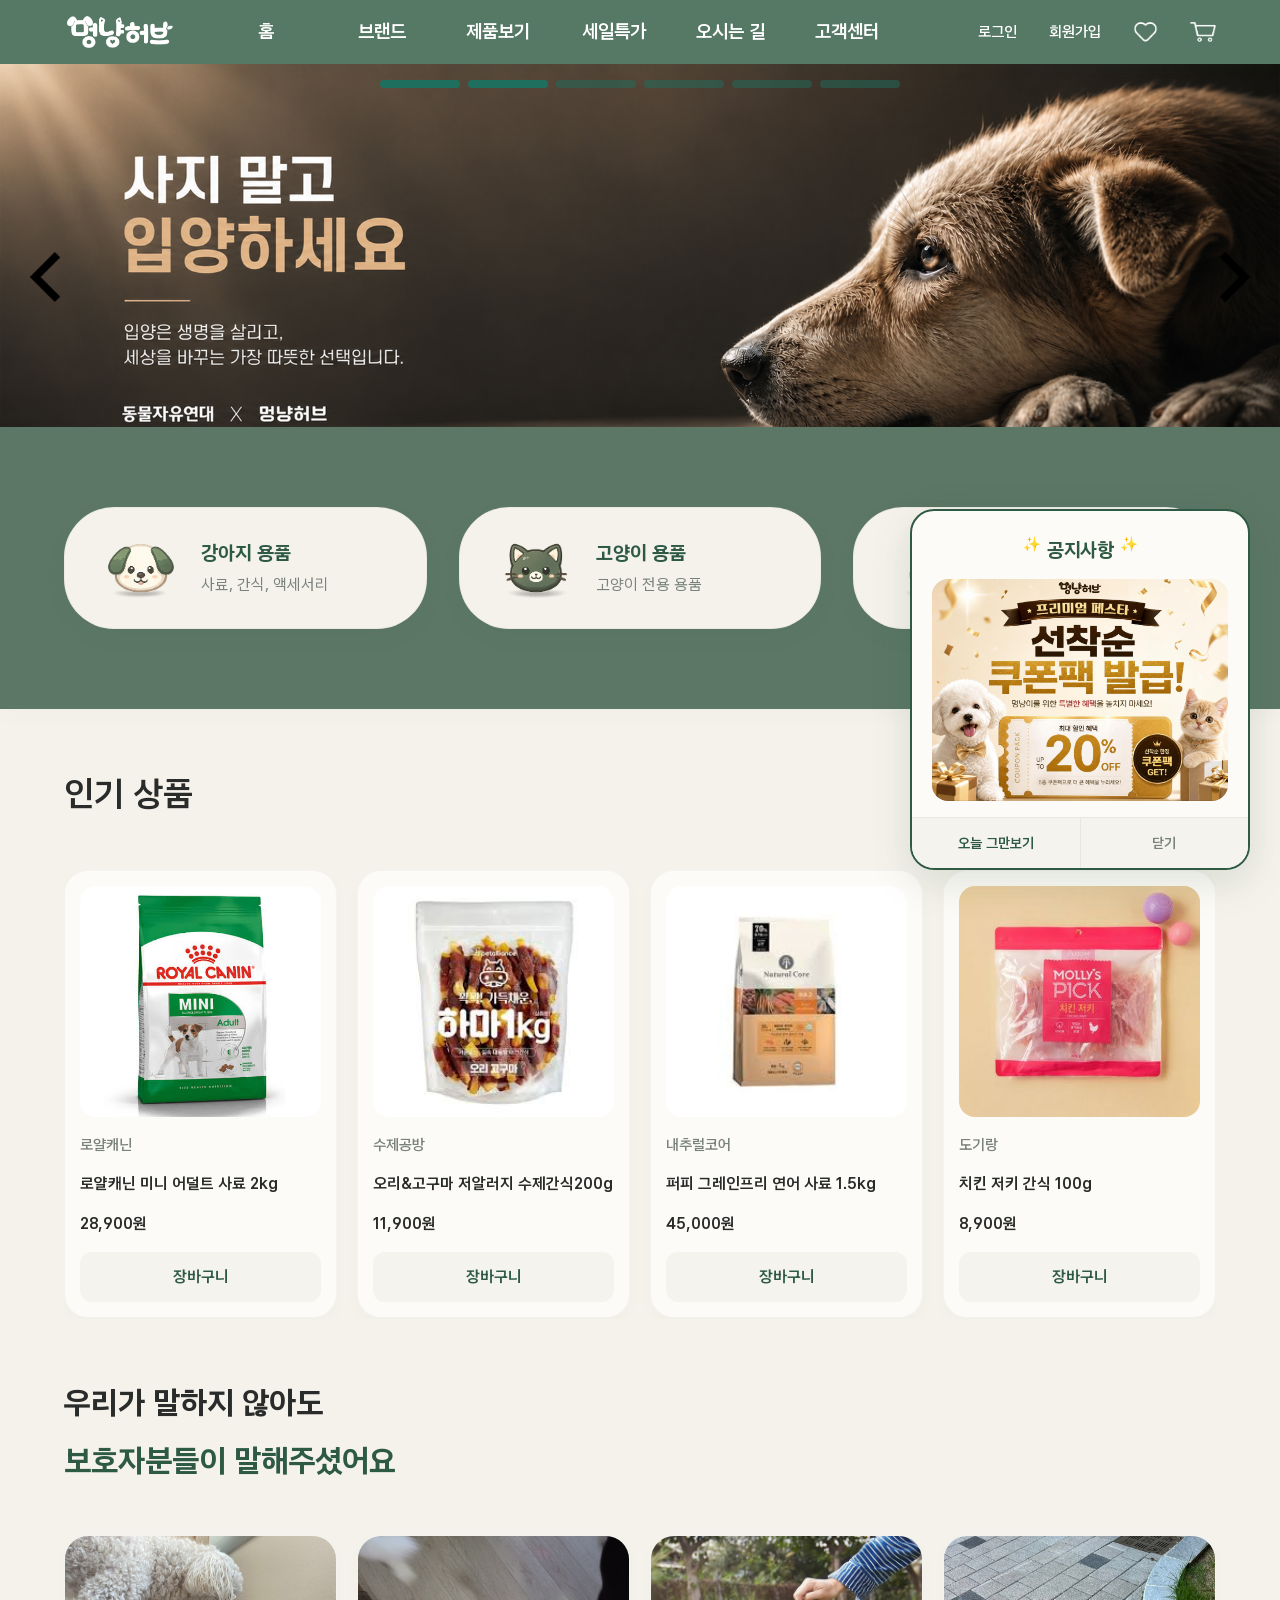
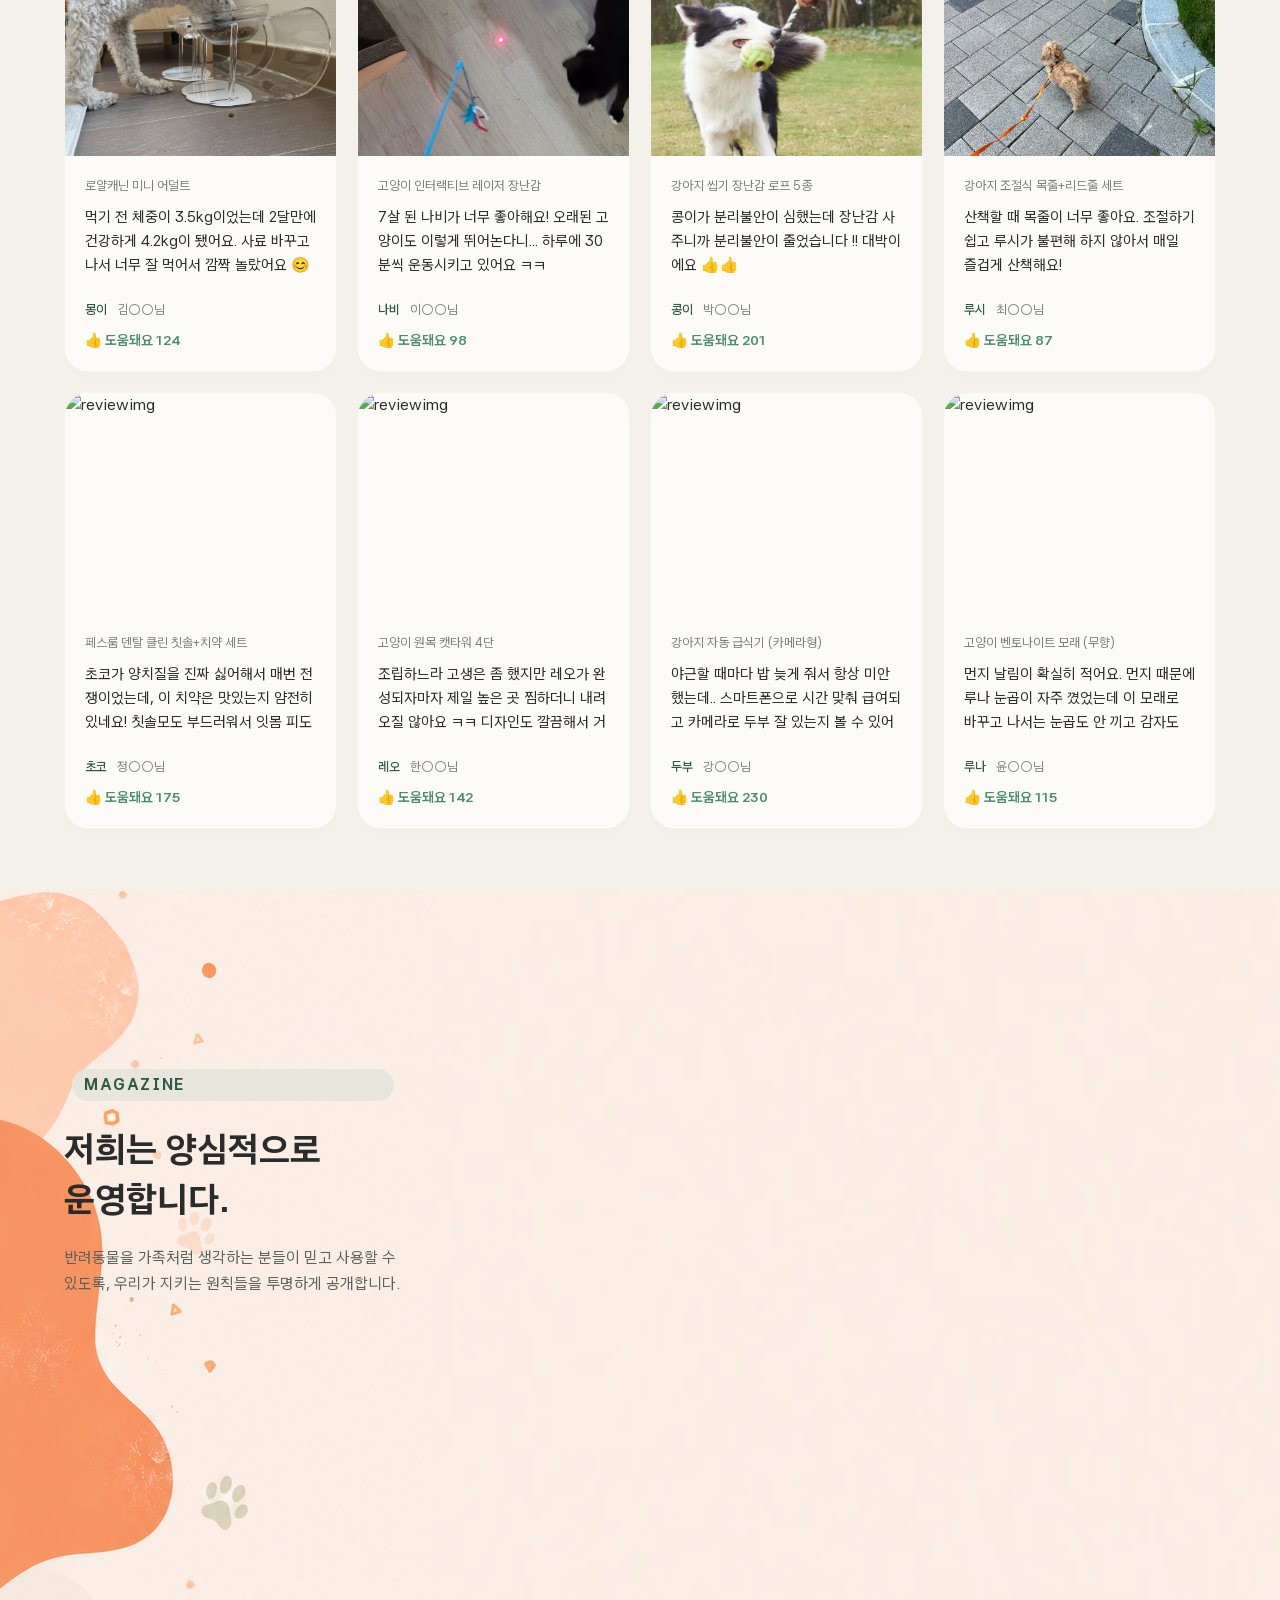
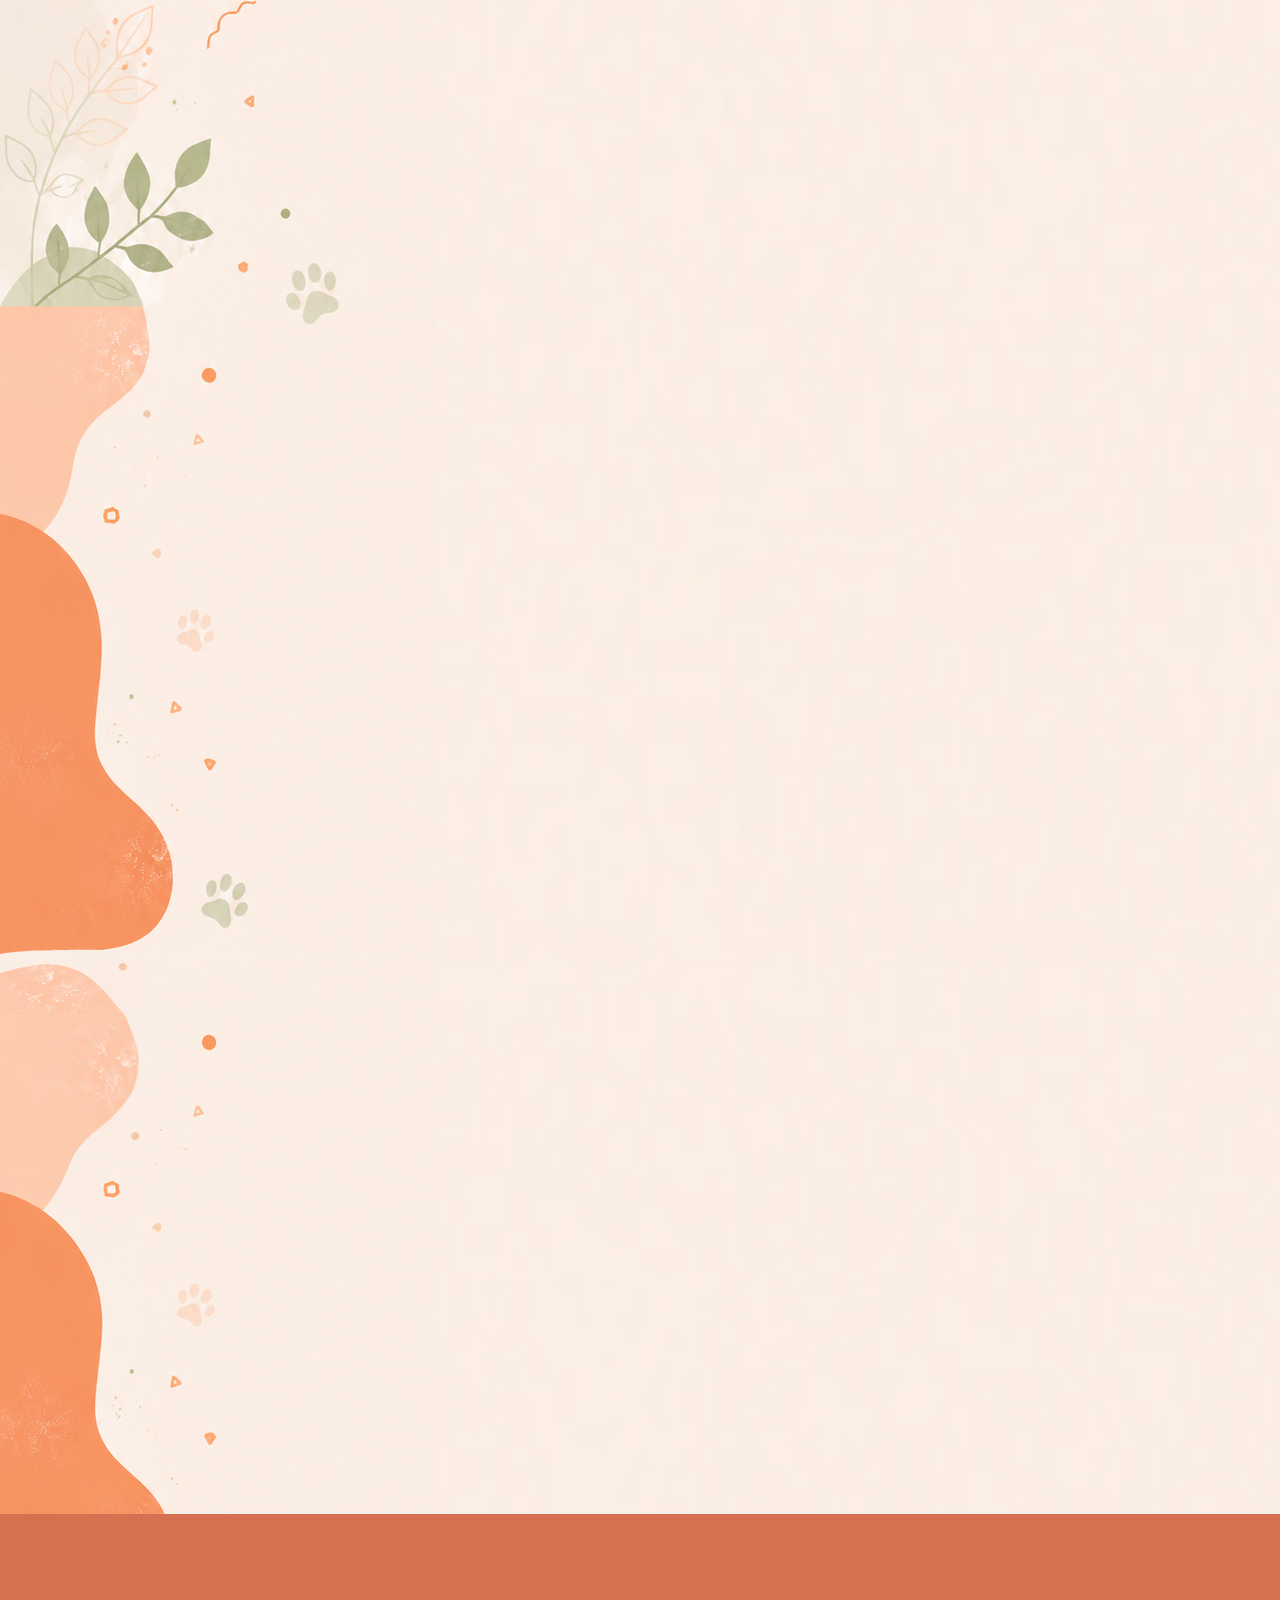
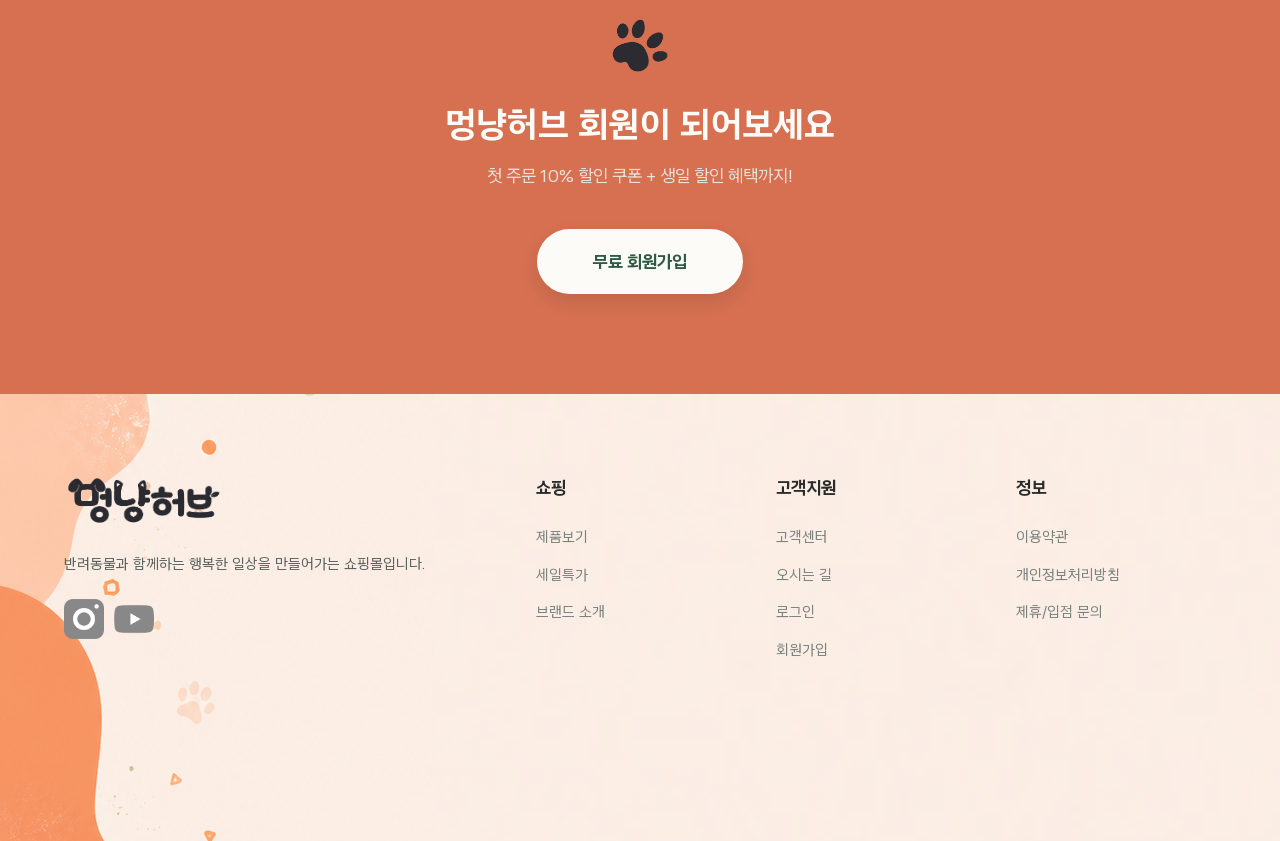
==== index.html @ f36aff06 "merge origin/main" ====
<!DOCTYPE html>
<html lang="en">
<head>
    <meta charset="UTF-8">
    <meta name="viewport" content="width=device-width, initial-scale=1.0">
    <title>Team project</title>
    <link rel="stylesheet" href="./reset.css"/>
    <link rel="stylesheet" href="./css/common.css"/>
    <link rel="stylesheet" href="./css/style.css"/>
    <link rel="stylesheet" href="./css/index.css"/>
    <link rel="preconnect" href="https://fonts.googleapis.com">
    <link rel="preconnect" href="https://fonts.gstatic.com" crossorigin>
    <link href="https://fonts.googleapis.com/css2?family=Asta+Sans:wght@300..800&family=Black+Han+Sans&family=Do+Hyeon&family=DotGothic16&family=Gaegu&family=Gamja+Flower&family=Grandiflora+One&family=Gugi&family=Jua&family=Noto+Sans+KR:wght@100&family=Single+Day&display=swap" rel="stylesheet"> 
</head>
<body>
    <header>
        <div class="headerInner move">
            <div class="logo">
                <a href="./index.html"><img src="./img/logo_white.png" alt="logo"/></a>
            </div>

            <!-- 메인 메뉴 -->
            <ul class="gnb">
                <li><a href="./index.html">홈</a></li>
                <li><a href="./brand.html">브랜드</a></li>
                <li class="gnb_products">
                    <a href="./product.html">제품보기</a>
                    <!-- 서브 메뉴 -->
                    <ul class="snb">
                        <li><a href="./product.html">전체 상품</a></li>
                        <li><a href="./dogproduct.html">강아지 용품</a></li>
                        <li><a href="./catproduct.html">고양이 용품</a></li>
                        <li><a href="food.html">사료/간식</a></li>
                        <li><a href="toy.html">장난감</a></li>
                        <li><a href="accessory.html">액세서리</a></li>
                        <li><a href="healthproduct.html">건강/미용</a></li>
                    </ul>
                </li>
                <li><a href="sale.html">세일특가</a></li>
                <li><a href="map.html">오시는 길</a></li>
                <li><a href="contact.html">고객센터</a></li>
            </ul>
            <ul class="login">
                <li><a href="./login.html">로그인</a></li>
                <li><a href="./join.html">회원가입</a></li>
                <li><a><img src="./img/like.png" alt="like"/></a></li>
                <li><a href="./cart.html"><img src="./img/cart.png" alt="cart"/></a></li>
            </ul>

            <button class="hamburger" id="hamburgerBtn">
                <span></span><span></span><span></span>
            </button>
            
        </div>
    </header>

    <!-- 팝업 배너 창 -->
    <div class="modalBg">
        <div class="modal">
            <div class="wrap">
                <h2>공지사항</h2>
                <a href="sale.html#event-target">
                <img src="./img/popup.png" class="default-img" alt="팝업">
                </a>
            </div>
            <div class="closebtn">
                <button class="todayClose">오늘 그만보기</button>
                <button class="close">닫기</button>
            </div>
        </div>
    </div>
    <!-- 배너 화면 -->
    <div class="banner move">
        <div class="slidewrap">
            <div class="slides">
                <div class="section1 slide"><img src="./img/new1.jpg" alt="banner_test"/></div>
                <div class="section2 slide"><img src="./img/new2.jpg" alt="banner_1"/></div>
                <div class="section3 slide"><img src="./img/new3.jpg" alt="banner_2"/></div>
                <div class="section4 slide"><img src="./img/new4.jpg" alt="banner_3"/></div>
                <div class="section5 slide"><img src="./img/new5.jpg" alt="banner_4"/></div>
                <div class="section5 slide"><img src="./img/new6.jpg" alt="banner_5"/></div>       
            </div>
        </div>
    </div>


    <div class="service">
    <div class="category">
        <a href="./dogproduct.html">
            <div class="item-box">
                <div class="img-wrap">
                    <!-- 호버 시 표정이 바뀌도록 이미지 2장 배치 -->
                    <img src="./img/dog.png" class="default-img" alt="강아지 기본">
                    <img src="./img/dog_2.png" class="hover-img" alt="강아지 호버">
                </div>
                <div class="text-wrap">
                    <h4>강아지 용품</h4>
                    <p>사료, 간식, 액세서리</p>
                </div>
            </div>
        </a>
        <a href="./catproduct.html">
            <div class="item-box">
                <div class="img-wrap">
                    <img src="./img/cat.png" class="default-img" alt="고양이 기본">
                    <img src="./img/cat_2.png" class="hover-img" alt="고양이 호버">
                </div>
                <div class="text-wrap">
                    <h4>고양이 용품</h4>
                    <p>고양이 전용 용품</p>
                </div>
            </div>
        </a>
        <a href="./healthproduct.html">
            <div class="item-box">
                <div class="img-wrap">
                    <img src="./img/health.png" class="default-img" alt="건강식품 기본">
                    <img src="./img/health_2.png" class="hover-img" alt="건강식품 호버">
                </div>
                <div class="text-wrap">
                    <h4>건강식품</h4>
                    <p>영양제 건강식품</p>
                </div>
            </div>
        </a>       
    </div>
</div>

    <div class="products">

        
        <div class="products_best">
            <div class="best_title">
                <h3>인기 상품</h3>
                <!-- 전체 보기 버튼 클릭 시 모든 상품 표시(2026.06.25 최정은) -->
                <button id="show_all">전체 보기</button>
            </div>
            <div class="best_box">
            </div>
        </div>
    </div>
    <div class="review">
        <h1>우리가 말하지 않아도</h1>
        <h1>보호자분들이 말해주셨어요</h1>
        <div class="review_box">
        </div>
    </div>
    <div class="brandBox">
        <div class="brand-container">
            <div class="brand-sidebar">
                <span class="category">MAGAZINE</span>
                <h3 class="brand-title move">저희는 양심적으로<br>운영합니다.</h3>
                <p class="brand-text move">반려동물을 가족처럼 생각하는 분들이 믿고 사용할 수 있도록, 우리가 지키는 원칙들을 투명하게 공개합니다.</p>
            </div>

            <div class="brand-content">
                <div class="brand-item move">
                <img src="./img/content1.jpg" alt="1c" />
                <h4>100% 정품만 판매합니다</h4>
                <p>모든 입점 상품은 브랜드 공식 계약 후 유통됩니다. 가품 적발 시 구매가의 200% 보상을 약속합니다.</p>
            </div>
            
            <div class="brand-item move">
                <img src="./img/content2.jpg" alt="2c" />
                <h4>수의사가 직접 검수합니다</h4>
                <p>사료·영양제·건강용품은 제휴 수의사 3인이 성분과 안전성을 검토한 뒤 등록됩니다.</p>
            </div>
            
            <div class="brand-item move">
                <img src="./img/content3.jpg" alt="3c" />
                <h4>수익의 5%를 유기동물 보호소에</h4>
                <p>매달 전체 매출의 5%가 전국 보호소에 사료 및 의료비로 기부됩니다. 구매가 곧 나눔입니다.</p>
            </div>
        </div>
    </div>

    <div class="join">
        <img src="./img/join_logo_dark.png" alt="icon"/>
        <h3>멍냥허브 회원이 되어보세요</h3>
        <p>첫 주문 10% 할인 쿠폰 + 생일 할인 혜택까지!</p>
        <a href="join.html" style="text-decoration: none;">
        <button type="button">무료 회원가입</button>
    </a>
    </div>
    <footer>
        <ul>
            <li><img src="./img/logo_dark.png" alt="logo_dark"/></li>
            <li>반려동물과 함께하는 행복한 일상을 만들어가는 쇼핑몰입니다.</li>
            <li>
                <img src="./img/footer_icon_1.png" alt="footer_icon1"/>
                <img src="./img/footer_icon_2.png" alt="footer_icon2"/>
            </li>
        </ul>
        <ul>
            <li>쇼핑</li>
            <li>제품보기</li>
            <li>세일특가</li>
            <li>브랜드 소개</li>
        </ul>
        <ul>
            <li>고객지원</li>
            <li>고객센터</li>
            <li>오시는 길</li>
            <li>로그인</li>
            <li>회원가입</li>
        </ul>
        <ul>
            <li>정보</li>
            <li>이용약관</li>
            <li>개인정보처리방침</li>
            <li>제휴/입점 문의</li>
        </ul>
    </footer>
    <script src="https://code.jquery.com/jquery-3.7.1.min.js" integrity="sha256-/JqT3SQfawRcv/BIHPThkBvs0OEvtFFmqPF/lYI/Cxo=" crossorigin="anonymous"></script>
    <script src="./javascript/index.js"></script>
    <script src="./javascript/common.js"></script>
</body>
</html>
---- css/common.css ----
* {
    margin: 0;
    padding: 0;
    box-sizing: border-box;
    list-style: none;
    text-decoration: none;
}

body {
    font-family: 'Asta Sans', sans-serif;
    color: #222222;
    background-color: #EEEEEE;
}


/* ========== header ========== */
header {
    width: 100%;
    height: 4rem;
    background-color: rgba(46, 90, 68, 0.8);
    position: fixed;
    z-index: 100;
    border-bottom: none; 
    box-shadow: 0 4px 15px rgba(46, 90, 68, 0.05); 
}

.headerInner {
    width: 90%;
    max-width: 90rem;
    height: 100%;
    margin: 0 auto;
    display: flex;
    justify-content: space-between;
    align-items: center;
    gap: 2rem;
}

.logo {
    width: clamp(8rem, 1.2vw, 9rem);
}

.logo > a {
    cursor: pointer;
}

.gnb {
    width: clamp(50rem, 1.3vw, 75rem);
    height: 4rem;
    display: grid;
    grid-template-columns: repeat(6, 1fr);
    align-items: center;
}

.gnb > li {
    width: 100%;
    height: 4rem;
    transition: all 0.3s;
}
/* 호버 시 효과 수정(2026.06.29 최정은) */
.gnb > li > a {
    height: 100%;
    display: flex;
    justify-content: center;
    align-items: center;
    font-size: clamp(0.9rem, 1.5vw, 1.2rem);
    transition: all 0.4s;
    font-weight: bold;
    cursor: pointer;
    color: #ffffff;
}

.gnb > li:hover > a {
    color: #ddd;
}

.login {
    width: 20rem;
    height: 100%;
    display: flex;
    align-items: center;
    justify-content: flex-end;
    font-weight: 600;
    gap: 2rem;
}

.login > li > a {
    font-size: clamp(0.7rem, 1.2vw, 1rem);
    transition: all 0.3s;
    display: flex;
    color: white;
}

.login > li > a > img {
    width: 1.6rem;
    cursor: pointer;
    transition: transform 0.3s cubic-bezier(0.34, 1.56, 0.64, 1);
}
.login > li > a:hover{
    color: #ddd;
    transform: translateY(-2px);
}
.login > li > a:hover > img {
    transform: scale(1.15) rotate(5deg); 
}

.snb {
    position: relative;
    width: 100%;
    background-color: #FDFBF7;
    display: none;
    flex-direction: column;
    transition: all 0.3s;
    gap: 1.25rem;
    padding: 0.625rem;
    border-radius: 0 0 16px 16px; 
    box-shadow: 0 10px 20px rgba(46, 90, 68, 0.08);
}

.snb > li > a {
    cursor: pointer;
    transition: all 0.3s;
    font-weight: 600;
    color: #5A625E;
}

.snb > li > a:hover {
    color: #2E5A44;
    padding-left: 5px; 
}

.snb.on {
    display: flex;
}

footer {
    width: 90%;
    max-width: 90rem;
    margin: 0 auto;
    padding: 5rem 0;
    display: flex;
    justify-content: space-between;
    gap: 2.5rem;
    flex-wrap: wrap;
}

footer ul {
    display: flex;
    flex-direction: column;
    gap: 0.9375rem;
}

footer ul:first-child {
    flex: 2;
    padding-right: 2rem;
}

footer ul:not(:first-child) {
    flex: 1;
}

footer ul:first-child li:nth-child(1) img {
    width: 10rem;
    margin-bottom: 0.625rem;
}

footer ul:first-child li:nth-child(2) {
    color: #5A625E;
    font-size: 0.9375rem;
    line-height: 1.6;
}

footer ul:first-child li:nth-child(3) {
    display: flex;
    gap: 0.625rem;
    margin-top: 0.5rem;
}

footer ul:first-child li:nth-child(3) img {
    width: 2.5rem;
    height: 2.5rem;
    cursor: pointer;
    transition: all 0.3s cubic-bezier(0.34, 1.56, 0.64, 1);
}
footer ul:first-child li:nth-child(3) img:hover {
    transform: scale(1.15) translateY(-3px);
}

footer ul:not(:first-child) li:first-child {
    font-size: 1.125rem;
    font-weight: 800;
    color: #2A2C2B;
    margin-bottom: 0.625rem;
}

footer ul:not(:first-child) li:not(:first-child) {
    font-size: 0.9375rem;
    color: #7A827E;
    cursor: pointer;
    transition: all 0.3s ease;
}

footer ul:not(:first-child) li:not(:first-child):hover {
    color: #2E5A44;
    font-weight: 700;
    transform: translateX(5px); 
}

/* ==================== 모바일 반응형 (2026.07.01) ==================== */

.no-scroll {
    overflow: hidden;
}

/* 햄버거 버튼 */
.hamburger {
    display: none;
    flex-direction: column;
    justify-content: space-between;
    width: 1.75rem;
    height: 1.15rem;
    background: none;
    border: none;
    cursor: pointer;
    z-index: 200;
}

.hamburger span {
    display: block;
    width: 100%;
    height: 2px;
    background-color: #fff;
    border-radius: 2px;
    transition: all 0.3s ease;
}

.hamburger.active span:nth-child(1) {
    transform: translateY(0.55rem) rotate(45deg);
}
.hamburger.active span:nth-child(2) {
    opacity: 0;
}
.hamburger.active span:nth-child(3) {
    transform: translateY(-0.55rem) rotate(-45deg);
}

@media (max-width: 1024px) {
    .headerInner {
        width: 94%;
    }

    .hamburger {
        display: flex;
    }

    .gnb,
    .login {
        position: fixed;
        top: 4rem;
        right: -100%;
        width: 75%;
        max-width: 20rem;
        height: calc(100vh - 4rem);
        background-color: #2E5A44;
        display: flex;
        flex-direction: column;
        align-items: flex-start;
        padding: 2rem 1.75rem;
        gap: 0.5rem;
        transition: right 0.35s ease;
        overflow-y: auto;
        z-index: 150;
    }

    .login {
        top: auto;
        bottom: 0;
        height: auto;
        padding-top: 1.5rem;
        padding-bottom: 2.5rem;
        border-top: 1px solid rgba(255,255,255,0.15);
    }

    .gnb.active,
    .login.active {
        right: 0;
    }

    .gnb > li,
    .login > li {
        width: 100%;
        height: auto;
    }

    .gnb > li > a {
        justify-content: flex-start;
        height: auto;
        padding: 0.9rem 0;
        font-size: 1.05rem;
    }

    .login > li > a {
        padding: 0.5rem 0;
    }

    .snb {
        position: static;
        background-color: transparent;
        box-shadow: none;
        padding: 0 0 0 0.75rem;
    }

    .snb > li > a {
        color: rgba(255,255,255,0.75);
        padding: 0.5rem 0;
    }

    .snb > li > a:hover {
        color: #fff;
    }

    footer {
        flex-direction: column;
        padding: 3.5rem 1.5rem;
        gap: 2.5rem;
    }

    footer ul:first-child {
        padding-right: 0;
    }
}

@media (max-width: 480px) {
    .headerInner {
        width: 92%;
    }
    .logo {
        width: 7rem;
    }
}
---- css/style.css ----
* {
    margin: 0;
    padding: 0;
    box-sizing: border-box;
    list-style: none;
    text-decoration: none;
}

body {
    font-family: 'Asta Sans', 'Noto Sans KR', sans-serif;
    color: #2A2C2B;
    background-color: #F5F2EB;
    /* 내가 만든 커스텀 커서 적용 (경로와 파일명을 맞춰주세요) */
    /* cursor: url('../img/cursor.png'), auto; */
}
/* 팝업 창 (2026.06.30최정은) */
/* ==================== 멍냥허브 프리미엄 사이드 공지 팝업 ==================== */
.modalBg {
    position: fixed;
    right: 30px;
    bottom: -500px; /* 초기 위치를 화면 아래로 숨김 */
    left: auto;
    top: auto;
    width: 340px;
    height: auto;
    display: block; /* 스크립트 결합을 위해 블록 유지 */
    z-index: 10000;
    opacity: 0;
    pointer-events: none;
    /* 젤리처럼 튕기며 올라오는 부드러운 패스 트랙 */
    transition: bottom 0.6s cubic-bezier(0.34, 1.56, 0.64, 1), 
                opacity 0.4s ease;
}

/* 활성화되었을 때 우측 하단에 안착 */
.modalBg.show {
    bottom: 30px;
    opacity: 1;
    pointer-events: auto;
}

.modal {
    width: 100%;
    background-color: #FDFBF7; /* 쇼핑몰 시그니처 크림톤 브랜딩 */
    border: 2px solid #2E5A44; /* 고급스러운 딥그린 테두리 */
    border-radius: 24px;       /* 통통 튀는 라운드 값 */
    box-shadow: 0 12px 40px rgba(46, 90, 68, 0.15);
    overflow: hidden;
    display: flex;
    flex-direction: column;
    transform: scale(0.9);
    transition: transform 0.5s cubic-bezier(0.34, 1.56, 0.64, 1);
}

.modalBg.show .modal {
    transform: scale(1);
}

.modal .wrap {
    padding: 24px 20px 16px;
    text-align: center;
}

.wrap h2 {
    font-size: 1.25rem;
    font-weight: 800;
    color: #2E5A44;
    margin-bottom: 14px;
    letter-spacing: -0.5px;
    display: inline-block;
    position: relative;
}

/* 공지사항 타이틀 양옆 귀여운 스파클 포인트 */
.wrap h2::before { content: '✨'; position: absolute; left: -24px; top: -2px; font-size: 0.9rem; }
.wrap h2::after { content: '✨'; position: absolute; right: -24px; top: -2px; font-size: 0.9rem; }

.wrap .default-img {
    width: 100%;
    border-radius: 16px;
    object-fit: cover;
    transition: transform 0.3s ease;
}

/* 이미지 마우스 호버 시 미세하게 반응하는 인터랙션 */
.wrap .default-img:hover {
    transform: scale(1.05);
    cursor: pointer;
}

.closebtn {
    display: flex;
    border-top: 1px solid rgba(46, 90, 68, 0.08);
    background: #F5F3EE;
}

.closebtn > button {
    flex: 1;
    padding: 14px 0;
    border: none;
    background: transparent;
    cursor: pointer;
    font-size: 0.9rem;
    font-weight: 700;
    color: #7A827E;
    transition: all 0.2s ease;
}

.closebtn > button.todayClose {
    border-right: 1px solid rgba(46, 90, 68, 0.08);
    color: #2E5A44; /* 오늘 그만보기 강조 */
}

.closebtn > button:hover {
    background-color: #2E5A44;
    color: #FDFBF7;
}
/* ========== slide ========== (2025/06/19 최정은) */
.banner {
    height: auto;
    position: relative;
}

.slidewrap{
    width: 100%;
    height: auto;
    position: relative;
    overflow: hidden;
    top: 4rem;
}
.slides{
    display: flex;
}
.slide{
    flex: 0 0 100%;
    display: flex;
    align-items: center;
    justify-content: center;
    width: 100%;
    height: auto;
    overflow: hidden;
    color: white;
    font-size: 40px;
}
.slide > img{
    width: 100%;
    height: 100%;
    object-fit: contain;
}
/* ========== service  gap 추가(2026.06.22 최정은) ========== */
.service {
    width: 100%;
    display: flex;
    justify-content: center;
    align-items: center;
    background-color: #5C7765;
    position: relative;
    border-bottom: none;
    box-shadow: 0 4px 20px rgba(46, 90, 68, 0.03);
}

.serviceBox{
    width: 90%;
    max-width: 90rem;
    margin: 0 auto;
    display: flex;
    justify-content: space-between;
    align-items: center;
}
.serviceCard{
    width: calc(100/4%);
    display: flex;
    justify-content: center;
    align-items: center;
    flex-direction: column;
    padding: 2rem 0;
    gap: 1rem;
    transition: all 0.4s;
}
.serviceCard.move{
    opacity: 0;
    transform: translateY(0.8rem);
    transition: all 2s;
    transition-delay: 1s;
}
.serviceCard.move.on{
    opacity: 1;
    transform: translateY(0);
}
.serviceCard:hover {
    transform: translateY(-5px);
}
.serviceCard img{
    width: clamp(4rem, 1.2vw, 5rem);
    object-fit: cover;
    transition: transform 0.4s cubic-bezier(0.34, 1.56, 0.64, 1);
}
.serviceCard:hover img {
    transform: scale(1.1);
}
.service .serviceBar {
    display: flex;
    flex-direction: column;
    text-align: center;
    gap: 0.2rem;
}

.service .serviceBar p {
    color: #7A827E;
    font-size: 0.9375rem;
}

.product {
    display: flex;
    justify-content: space-between;
    text-align: center;
    margin-top: 1.875rem;
}

.product div {
    flex: 1;
    background-color: #E6E2D8;
    padding: 2.5rem;
}

/* 카테고리 수정(2026.06.22 최정은) */
/* ==================== 카테고리 알약(Pill) 디자인 ==================== */
.category {
    width: 90%;
    max-width: 90rem;
    margin: 5rem auto;
    display: flex;
    justify-content: space-between;
    gap: 2rem; /* 각 카드 사이의 여백 */
}

.category a {
    background-color: #F5F2EB;
    flex: 1;
    padding: 1.5rem 2.5rem; /* 상하좌우 넉넉한 여백 확보 */
    border: 1px solid rgba(46, 90, 68, 0.05);
    border-radius: 50px; /* 둥근 알약 형태 */
    box-shadow: 0 8px 24px rgba(46, 90, 68, 0.04);
    cursor: pointer;
    transition: transform 0.3s ease, box-shadow 0.3s ease;
    text-decoration: none;
}

.category a:hover {
    background-color: #ffedc3;
    box-shadow: 0 12px 30px rgba(46, 90, 68, 0.08);
    transition: opacity 0.1s ease, transform 0.4s cubic-bezier(0.34, 1.56, 0.64, 1);
}

/* ==================== 내부 Flex 정렬 (이미지 좌 - 글자 우) ==================== */
.item-box {
    display: flex;
    align-items: center;
    gap: 1.5rem; /* 이미지와 텍스트가 너무 붙지 않도록 간격 설정 */
}

.text-wrap {
    display: flex;
    flex-direction: column;
    gap: 0.3rem; /* 제목과 설명 사이 간격 */
}

.text-wrap h4 {
    margin: 0;
    font-size: 1.25rem;
    color: #2E5A44; /* 텍스트 색상 포인트 */
    font-weight: 800;
}

.text-wrap p {
    margin: 0;
    font-size: 1rem;
    color: #7A827E;
}

/* ==================== 표정 변화(Hover Image Swap) 애니메이션 ==================== */
.img-wrap {
    position: relative;
    width: 4.5rem; 
    height: 4.5rem;
    flex-shrink: 0; 
}

.img-wrap img {
    position: absolute;
    top: 0;
    left: 0;
    width: 100%;
    height: 100%;
    object-fit: contain;
    /* 💡 핵심 변경 포인트: 투명도는 0.1초 만에 즉각 교체, 크기는 0.4초 동안 통통 튀며 확대 */
    transition: opacity 0.1s ease, transform 0.4s cubic-bezier(0.34, 1.56, 0.64, 1);
}

/* 기본 상태 */
.img-wrap .hover-img {
    opacity: 0;
    transform: scale(0.8); /* 기본 상태에서 약간 작게 둬서 커지는 극적인 효과를 줌 */
}

/* 호버 상태: 기본 이미지는 숨기고 호버 이미지를 띄움 */
.category a:hover .default-img {
    opacity: 0;
}

.category a:hover .hover-img {
    opacity: 1;
    transform: scale(1.15); /* 1.05 -> 1.15로 키워서 쑤욱 커지는 느낌 강조 */
}

/* 전체보기 버튼 클릭 시 높이 자동으로 변경(2026.06.25 최정은) */
.products_best {
    width: 90%;
    max-width: 90rem;
    margin: 3.125rem auto;
    display: flex;
    flex-direction: column;
    height: 35rem;
    overflow: hidden;
    transition: all 2s;
}
.products_best.on{
    height: auto;
}
.best_title {
    display: flex;
    justify-content: space-between;
    align-items: center;
    margin-bottom: 2.5rem;
    font-size: 1.875rem;
    font-weight: 800;
    color: #2A2C2B;
}

.best_box {
    display: grid;
    grid-template-columns: repeat(4, 1fr);
    gap: 1.25rem;
}

/* 베스트 상품 카드 수정(2026.06.22 최정은) */
.best_card {
    height: 28rem;
    padding: 0.9375rem;
    transition: all 0.4s cubic-bezier(0.34, 1.56, 0.64, 1);
    cursor: pointer;
    background-color: #FDFBF7;
    border: 1px solid rgba(46, 90, 68, 0.04);
    border-radius: 24px;
    box-shadow: 0 6px 18px rgba(0,0,0,0.02);
    display: flex;
    flex-direction: column;
    gap: 1rem;
}

.best_card > h4 {
    font-size: clamp(1rem, 1.2vw, 1.2rem);
    color: #2A2C2B;
}
.best_card > p{
    font-size: clamp(0.8rem, 1.2vw, 1rem);
    color: #7A827E;
    font-weight: 600;
}
.bestImg{
    width: 100%;
    height: 16rem;
    overflow: hidden;
    border-radius: 16px; 
    border: none;
}
.best_card img {
    width: 100%;
    height: 100%;
    object-fit: cover;
    transition: transform 0.5s ease;
}
.best_card:hover img {
    transform: scale(1.05); 
}

.best_card > button{
    border: none;
    background-color: #F5F3EE; 
    color: #2E5A44;
    padding: 0.8rem;
    transition: all 0.3s cubic-bezier(0.34, 1.56, 0.64, 1);
    font-weight: 700;
    border-radius: 12px;
}
.best_card > button:hover{
    background-color: #2E5A44;
    color: #FDFBF7;
    transform: scale(1.02);
}

.products_best .best_title button {
    background-color: #FDFBF7;
    color: #2E5A44;
    border: 2px solid #2E5A44; 
    padding: 0.625rem 1.25rem;
    font-size: 1.125rem;
    cursor: pointer;
    margin-top: 1.25rem;
    border-radius: 20rem;
    font-weight: 700;
    transition: all 0.4s cubic-bezier(0.34, 1.56, 0.64, 1);
}
.best_title button:hover{
    background-color: #2E5A44;
    color: #FDFBF7;
    transform: scale(1.05);
}

.review {
    width: 90%;
    max-width: 90rem;
    margin: 3.75rem auto;
    background-color: transparent;
    text-align: left;
    display: flex;
    flex-direction: column;
}

.review_title {
    display: flex;
    justify-content: space-between;
    align-items: center;
    margin-bottom: 2.5rem;
}

.review h1 {
    font-size: 2rem;
    color: #2A2C2B;
    margin-bottom: 0.625rem;
    font-weight: 800;
}

.review h1:nth-child(2) {
    margin-bottom: 3.125rem;
    color: #2E5A44;
}

.review_box {
    width: 100%;
    margin: 0 auto;
    position: relative;
    display: grid;
    grid-template-columns: repeat(4, 1fr);
    gap: 1.25rem;
}

.review_card {
    background-color: #FDFBF7;
    overflow: hidden;
    text-align: left;
    outline: none;
    transition: all 0.4s cubic-bezier(0.34, 1.56, 0.64, 1);
    border: 1px solid rgba(46, 90, 68, 0.04);
    border-radius: 24px;
    box-shadow: 0 6px 18px rgba(0,0,0,0.02);
}

.review_card:hover {
    transform: translateY(-8px);
    box-shadow: 0 16px 32px rgba(46, 90, 68, 0.08);
}

.review_card img {
    width: 100%;
    height: 13.75rem;
    object-fit: cover;
}

.review_card ul {
    list-style: none;
    padding: 0;
    margin: 0;
}

.review_card ul:nth-of-type(1) {
    padding: 1.25rem 1.25rem 0.625rem;
    font-size: 0.8125rem;
    color: #7A827E;
}

.review_card ul:nth-of-type(2) {
    padding: 0 1.25rem;
    font-size: 0.9375rem;
    color: #2A2C2B;
    line-height: 1.6;
    height: 4.6875rem;
    overflow: hidden;
}

.review_card ul:nth-of-type(3) {
    display: flex;
    gap: 0.625rem;
    padding: 1.25rem 1.25rem 0.625rem;
    font-size: 0.8125rem;
    color: #7A827E;
}

.review_card ul:nth-of-type(3) li:first-child {
    color: #2E5A44;
    font-weight: 600;
}

.review_card ul:nth-of-type(4) {
    padding: 0 1.25rem 1.25rem;
    font-size: 0.875rem;
    color: #4A8C6E;
    font-weight: 700;
}

.review_card ul:nth-of-type(4) li::before {
    content: '👍 ';
}

.review_box .slick-prev,
.review_box .slick-next {
    position: absolute;
    top: 40%;
    transform: translateY(-50%);
    z-index: 10;
    width: 3rem;
    height: 3rem;
    background-color: #FDFBF7;
    border-radius: 50%;
    cursor: pointer;
    font-size: 0;
    box-shadow: 0 4px 15px rgba(0,0,0,0.06);
    display: flex;
    justify-content: center;
    align-items: center;
    border: none;
    transition: all 0.3s cubic-bezier(0.34, 1.56, 0.64, 1);
}

.review_box .slick-prev:hover,
.review_box .slick-next:hover {
    transform: translateY(-50%) scale(1.1);
}

.review_box .slick-prev::before,
.review_box .slick-next::before {
    content: '';
    display: block;
    width: 0.625rem;
    height: 0.625rem;
    border-top: 0.15rem solid #2E5A44;
    border-right: 0.15rem solid #2E5A44;
}

.review_box .slick-prev { left: -1.5rem; }
.review_box .slick-prev::before { transform: rotate(-135deg); margin-left: 0.25rem; }

.review_box .slick-next { right: -1.5rem; }
.review_box .slick-next::before { transform: rotate(45deg); margin-right: 0.25rem; }

.review_box .slick-dots {
    display: flex;
    justify-content: center;
    list-style: none;
    padding: 0;
    margin-top: 1.875rem;
    gap: 0.5rem;
}

.review_box .slick-dots li button {
    font-size: 0;
    width: 0.625rem;
    height: 0.625rem;
    border-radius: 50%;
    background-color: #D8D2C4;
    border: none;
    cursor: pointer;
    transition: all 0.4s cubic-bezier(0.34, 1.56, 0.64, 1);
}

.review_box .slick-dots li.slick-active button {
    background-color: #4A8C6E;
    width: 1.8rem;
    border-radius: 0.3125rem;
}

/* === 저희는 양심적으로 ~~~ (26/06/22 전승근) === */

.brandBox {
    width: 100%;
    background-color: #FDFBF7; 
    padding: 6.25rem 0;
    background-image: url(../img/background_magazine.png);
}

.brand-container {
    width: 90%;
    max-width: 90rem;
    margin: 0 auto;
    display: flex;
    align-items: flex-start; 
    gap: 5rem;
    margin-bottom: 5rem;
}

.brand-sidebar {
    flex: 1; 
    position: sticky;
    top: 6rem;
}

.brand-sidebar .category {
    color: #2E5A44;
    font-size: 1rem;
    font-weight: 800;
    letter-spacing: 0.1em;
    display: block;
    margin-bottom: 1.5rem;
    margin-left: 0.5rem;
    background: #E8E5DC; 
    display: inline-block;
    padding: 4px 12px;
    border-radius: 20px;
}

.brand-sidebar h3 {
    font-size: 2.25rem;
    color: #2A2C2B;
    margin-bottom: 1.25rem;
    line-height: 1.4;
    font-weight: 800;
}

.brand-sidebar p {
    font-size: 1rem;
    color: #5A625E;
    line-height: 1.6;
    word-break: keep-all;
}

.brand-content {
    flex: 2;
    display: flex;
    flex-direction: column;
    gap: 10rem;
}

.brand-item img {
    width: 100%;
    object-fit: cover;
    margin-bottom: 1.5rem;
    border-radius: 32px; 
    box-shadow: 0 10px 30px rgba(46, 90, 68, 0.05);
}

.brand-item h4 {
    font-size: 1.375rem;
    color: #2A2C2B;
    margin-bottom: 1rem;
    font-weight: 800;
}

.brand-item p {
    font-size: 1rem;
    color: #5A625E;
    line-height: 1.6;
    word-break: keep-all;
}

/* === ~~ 매거진 종료(26/06/22 전승근2) === */

.join {
    width: 100%;
    padding: 6.25rem 2.5rem; 
    text-align: center;
    display: flex;
    flex-direction: column;
    align-items: center;
    background-color: #D67051;
}

.join img {
    width: 4rem;
    height: 4rem;
    margin-bottom: 1.25rem;
}

.join h3 {
    font-size: 2.25rem;
    color: #FDFBF7;
    margin-bottom: 0.625rem;
    font-weight: 800;
}

.join p {
    font-size: 1.125rem;
    color: #E6E2D8;
    margin-bottom: 2.5rem;
}

.join button {
    background-color: #FDFBF7;
    color: #2E5A44;
    border: none;
    padding: 1.2rem 3.5rem; 
    font-size: 1.125rem;
    font-weight: 800;
    border-radius: 50px; 
    cursor: pointer;
    box-shadow: 0 8px 20px rgba(0, 0, 0, 0.1);
    transition: all 0.4s cubic-bezier(0.34, 1.56, 0.64, 1);
}

.join button:hover {
    transform: translateY(-4px) scale(1.05);
    box-shadow: 0 12px 24px rgba(0, 0, 0, 0.15);
    background-color: #F5F3EE;
}
---- css/index.css ----
.headerInner.move{
    opacity: 0;
    transform: translateY(1rem);
    transition: all 2s;
}
.headerInner.move.on {
    opacity: 1;
    transform: translateY(0);
}
.banner.move{
    opacity: 0;
    transition: all 2s;
}
.banner.move.on{
    opacity: 1;
    transition-delay: 0.5s;
}
.review_text.move,
.review_box.move{
    opacity: 0;
    transform: translateY(0.8rem);
    transition: all 2s;
}
.review_text.move.on,
.review_box.move.on{
    opacity: 1;
    transform: translateY(0);
}
.brand-title.move,
.brand-text.move,
.brand-item.move
{
    opacity: 0;
    transform: translateY(1rem);
    transition: all 2s;
}
.brand-title.move.on,
.brand-text.move.on,
.brand-item.move.on{
    opacity: 1;
    transform: translateY(0);
}
.join_text.move,
.join_img.move{
    opacity: 0;
    transform: translateY(1rem);
    transition: all 2s;
}
.join_text.move.on,
.join_img.move.on{
    opacity: 1;
    transform: translateY(0);
}
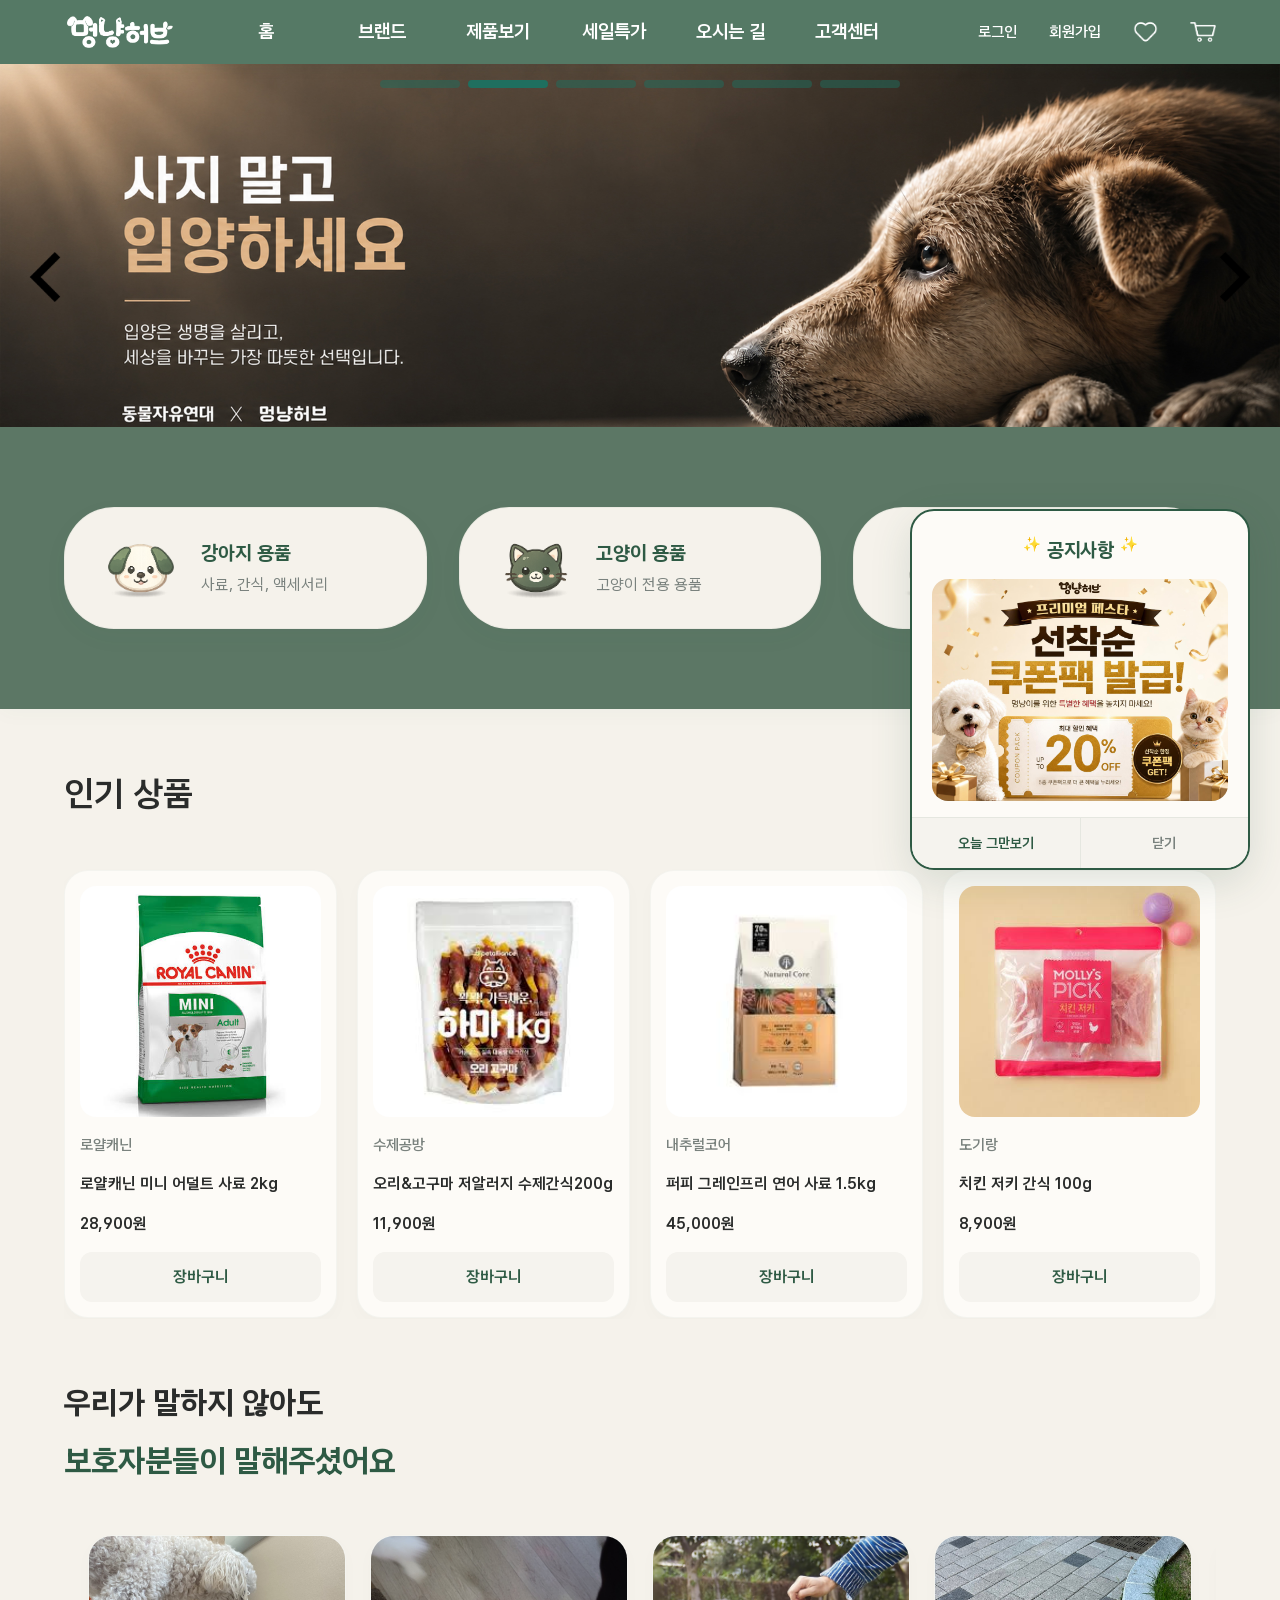
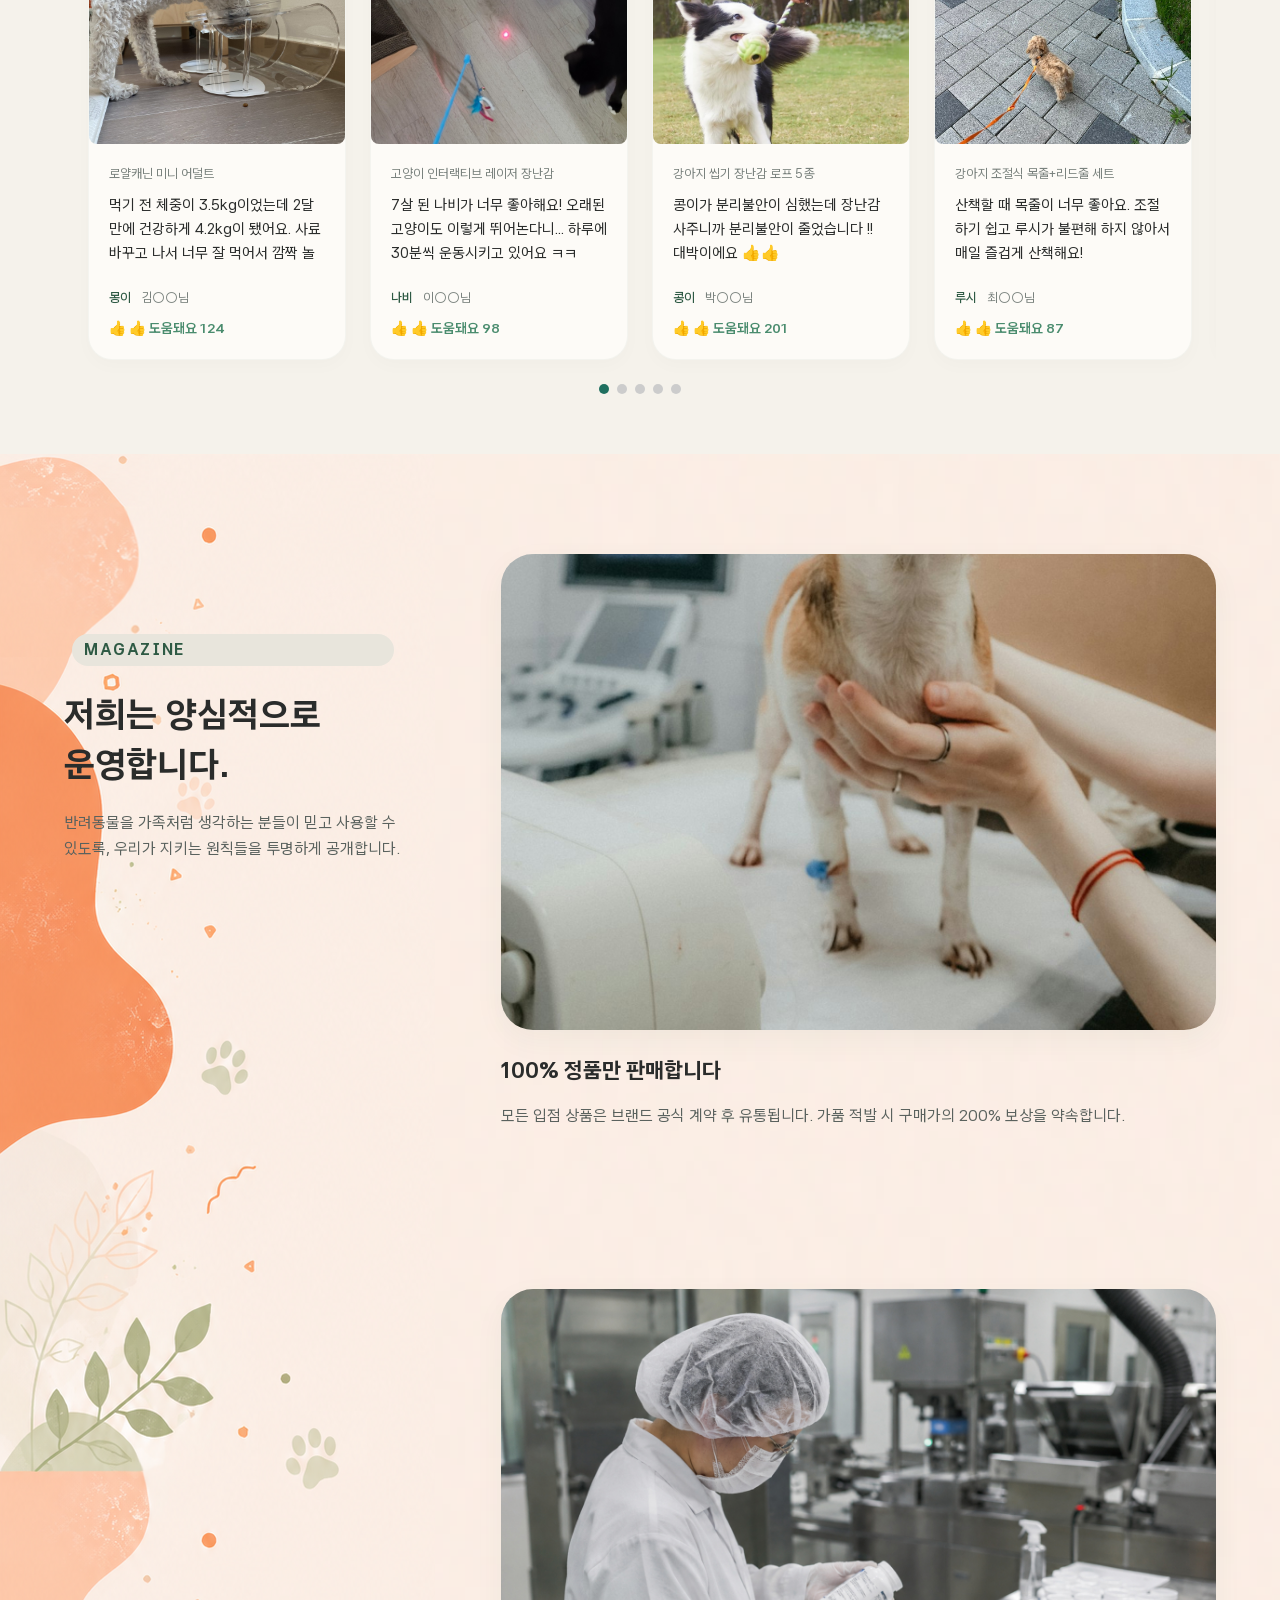
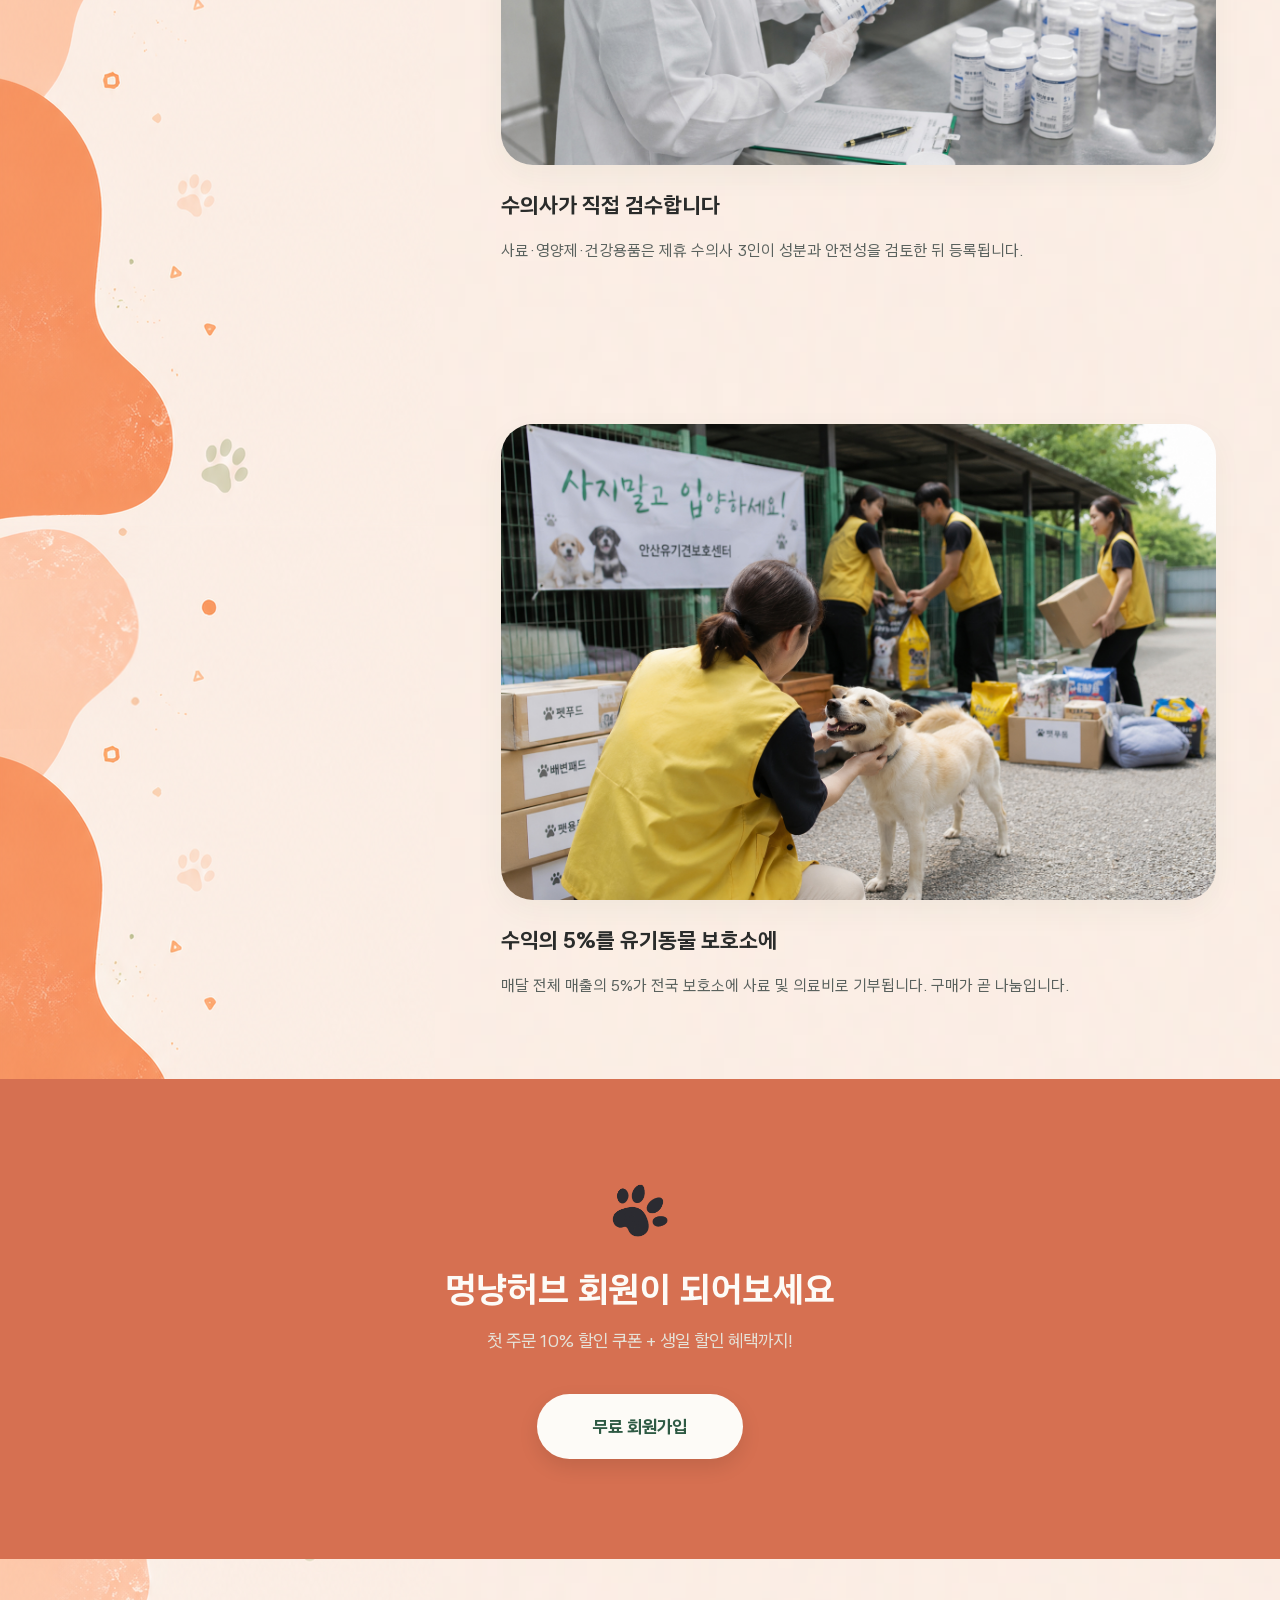
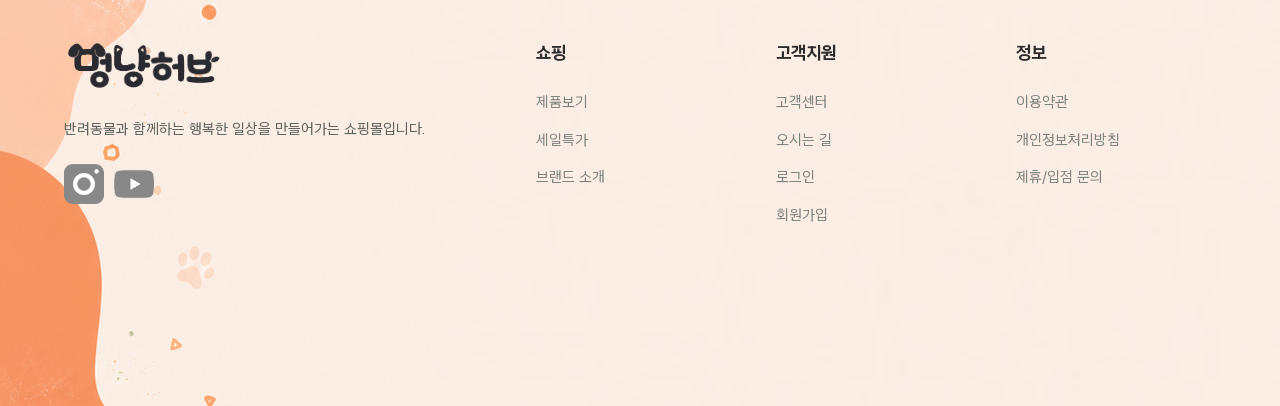
==== commit 00b41d9f: "메인 페이지 슬라이드 추가" ====
--- a/index.html
+++ b/index.html
@@ -139,12 +139,14 @@
             </div>
         </div>
     </div>
+    
     <div class="review">
         <h1>우리가 말하지 않아도</h1>
         <h1>보호자분들이 말해주셨어요</h1>
         <div class="review_box">
         </div>
     </div>
+
     <div class="brandBox">
         <div class="brand-container">
             <div class="brand-sidebar">
--- a/css/index.css
+++ b/css/index.css
@@ -26,6 +26,61 @@
     opacity: 1;
     transform: translateY(0);
 }
+
+.review_card img {
+    width: 100%;
+    height: 13rem;
+    object-fit: cover;
+    object-position: center;
+    background-color: #f5f5f5;
+    border-radius: 0.5rem;
+}
+
+/* 리뷰 슬라이드 */
+.review {
+    overflow: hidden;
+}
+
+.review_slider_wrap {
+    position: relative;
+    display: flex;
+    align-items: center;
+}
+
+.review_box {
+    display: flex;
+    gap: 1.5rem;
+    transition: transform 0.4s ease;
+    cursor: grab;
+    padding: 0 1.5rem;
+}
+.review_box:active {
+    cursor: grabbing;
+}
+.review_card {
+    min-width: calc(25% - 1.125rem);
+    box-sizing: border-box;
+}
+
+/* 점(dot) */
+.review_dots {
+    display: flex;
+    justify-content: center;
+    gap: 0.5rem;
+    margin-top: 1.5rem;
+}
+.review_dot {
+    width: 0.625rem;
+    height: 0.625rem;
+    border-radius: 50%;
+    background-color: #ccc;
+    cursor: pointer;
+    transition: background-color 0.3s;
+}
+.review_dot.active {
+    background-color: #1F6F5F;
+}
+
 .brand-title.move,
 .brand-text.move,
 .brand-item.move
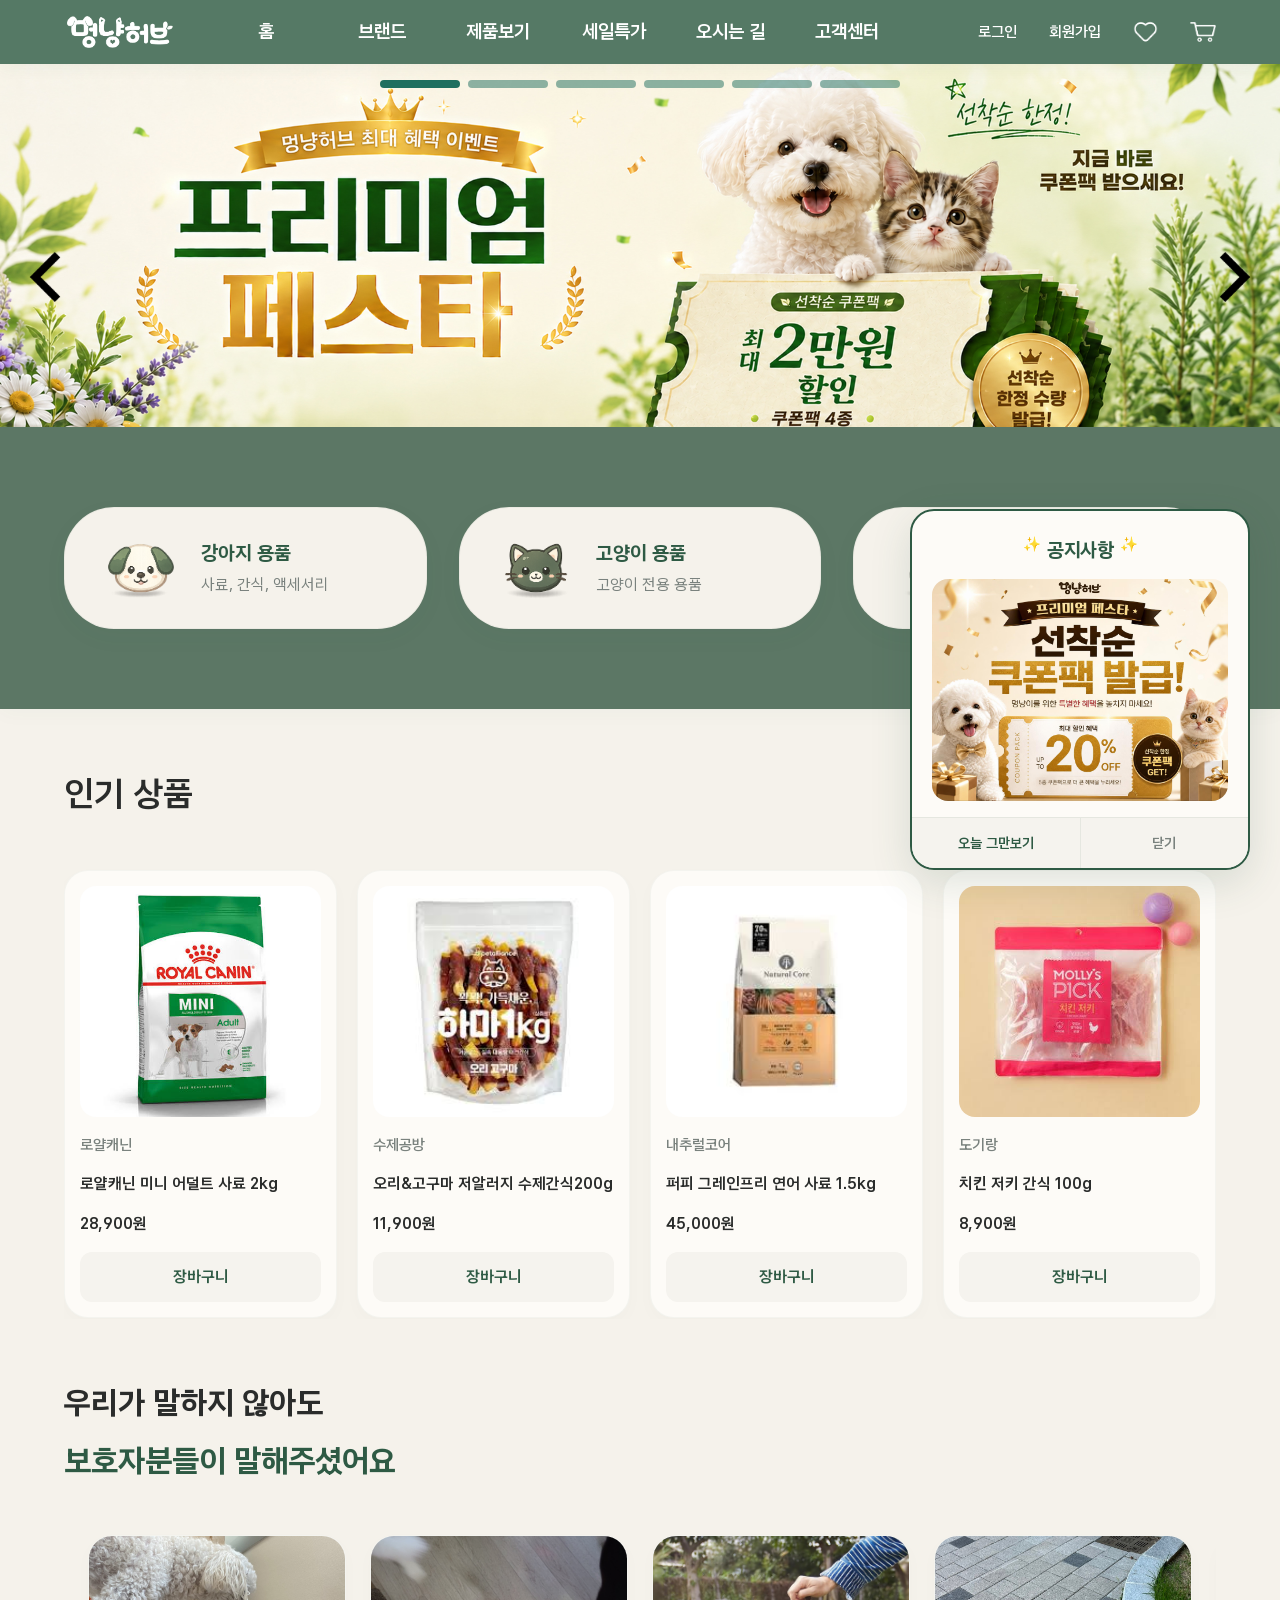
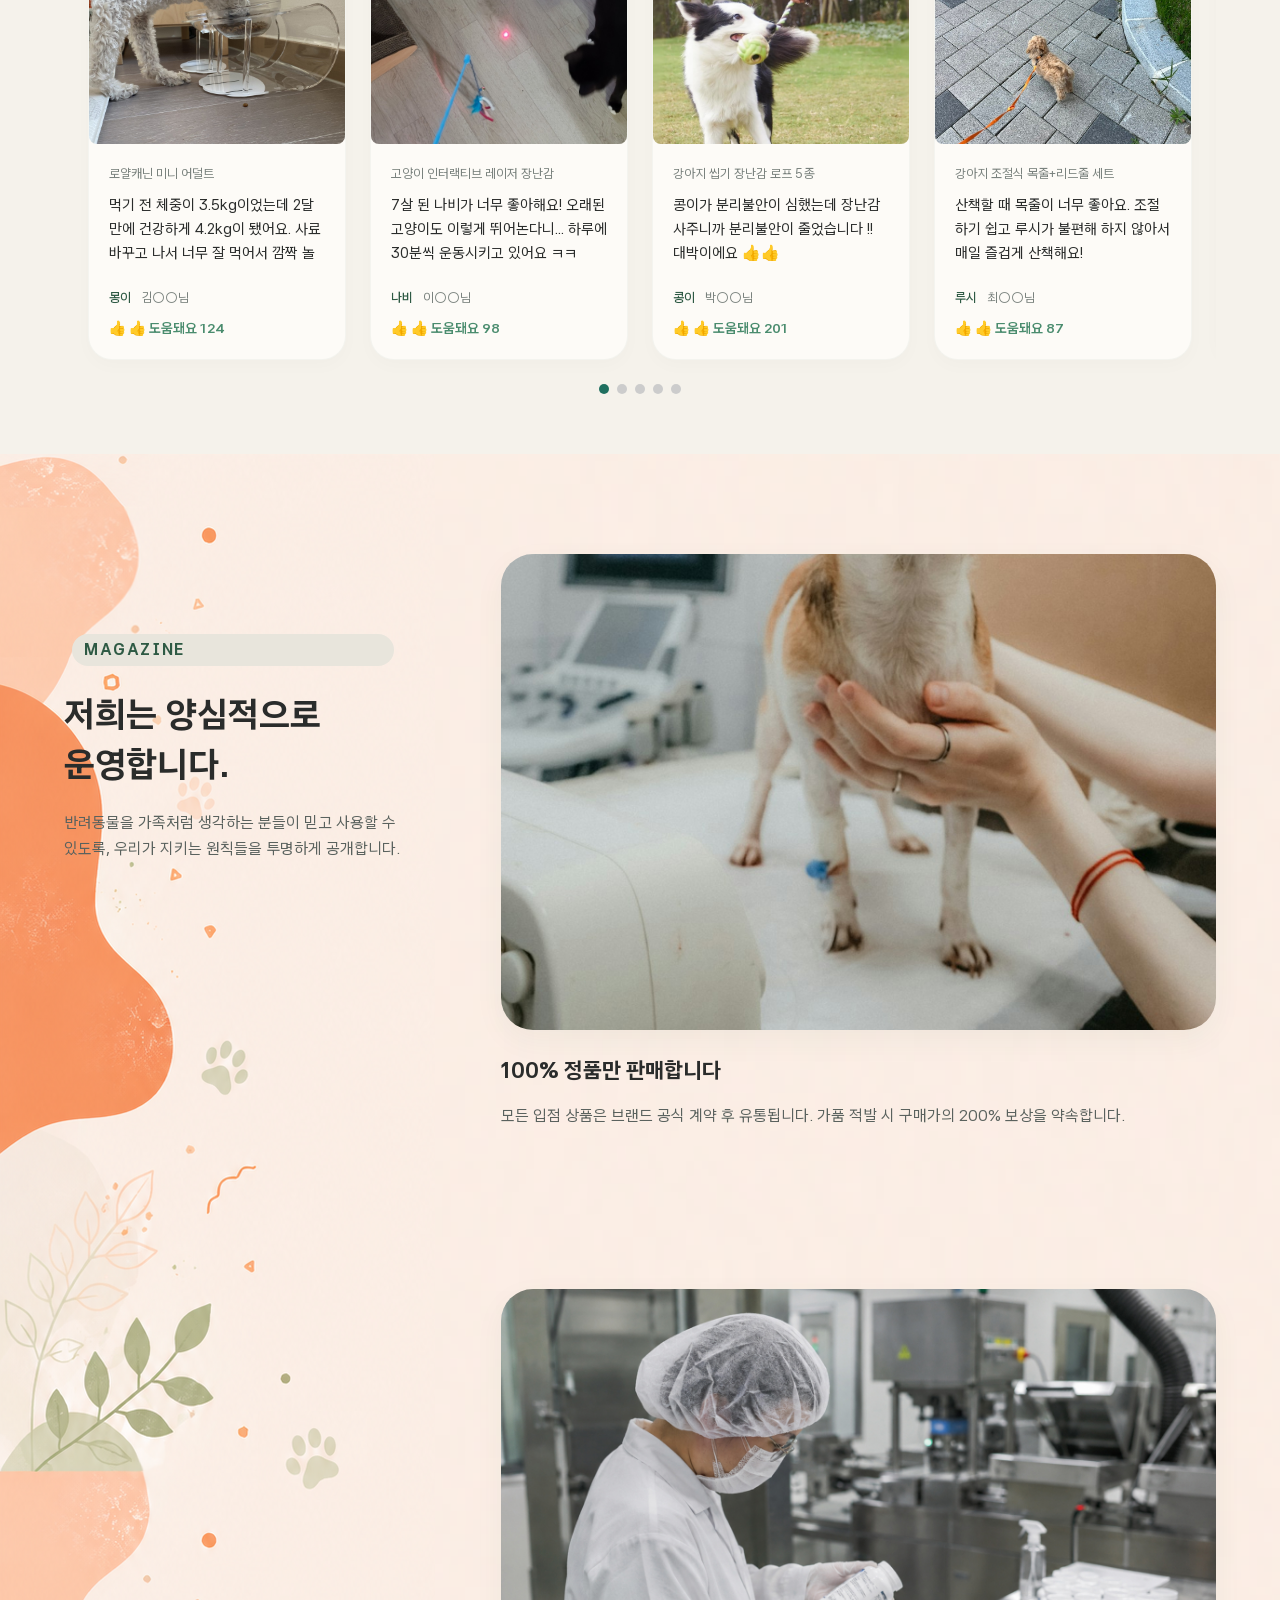
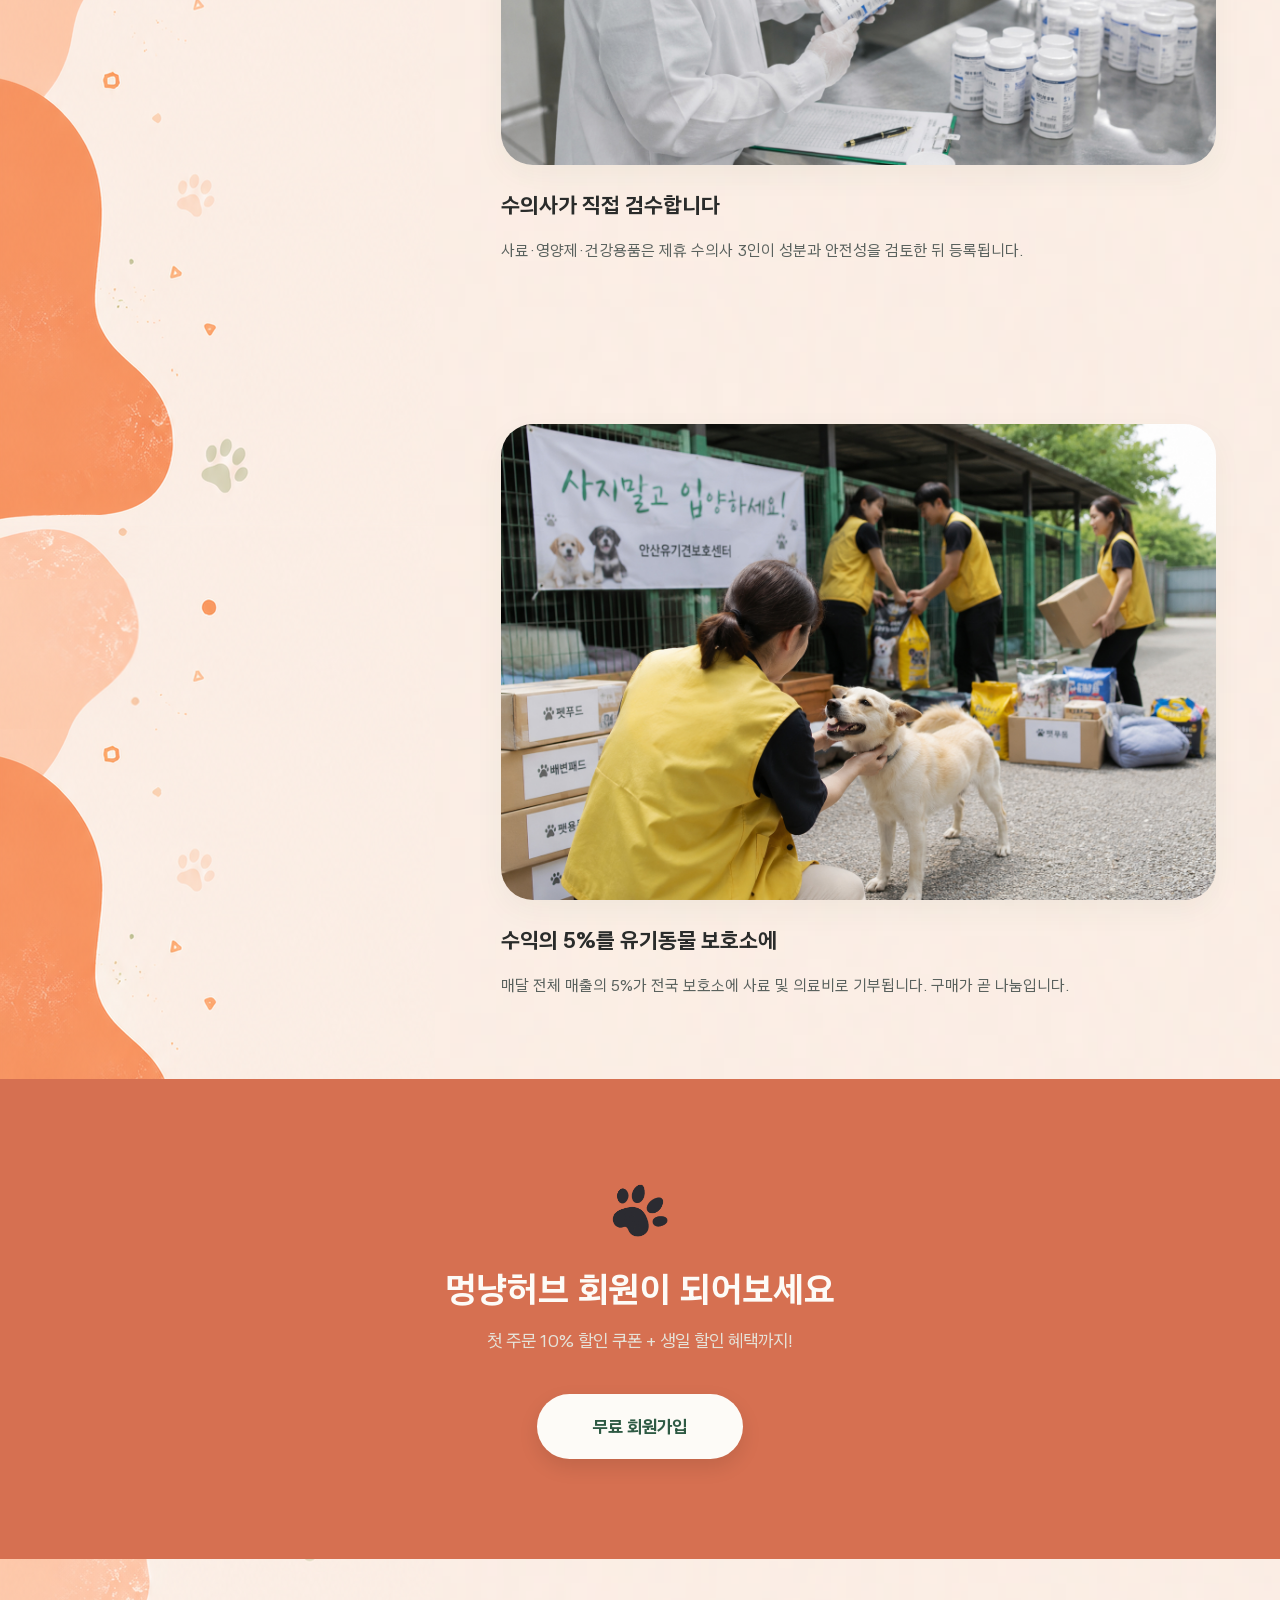
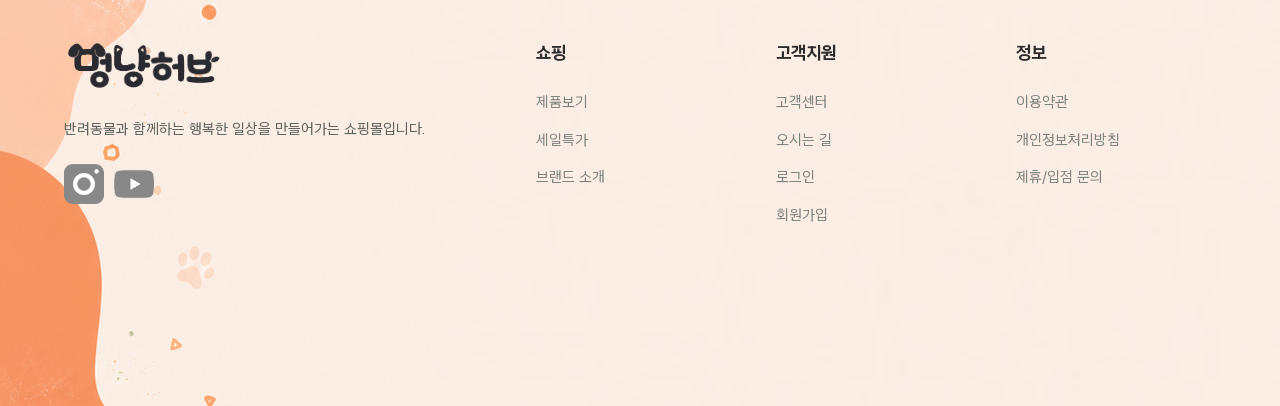
==== commit 4356371a: "Add files via upload" ====
--- a/index.html
+++ b/index.html
@@ -30,15 +30,15 @@
                         <li><a href="./product.html">전체 상품</a></li>
                         <li><a href="./dogproduct.html">강아지 용품</a></li>
                         <li><a href="./catproduct.html">고양이 용품</a></li>
-                        <li><a href="food.html">사료/간식</a></li>
-                        <li><a href="toy.html">장난감</a></li>
-                        <li><a href="accessory.html">액세서리</a></li>
-                        <li><a href="healthproduct.html">건강/미용</a></li>
+                        <li><a href="./food.html">사료/간식</a></li>
+                        <li><a href="./toy.html">장난감</a></li>
+                        <li><a href="./accessory.html">액세서리</a></li>
+                        <li><a href="./healthproduct.html">건강/미용</a></li>
                     </ul>
                 </li>
-                <li><a href="sale.html">세일특가</a></li>
-                <li><a href="map.html">오시는 길</a></li>
-                <li><a href="contact.html">고객센터</a></li>
+                <li><a href="./sale.html">세일특가</a></li>
+                <li><a href="./map.html">오시는 길</a></li>
+                <li><a href="./contact.html">고객센터</a></li>
             </ul>
             <ul class="login">
                 <li><a href="./login.html">로그인</a></li>
@@ -46,11 +46,9 @@
                 <li><a><img src="./img/like.png" alt="like"/></a></li>
                 <li><a href="./cart.html"><img src="./img/cart.png" alt="cart"/></a></li>
             </ul>
-
-            <button class="hamburger" id="hamburgerBtn">
+            <button class="hamburger" id="hamburgerBtn" title="메뉴 열기">
                 <span></span><span></span><span></span>
             </button>
-            
         </div>
     </header>
 
@@ -59,7 +57,7 @@
         <div class="modal">
             <div class="wrap">
                 <h2>공지사항</h2>
-                <a href="sale.html#event-target">
+                <a href="./sale.html#event-target">
                 <img src="./img/popup.png" class="default-img" alt="팝업">
                 </a>
             </div>
@@ -125,10 +123,7 @@
         </a>       
     </div>
 </div>
-
     <div class="products">
-
-        
         <div class="products_best">
             <div class="best_title">
                 <h3>인기 상품</h3>
@@ -139,14 +134,12 @@
             </div>
         </div>
     </div>
-    
     <div class="review">
         <h1>우리가 말하지 않아도</h1>
         <h1>보호자분들이 말해주셨어요</h1>
         <div class="review_box">
         </div>
     </div>
-
     <div class="brandBox">
         <div class="brand-container">
             <div class="brand-sidebar">
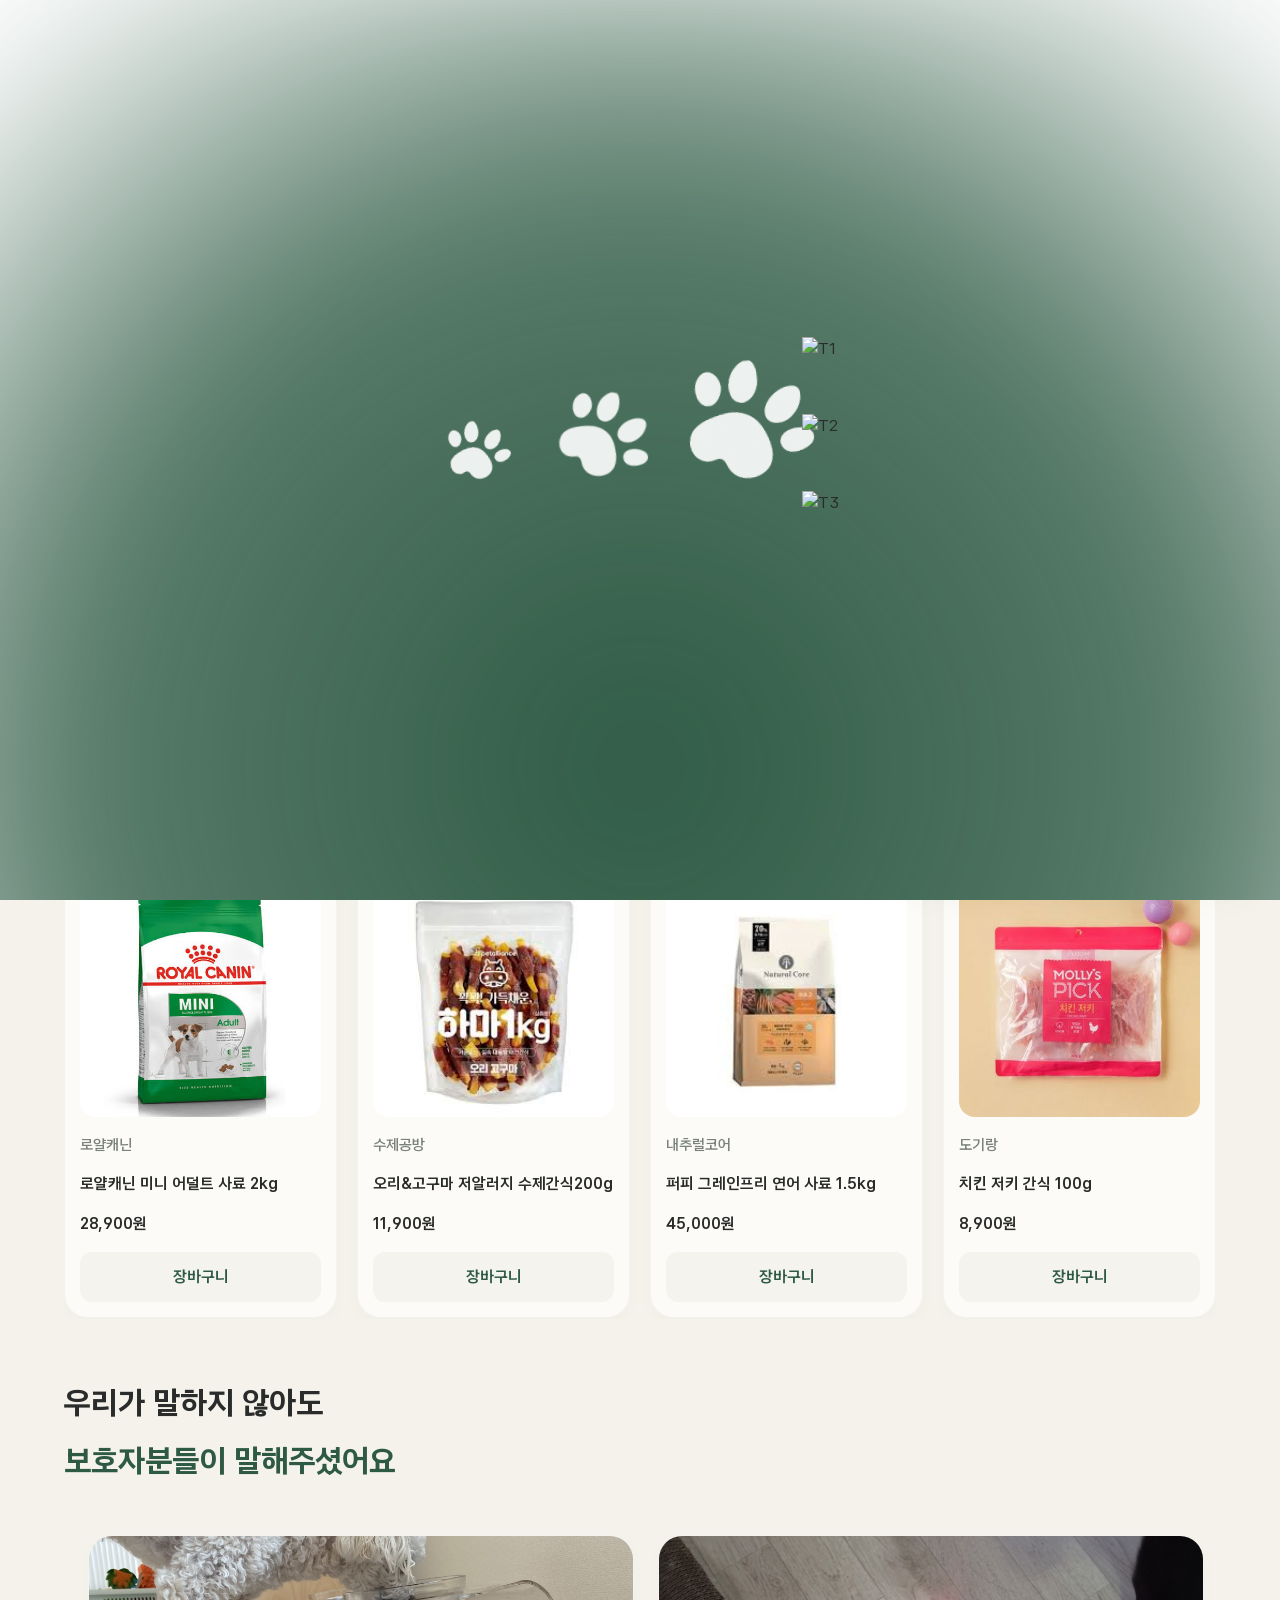
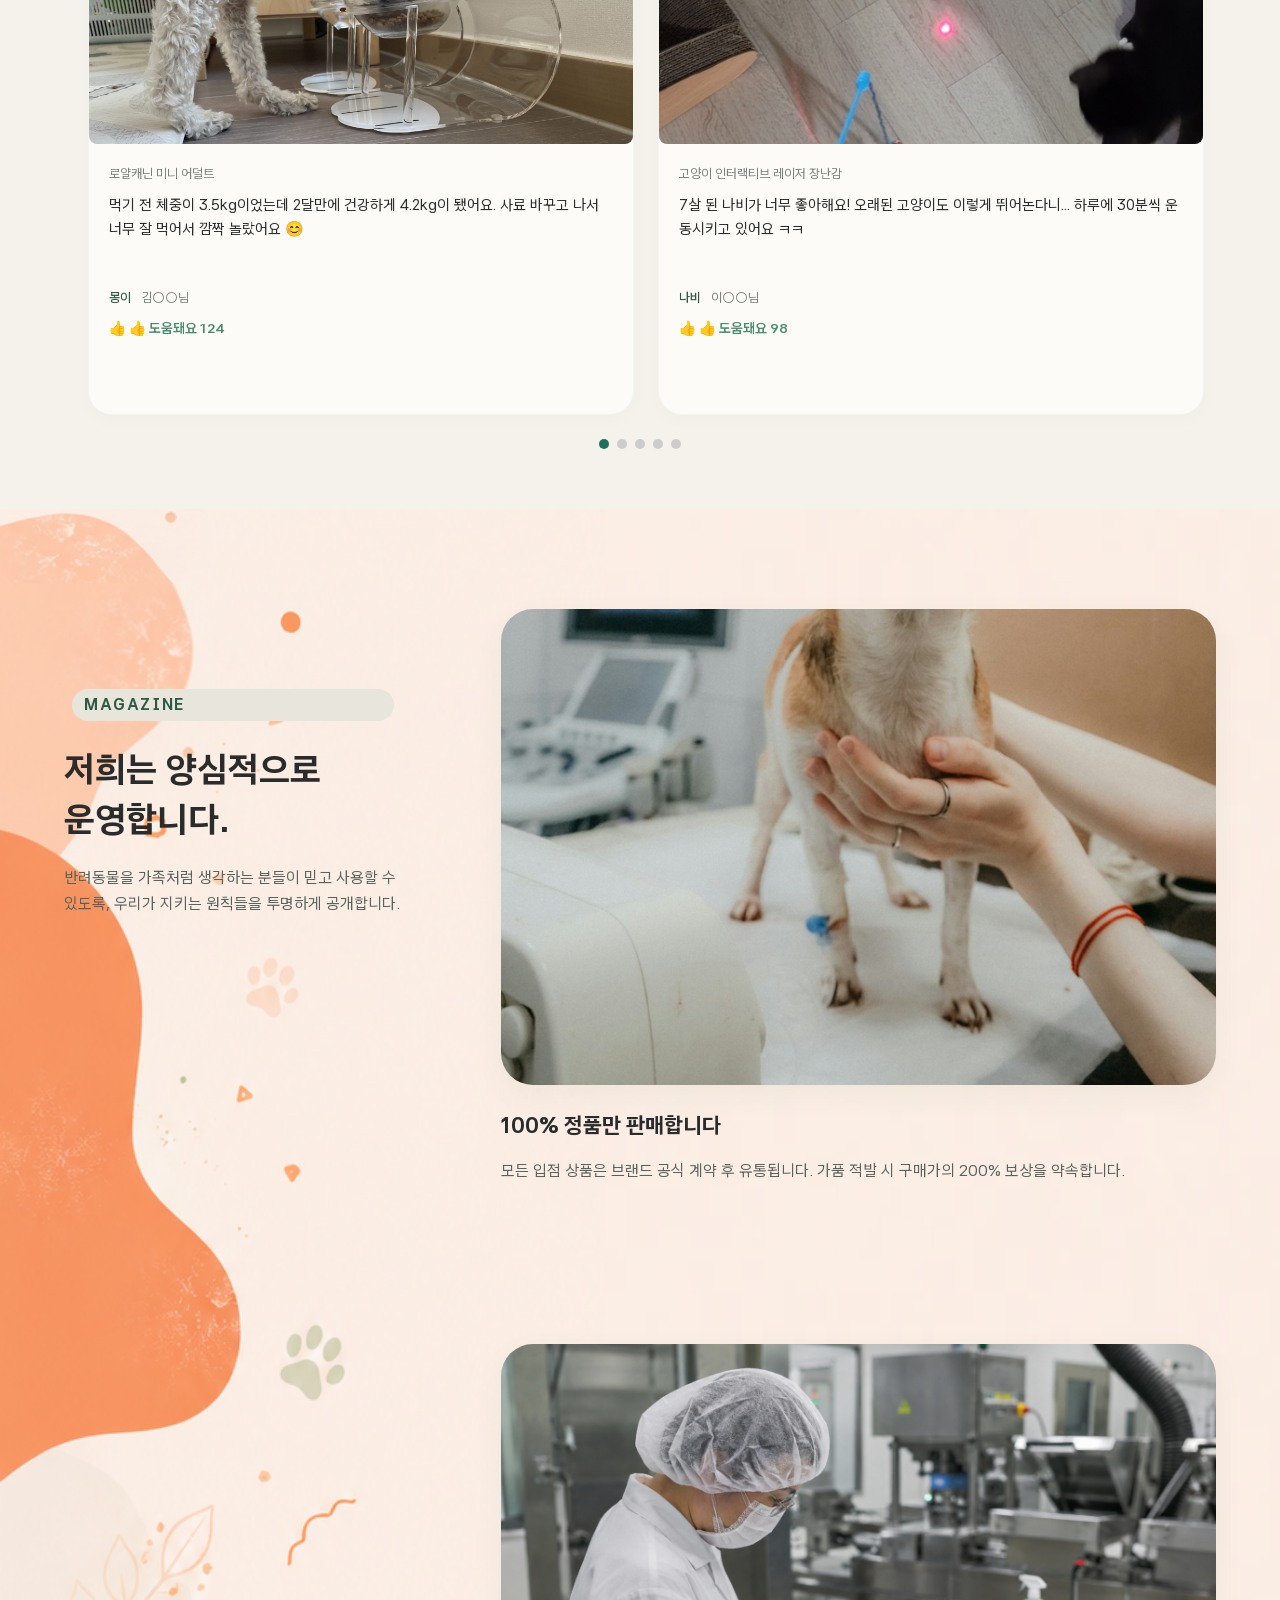
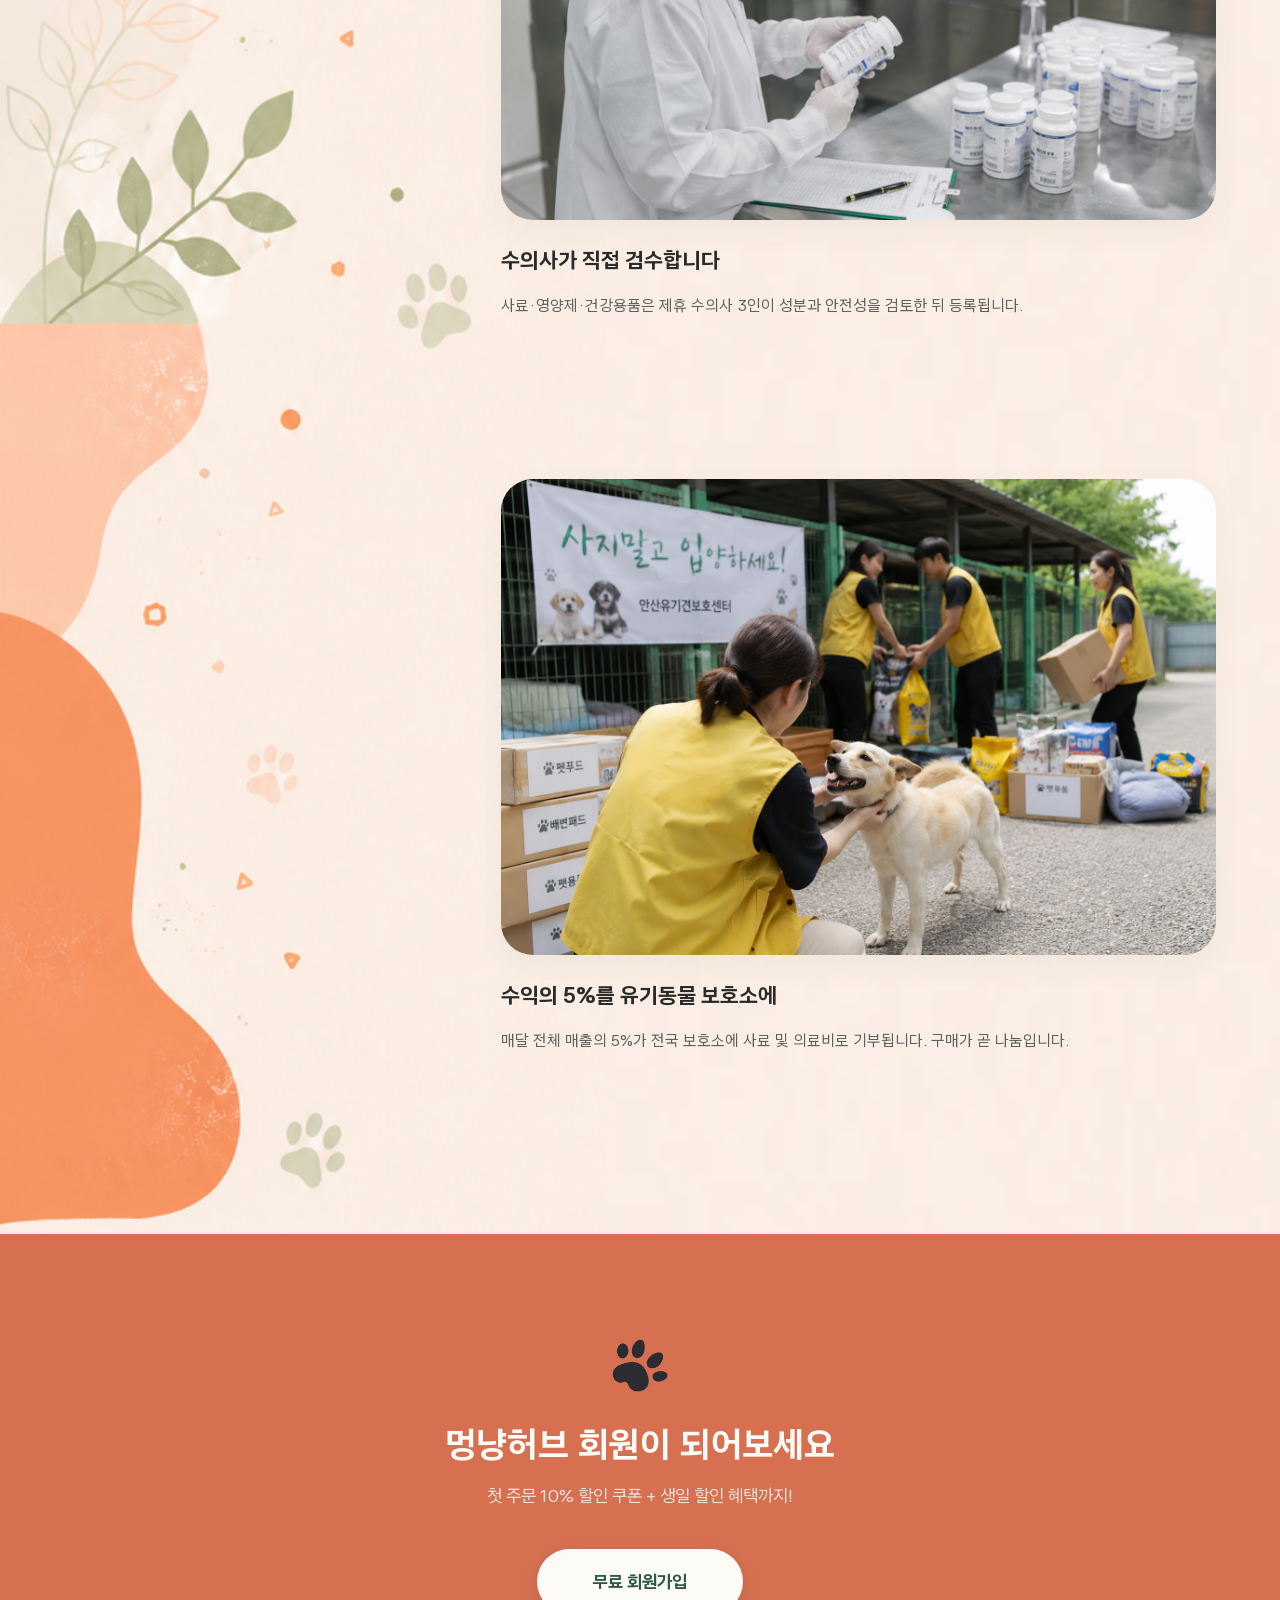
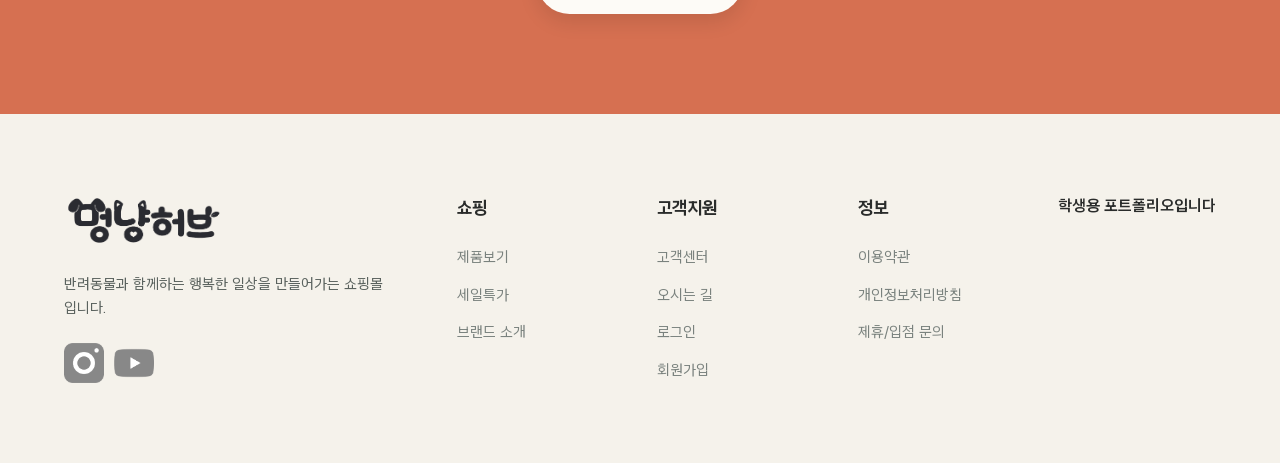
==== commit 39bc7bbb: "Add files via upload" ====
--- a/index.html
+++ b/index.html
@@ -11,8 +11,211 @@
     <link rel="preconnect" href="https://fonts.googleapis.com">
     <link rel="preconnect" href="https://fonts.gstatic.com" crossorigin>
     <link href="https://fonts.googleapis.com/css2?family=Asta+Sans:wght@300..800&family=Black+Han+Sans&family=Do+Hyeon&family=DotGothic16&family=Gaegu&family=Gamja+Flower&family=Grandiflora+One&family=Gugi&family=Jua&family=Noto+Sans+KR:wght@100&family=Single+Day&display=swap" rel="stylesheet"> 
+
+    <!-- ==================== 인트로 전용 스타일 프리셋 ==================== -->
+    <style>
+        /* 초기 로드 시 스크롤 절대 방지 및 커서 숨김 */
+        body.intro-active {
+            overflow: hidden !important;
+            height: 100vh;
+        }
+        
+        /* 인트로 화면 진행 중에만 전체 커서 숨김 처리 */
+        body.intro-active, body.intro-active * {
+            cursor: none !important; 
+        }
+
+        /* 인트로 전체 화면 레이아웃 */
+        #introOverlay {
+            position: fixed;
+            top: 0;
+            left: 0;
+            width: 100vw;
+            height: 100vh;
+            background-color: #ffffff;
+            z-index: 999999;
+            display: flex;
+            justify-content: center;
+            align-items: center;
+            overflow: hidden;
+            transform-origin: center center;
+            transition: transform 1.2s cubic-bezier(0.76, 0, 0.24, 1), 
+                        opacity 1.2s cubic-bezier(0.76, 0, 0.24, 1),
+                        filter 1.2s ease;
+        }
+
+        /* 수채화 그라데이션 */
+        .watercolor-bg {
+            position: absolute;
+            bottom: -50%;
+            left: -25%;
+            width: 150%;
+            height: 150%;
+            background: radial-gradient(circle at center, #2E5A44 0%, rgba(46, 90, 68, 0.8) 40%, rgba(255,255,255,0) 70%);
+            filter: blur(60px); 
+            opacity: 0;
+            transform: translateY(100vh) scale(0.5);
+            animation: watercolorUp 3.5s cubic-bezier(0.25, 1, 0.5, 1) forwards;
+        }
+
+        @keyframes watercolorUp {
+            0% { opacity: 0; transform: translateY(80vh) scale(0.6); }
+            40% { opacity: 0.5; }
+            100% { opacity: 1; transform: translateY(10vh) scale(1.2); }
+        }
+
+        /* 콘텐츠 정렬 박스 */
+        .intro-container {
+            position: relative;
+            z-index: 2;
+            display: flex;
+            flex-direction: column;
+            align-items: center;
+            justify-content: center;
+            width: 100%;
+            max-width: 60rem;
+            padding: 2rem;
+        }
+
+        /* 1. 글자 이미지 애니메이션 영역 (중앙 배치) */
+        .text-wraping {
+            position: absolute;
+            top: 50%;
+            left: 50%;
+            transform: translate(-50%, -50%);
+            display: flex !important;
+            flex-direction: row !important; /* 세로 정렬 절대 방지 */
+            flex-wrap: nowrap !important;   /* 줄바꿈 절대 방지 */
+            justify-content: center;
+            align-items: center;
+            gap: 1.5rem;
+            width: max-content !important;  /* 내용물 크기만큼만 넓이 차지 */
+            z-index: 10;
+        }
+
+        .intro-text-img {
+            height: 4.5rem;
+            object-fit: contain;
+            opacity: 0;
+            animation: boingEffect 0.65s cubic-bezier(0.175, 0.885, 0.32, 1.275) forwards;
+        }
+
+        /* 글자는 발자국 이후에 등장하도록 딜레이 유지 */
+        .intro-text-img:nth-child(1) { animation-delay: 2.2s; }
+        .intro-text-img:nth-child(2) { animation-delay: 2.5s; }
+        .intro-text-img:nth-child(3) { animation-delay: 2.8s; }
+
+        @keyframes boingEffect {
+            0% { opacity: 0; transform: scale(0); }
+            60% { opacity: 1; transform: scale(1.3); }
+            80% { transform: scale(0.9); }
+            100% { opacity: 1; transform: scale(1); }
+        }
+
+        /* 2. 발자국 애니메이션 영역 (글자 아래 배치) */
+        .footprint-wrap {
+            display: flex;
+            justify-content: center;
+            align-items: center;
+            gap: 3rem;
+            height: 8rem;
+        }
+
+        .footprint {
+            width: 4.5rem;
+            height: 4.5rem;
+            object-fit: contain;
+            opacity: 0;
+            transform: translateY(40px) scale(0.2);
+            filter: brightness(0) invert(1);
+            animation: footprintPop 0.7s cubic-bezier(0.34, 1.56, 0.64, 1) forwards;
+        }
+
+        .footprint:nth-child(1) { animation-delay: 0.6s; animation-name: fpPop1; }
+        .footprint:nth-child(2) { animation-delay: 1.1s; animation-name: fpPop2; width: 5.5rem; height: 5.5rem; }
+        .footprint:nth-child(3) { animation-delay: 1.6s; animation-name: fpPop3; width: 6.5rem; height: 6.5rem; }
+
+        @keyframes footprintPop {
+            0% { opacity: 0; transform: translateY(40px) scale(0.2); }
+            100% { opacity: 0.85; }
+        }
+        @keyframes fpPop1 { 100% { opacity:0.9; transform: translateY(0) rotate(-15deg) scale(1); } }
+        @keyframes fpPop2 { 100% { opacity:0.9; transform: translateY(-15px) rotate(10deg) scale(1.2); } }
+        @keyframes fpPop3 { 100% { opacity:0.9; transform: translateY(-30px) rotate(-5deg) scale(1.4); } }
+
+        /* 3. 입장 유도 가이드 글씨 */
+        .entry-guide {
+            position: absolute;
+            bottom: 4rem;
+            color: rgba(255, 255, 255, 0.6);
+            font-size: 1rem;
+            font-weight: 500;
+            letter-spacing: 2px;
+            opacity: 0;
+            transform: translateY(10px);
+            animation: fadeInGuide 1.5s ease 3.4s infinite alternate;
+        }
+
+        @keyframes fadeInGuide {
+            0% { opacity: 0; transform: translateY(10px); }
+            100% { opacity: 0.7; transform: translateY(0); }
+        }
+
+        /* 4. 메인 페이지로 스르륵 빨려 들어가는 연출 트리거 클래스 */
+        #introOverlay.sucked-in {
+            transform: scale(2.8);
+            filter: blur(15px);
+            opacity: 0;
+            pointer-events: none;
+        }
+
+        
+
+        /* ==================== 반응형 레이아웃 ==================== */
+        @media (max-width: 1024px) {
+            .text-wrap { gap: 1rem; margin-bottom: 1.5rem; }
+            .intro-text-img { height: 3.5rem; }
+            .footprint-wrap { gap: 2rem; }
+            .footprint:nth-child(1) { width: 3.5rem; height: 3.5rem; }
+            .footprint:nth-child(2) { width: 4.3rem; height: 4.3rem; }
+            .footprint:nth-child(3) { width: 5.2rem; height: 5.2rem; }
+        }
+
+        @media (max-width: 480px) {
+            .text-wrap { gap: 0.6rem; margin-bottom: 1rem; }
+            .intro-text-img { height: 2.5rem; }
+            .footprint-wrap { gap: 1.2rem; }
+            .footprint:nth-child(1) { width: 2.8rem; height: 2.8rem; }
+            .footprint:nth-child(2) { width: 3.4rem; height: 3.4rem; }
+            .footprint:nth-child(3) { width: 4.2rem; height: 4.2rem; }
+            .entry-guide { font-size: 0.85rem; bottom: 3rem; }
+        }
+    </style>
 </head>
-<body>
+<body class="intro-active">
+
+    <!-- ==================== 트렌디 인트로 인터랙션 레이어 ==================== -->
+    <div id="introOverlay">
+        <div class="watercolor-bg"></div>
+        
+        <!-- 좌측 하단에서 대각선으로 걸어 올라오는 발자국 3개 -->
+        <div class="footprint-wrap">
+            <img src="./img/join_logo_dark.png" alt="발자국1" class="footprint">
+            <img src="./img/join_logo_dark.png" alt="발자국2" class="footprint">
+            <img src="./img/join_logo_dark.png" alt="발자국3" class="footprint">
+        </div>
+
+        <!-- 정중앙에 가로로 나란히 뜨는 글자 이미지 3개 -->
+        <div class="text-wrap">
+            <img src="./img/T1.png" alt="T1" class="intro-text-img">
+            <img src="./img/T2.png" alt="T2" class="intro-text-img">
+            <img src="./img/T3.png" alt="T3" class="intro-text-img">
+        </div>
+        
+        <div class="entry-guide">CLICK TO ENTER</div>
+    </div>
+
+    <!-- 본문 시작 -->
     <header>
         <div class="headerInner move">
             <div class="logo">
@@ -67,20 +270,20 @@
             </div>
         </div>
     </div>
+    
     <!-- 배너 화면 -->
     <div class="banner move">
         <div class="slidewrap">
             <div class="slides">
                 <div class="section1 slide"><img src="./img/new1.jpg" alt="banner_test"/></div>
-                <div class="section2 slide"><img src="./img/new2.jpg" alt="banner_1"/></div>
-                <div class="section3 slide"><img src="./img/new3.jpg" alt="banner_2"/></div>
-                <div class="section4 slide"><img src="./img/new4.jpg" alt="banner_3"/></div>
-                <div class="section5 slide"><img src="./img/new5.jpg" alt="banner_4"/></div>
+                <div class="section2 slide"><img src="./img/new4.jpg" alt="banner_1"/></div>
+                <div class="section3 slide"><img src="./img/new5.jpg" alt="banner_2"/></div>
+                <div class="section4 slide"><img src="./img/new3.jpg" alt="banner_3"/></div>
+                <div class="section5 slide"><img src="./img/new2.jpg" alt="banner_4"/></div>
                 <div class="section5 slide"><img src="./img/new6.jpg" alt="banner_5"/></div>       
             </div>
         </div>
     </div>
-
 
     <div class="service">
     <div class="category">
@@ -127,7 +330,6 @@
         <div class="products_best">
             <div class="best_title">
                 <h3>인기 상품</h3>
-                <!-- 전체 보기 버튼 클릭 시 모든 상품 표시(2026.06.25 최정은) -->
                 <button id="show_all">전체 보기</button>
             </div>
             <div class="best_box">
@@ -150,21 +352,22 @@
 
             <div class="brand-content">
                 <div class="brand-item move">
-                <img src="./img/content1.jpg" alt="1c" />
-                <h4>100% 정품만 판매합니다</h4>
-                <p>모든 입점 상품은 브랜드 공식 계약 후 유통됩니다. 가품 적발 시 구매가의 200% 보상을 약속합니다.</p>
-            </div>
-            
-            <div class="brand-item move">
-                <img src="./img/content2.jpg" alt="2c" />
-                <h4>수의사가 직접 검수합니다</h4>
-                <p>사료·영양제·건강용품은 제휴 수의사 3인이 성분과 안전성을 검토한 뒤 등록됩니다.</p>
-            </div>
-            
-            <div class="brand-item move">
-                <img src="./img/content3.jpg" alt="3c" />
-                <h4>수익의 5%를 유기동물 보호소에</h4>
-                <p>매달 전체 매출의 5%가 전국 보호소에 사료 및 의료비로 기부됩니다. 구매가 곧 나눔입니다.</p>
+                    <img src="./img/content1.jpg" alt="1c" />
+                    <h4>100% 정품만 판매합니다</h4>
+                    <p>모든 입점 상품은 브랜드 공식 계약 후 유통됩니다. 가품 적발 시 구매가의 200% 보상을 약속합니다.</p>
+                </div>
+                
+                <div class="brand-item move">
+                    <img src="./img/content2.jpg" alt="2c" />
+                    <h4>수의사가 직접 검수합니다</h4>
+                    <p>사료·영양제·건강용품은 제휴 수의사 3인이 성분과 안전성을 검토한 뒤 등록됩니다.</p>
+                </div>
+                
+                <div class="brand-item move">
+                    <img src="./img/content3.jpg" alt="3c" />
+                    <h4>수익의 5%를 유기동물 보호소에</h4>
+                    <p>매달 전체 매출의 5%가 전국 보호소에 사료 및 의료비로 기부됩니다. 구매가 곧 나눔입니다.</p>
+                </div>
             </div>
         </div>
     </div>
@@ -174,8 +377,8 @@
         <h3>멍냥허브 회원이 되어보세요</h3>
         <p>첫 주문 10% 할인 쿠폰 + 생일 할인 혜택까지!</p>
         <a href="join.html" style="text-decoration: none;">
-        <button type="button">무료 회원가입</button>
-    </a>
+            <button type="button">무료 회원가입</button>
+        </a>
     </div>
     <footer>
         <ul>
@@ -206,8 +409,34 @@
             <li>제휴/입점 문의</li>
         </ul>
     </footer>
+
     <script src="https://code.jquery.com/jquery-3.7.1.min.js" integrity="sha256-/JqT3SQfawRcv/BIHPThkBvs0OEvtFFmqPF/lYI/Cxo=" crossorigin="anonymous"></script>
     <script src="./javascript/index.js"></script>
     <script src="./javascript/common.js"></script>
+
+    <!-- ==================== 인트로 스크립트 ==================== -->
+    <script>
+        document.addEventListener("DOMContentLoaded", function() {
+            const introOverlay = document.getElementById("introOverlay");
+            let isAnimFinished = false;
+
+            // 애니메이션 종료 후 진입 허용
+            setTimeout(function() {
+                isAnimFinished = true;
+            }, 3400);
+
+            // 화면 클릭 시 메인 사이트 진입
+            introOverlay.addEventListener("click", function() {
+                if (!isAnimFinished) return; 
+
+                introOverlay.classList.add("sucked-in");
+
+                setTimeout(function() {
+                    introOverlay.remove();
+                    document.body.classList.remove("intro-active");
+                }, 1200);
+            });
+        });
+    </script>
 </body>
 </html>
--- a/css/common.css
+++ b/css/common.css
@@ -4,6 +4,9 @@
     box-sizing: border-box;
     list-style: none;
     text-decoration: none;
+}
+html {
+  scroll-behavior: smooth;
 }
 
 body {
@@ -40,7 +43,13 @@
 }
 
 .logo > a {
-    cursor: pointer;
+    cursor: none;
+    transition: transform 0.25s ease, filter 0.25s ease;
+}
+
+.logo > a:hover {
+    transform: scale(1.03);
+    filter: brightness(1.08);
 }
 
 .gnb {
@@ -65,12 +74,14 @@
     font-size: clamp(0.9rem, 1.5vw, 1.2rem);
     transition: all 0.4s;
     font-weight: bold;
-    cursor: pointer;
+    cursor: none;
     color: #ffffff;
 }
 
 .gnb > li:hover > a {
     color: #ddd;
+    transform: translateY(-2px) scale(1.02);
+    filter: brightness(1.06);
 }
 
 .login {
@@ -88,16 +99,17 @@
     transition: all 0.3s;
     display: flex;
     color: white;
+    cursor: none;
 }
 
 .login > li > a > img {
     width: 1.6rem;
-    cursor: pointer;
+    cursor: none;
     transition: transform 0.3s cubic-bezier(0.34, 1.56, 0.64, 1);
 }
 .login > li > a:hover{
     color: #ddd;
-    transform: translateY(-2px);
+    transform: translateY(-2px) scale(1.02);
 }
 .login > li > a:hover > img {
     transform: scale(1.15) rotate(5deg); 
@@ -117,7 +129,7 @@
 }
 
 .snb > li > a {
-    cursor: pointer;
+    cursor: none;
     transition: all 0.3s;
     font-weight: 600;
     color: #5A625E;
@@ -125,7 +137,8 @@
 
 .snb > li > a:hover {
     color: #2E5A44;
-    padding-left: 5px; 
+    padding-left: 5px;
+    transform: translateX(3px);
 }
 
 .snb.on {
@@ -204,7 +217,6 @@
     font-weight: 700;
     transform: translateX(5px); 
 }
-
 /* ==================== 모바일 반응형 (2026.07.01) ==================== */
 
 .no-scroll {
--- a/css/style.css
+++ b/css/style.css
@@ -10,9 +10,8 @@
     font-family: 'Asta Sans', 'Noto Sans KR', sans-serif;
     color: #2A2C2B;
     background-color: #F5F2EB;
-    /* 내가 만든 커스텀 커서 적용 (경로와 파일명을 맞춰주세요) */
-    /* cursor: url('../img/cursor.png'), auto; */
-}
+}
+
 /* 팝업 창 (2026.06.30최정은) */
 /* ==================== 멍냥허브 프리미엄 사이드 공지 팝업 ==================== */
 .modalBg {
@@ -145,7 +144,26 @@
 .slide > img{
     width: 100%;
     height: 100%;
-    object-fit: contain;
+    object-fit: cover;
+}
+.slideGauge {
+    position: absolute;
+    left: 50%;
+    bottom: 1.5rem;
+    width: min(28rem, 72vw);
+    height: 0.35rem;
+    overflow: hidden;
+    border-radius: 999px;
+    background: rgba(255, 255, 255, 0.45);
+    z-index: 4;
+}
+
+.slideGaugeBar {
+    width: 0;
+    height: 100%;
+    border-radius: inherit;
+    background: #2E5A44;
+    transition: width 0.03s linear;
 }
 /* ========== service  gap 추가(2026.06.22 최정은) ========== */
 .service {
@@ -447,15 +465,16 @@
 }
 
 .review_box {
-    width: 100%;
+    width: 200%;
     margin: 0 auto;
     position: relative;
-    display: grid;
-    grid-template-columns: repeat(4, 1fr);
+    display: flex;
     gap: 1.25rem;
 }
 
 .review_card {
+    width: 25rem;
+    height: 30rem;
     background-color: #FDFBF7;
     overflow: hidden;
     text-align: left;
@@ -596,6 +615,8 @@
     background-color: #FDFBF7; 
     padding: 6.25rem 0;
     background-image: url(../img/background_magazine.png);
+    background-repeat: no-repeat;
+    background-size: cover;
 }
 
 .brand-container {
@@ -720,4 +741,45 @@
     transform: translateY(-4px) scale(1.05);
     box-shadow: 0 12px 24px rgba(0, 0, 0, 0.15);
     background-color: #F5F3EE;
+}
+
+/* ==================== 모바일 반응형 (2026.07.02) ==================== */
+@media (max-width: 1024px) {
+    .category {
+        flex-direction: column;
+        gap: 1rem; 
+    }
+
+    .best_box {
+        grid-template-columns: repeat(2, 1fr);
+    }
+
+    .review h1{
+        font-size: 1.8rem;
+    }
+
+    .brand-container {
+        flex-direction: column;
+        gap: 2rem;
+    }
+
+    .brand-sidebar {
+        position: static; 
+        top: auto; 
+    }
+    .brand-sidebar h3{
+        font-size: 2rem;
+    }
+}
+@media (max-width: 768px) {
+    .best_box {
+        grid-template-columns: repeat(1, 1fr);
+        left: 50%;
+        transform: translateX(50%);
+        width: 50%;
+    }
+    .review_box {
+        height: 50%;
+        gap: 0.2rem;
+    }
 }
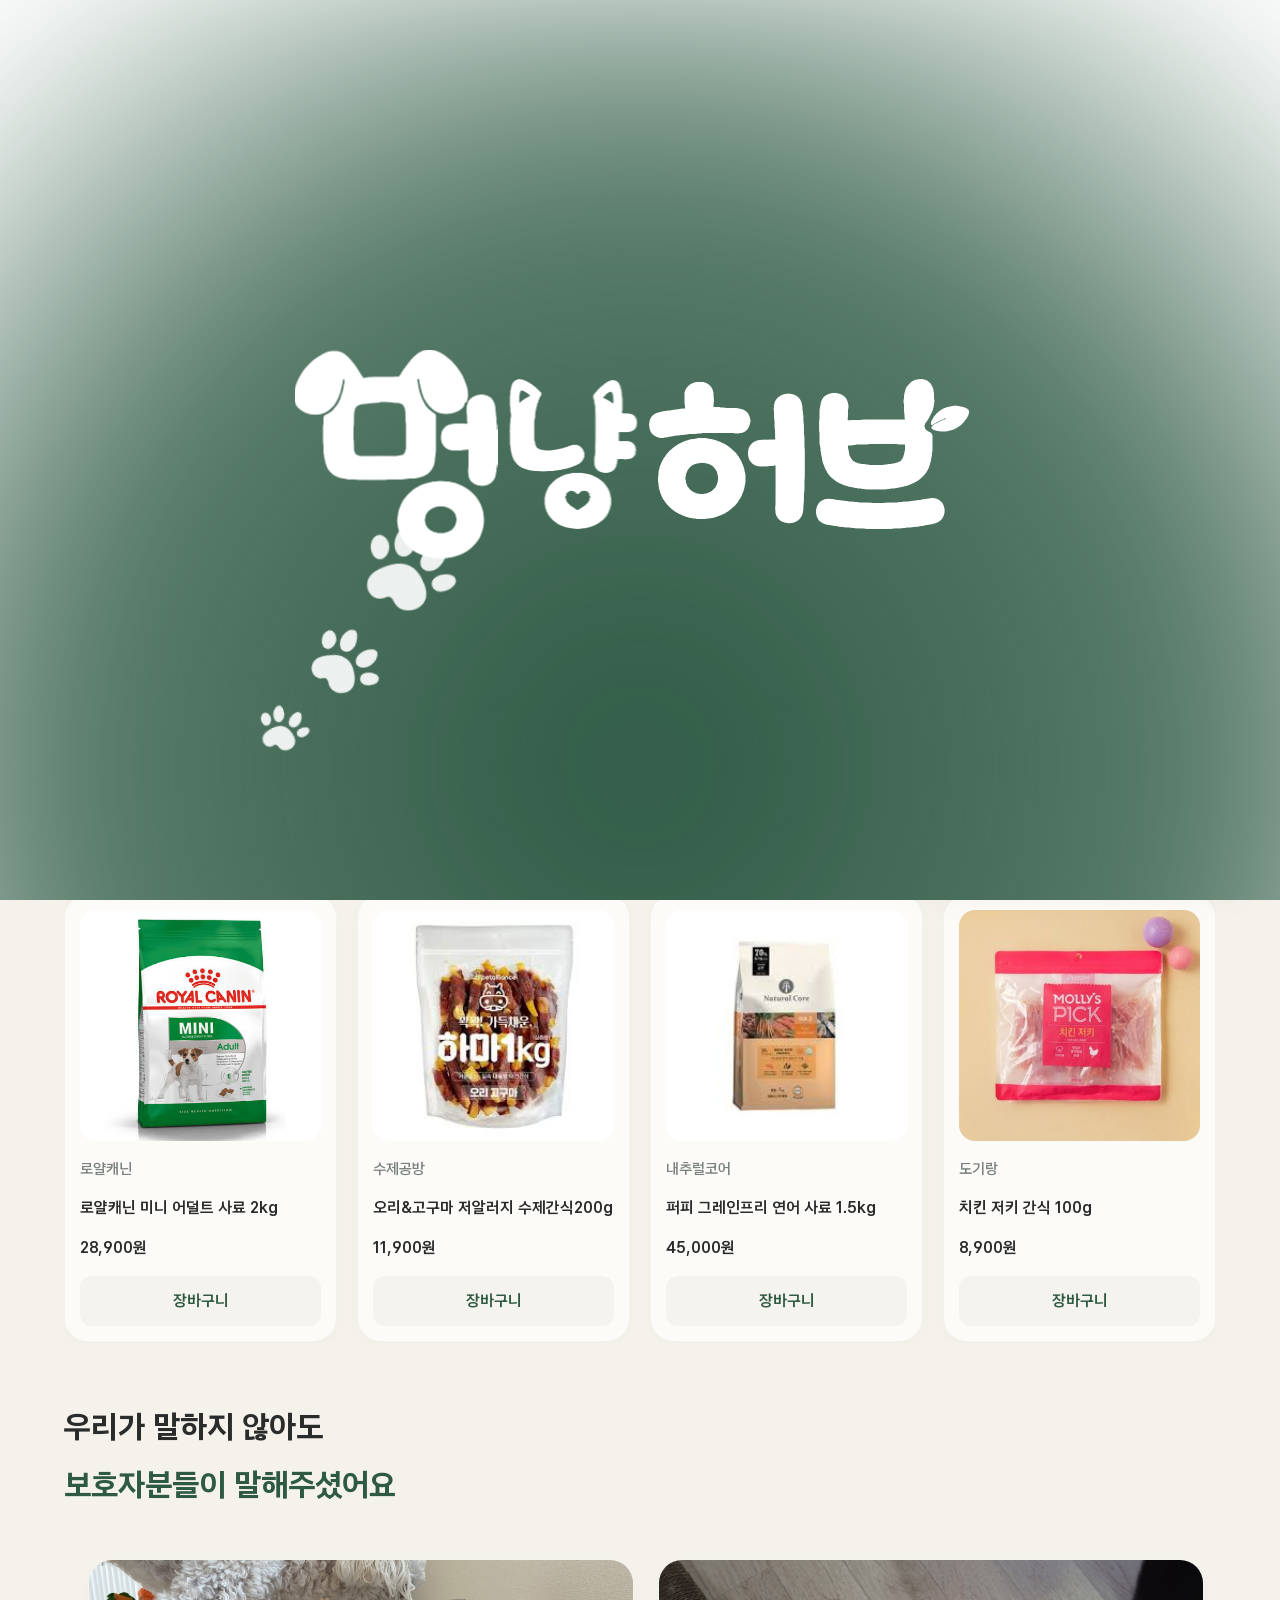
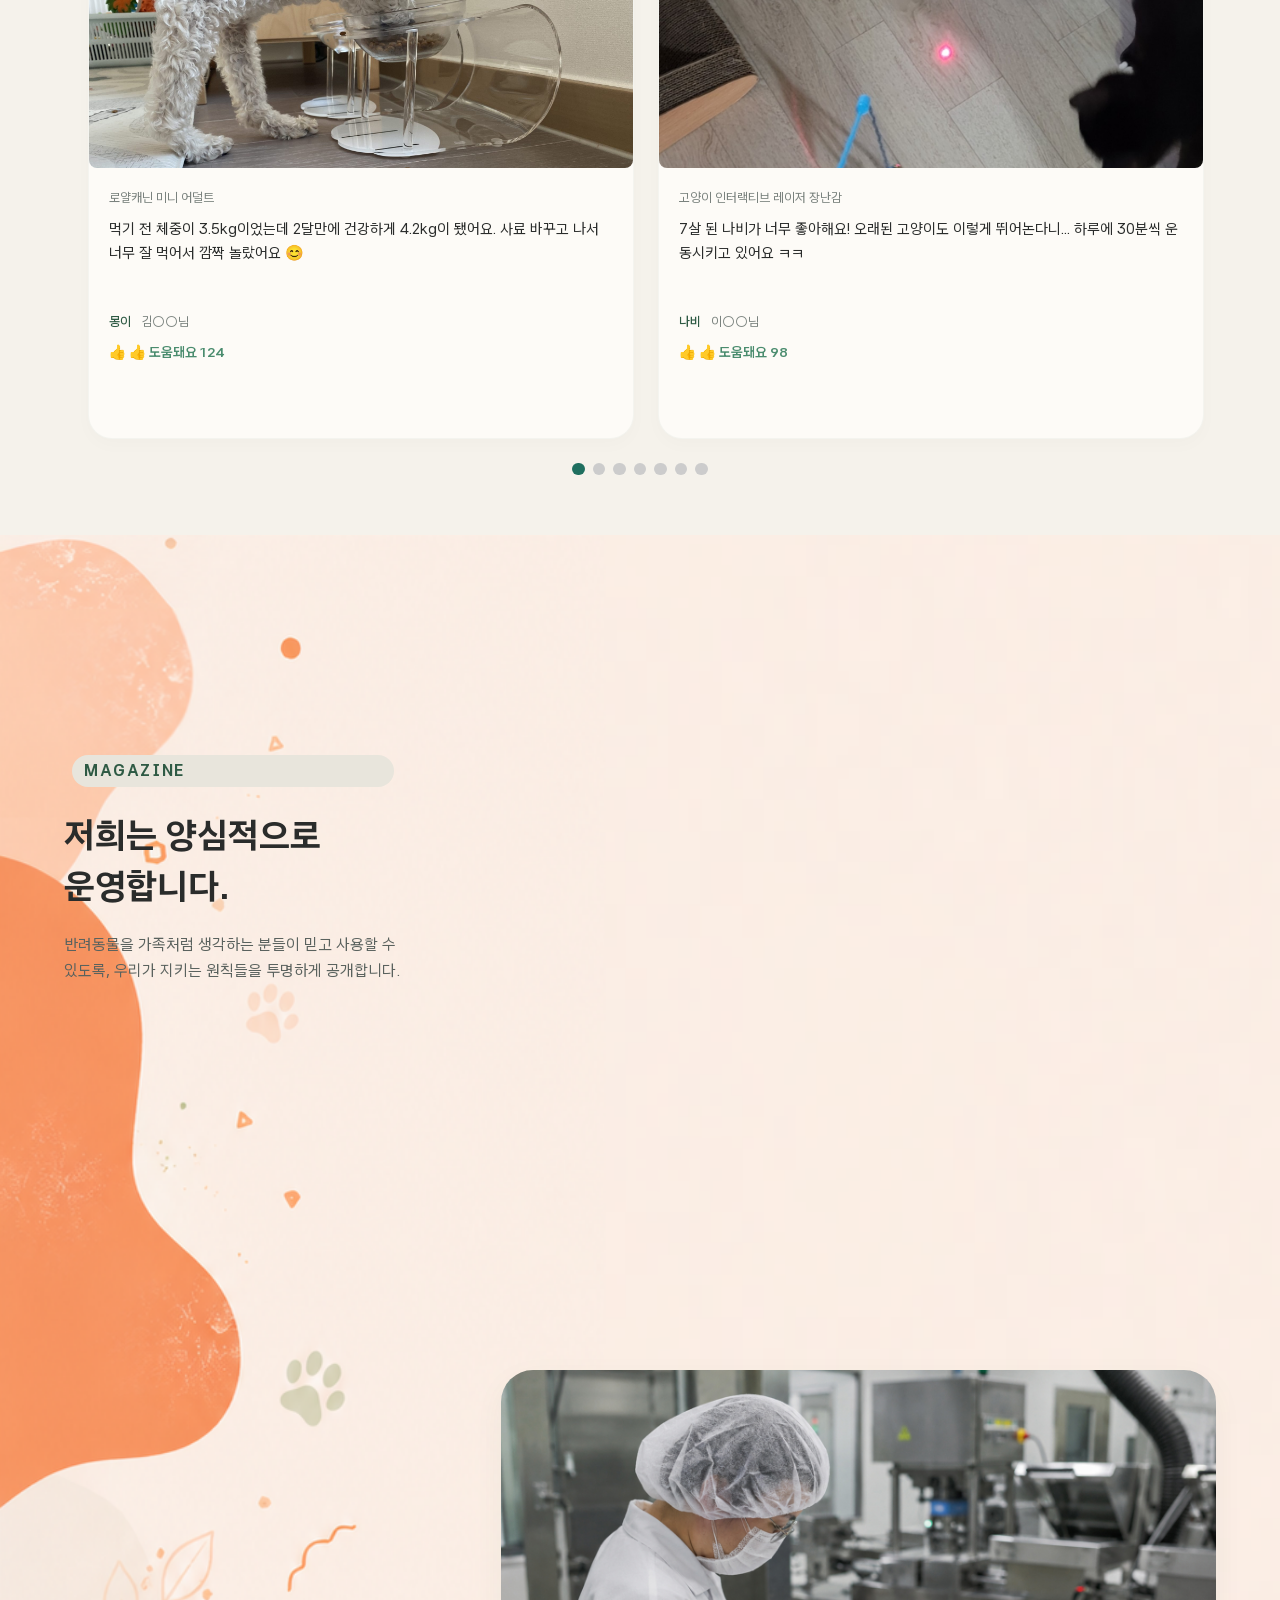
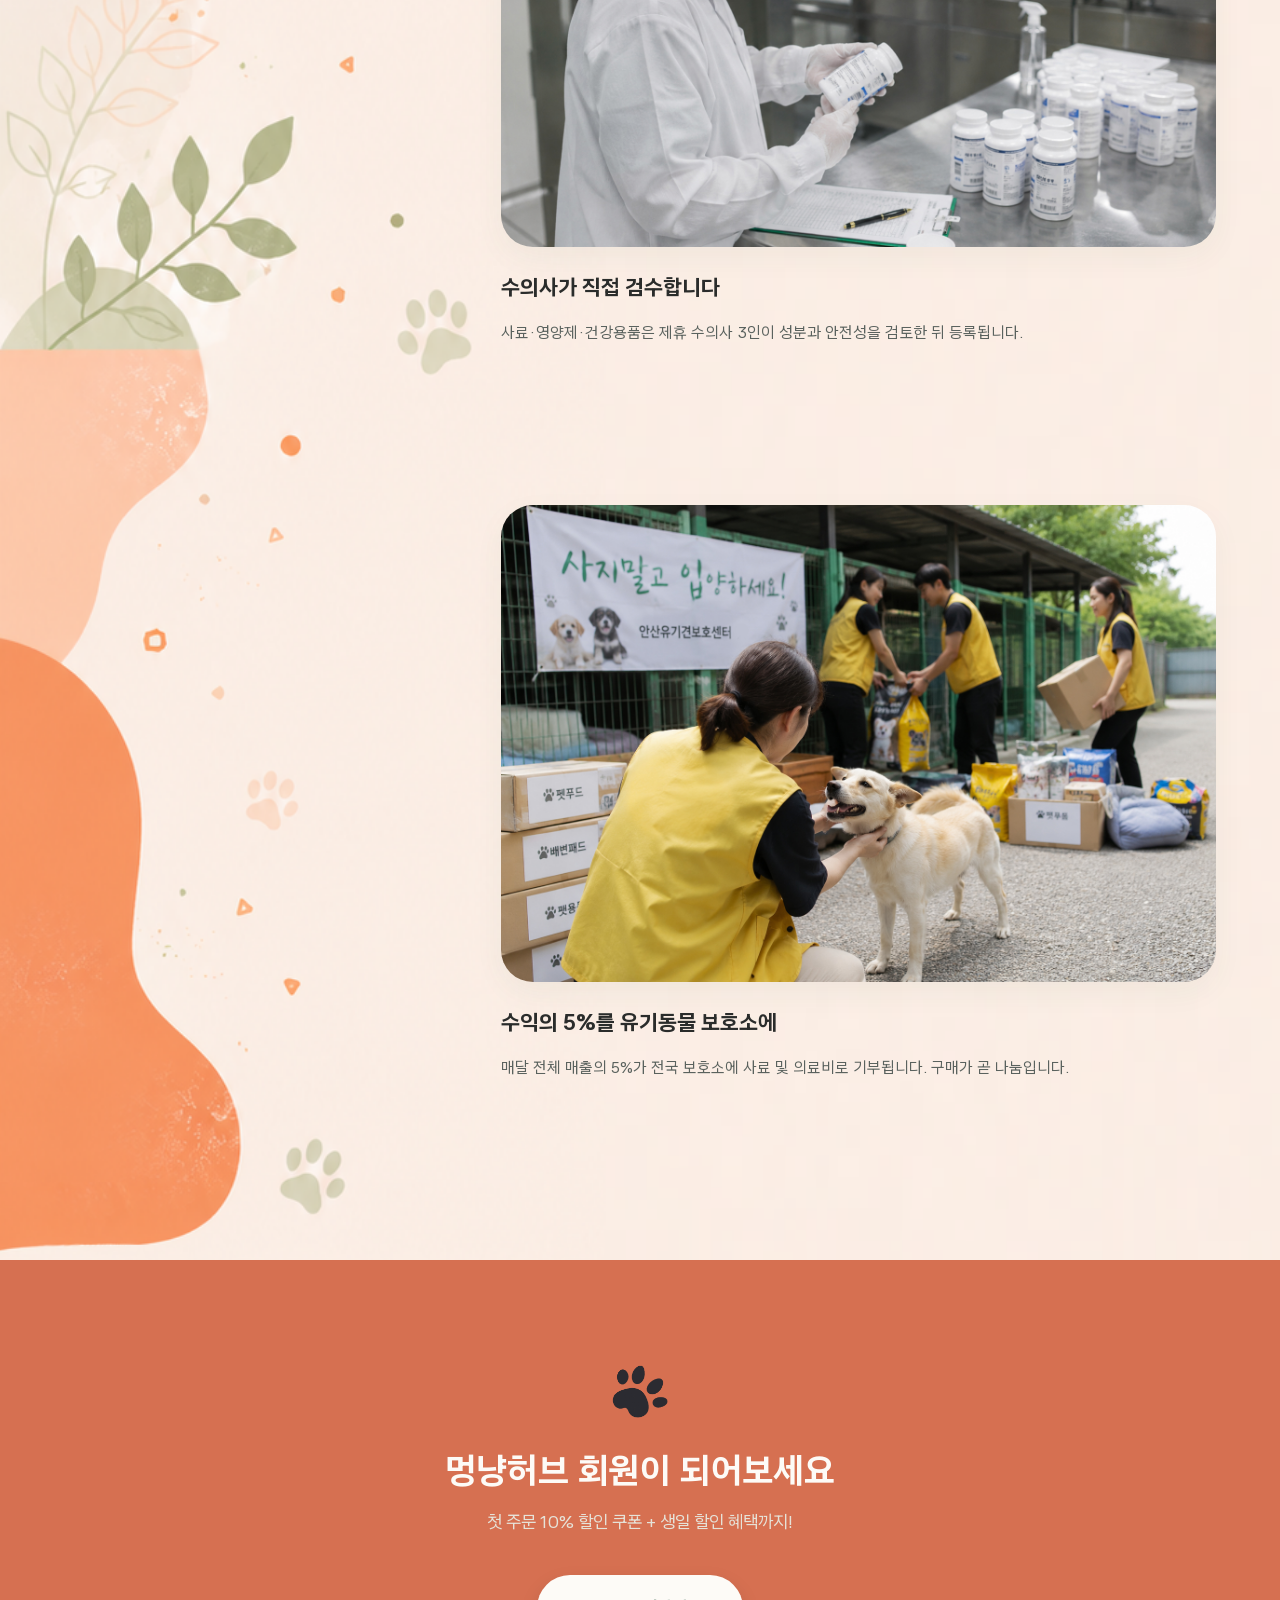
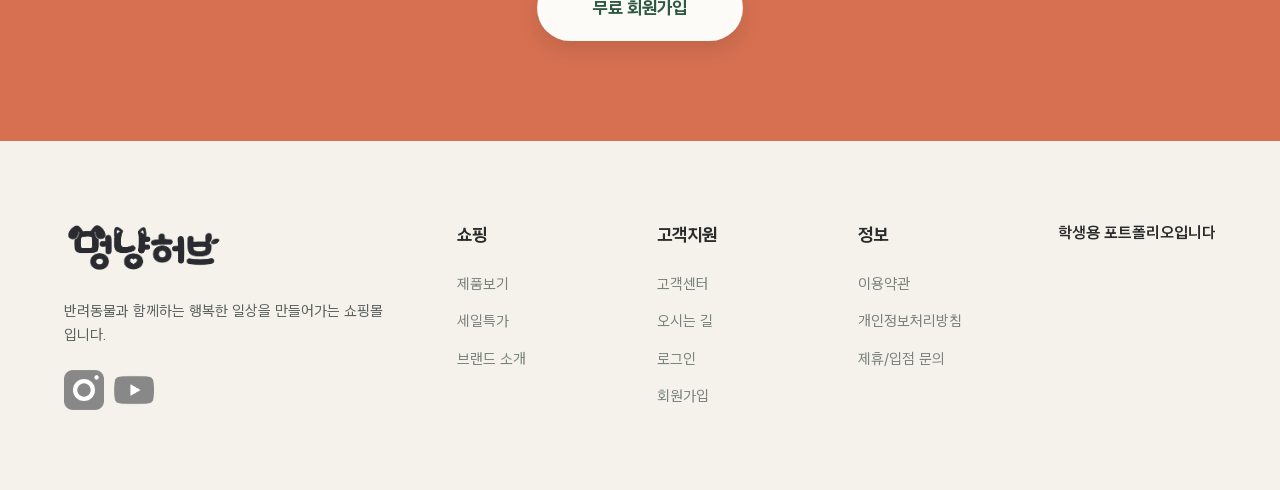
==== commit 8a0ee83f: "Add files via upload" ====
--- a/index.html
+++ b/index.html
@@ -14,6 +14,30 @@
 
     <!-- ==================== 인트로 전용 스타일 프리셋 ==================== -->
     <style>
+        /* =======================================================
+           [인트로 세부 설정창] 
+           여기서 원하시는 위치와 크기 숫자를 직접 조정하시면 됩니다!
+        ======================================================= */
+        :root {
+            /* 1. 글자 이미지(T1, T2, T3) 크기 조절 */
+            --t1-width: 4.5rem;  /* T1 크기 */
+            --t2-width: 4.5rem;  /* T2 크기 */
+            --t3-width: 4.5rem;  /* T3 크기 */
+
+            /* 2. 발자국 위치 조절 (왼쪽 0% ~ 100% 오른쪽 / 아래 0% ~ 100% 위) */
+            /* 첫 번째 발자국 (가장 왼쪽 아래) */
+            --foot1-left: 20%;
+            --foot1-bottom: 16%;
+            
+            /* 두 번째 발자국 (중간 대각선) */
+            --foot2-left: 24%;
+            --foot2-bottom: 22%;
+            
+            /* 세 번째 발자국 (가장 크고 가운데에 가까운 위치) */
+            --foot3-left: 28%;
+            --foot3-bottom: 31%;
+        }
+
         /* 초기 로드 시 스크롤 절대 방지 및 커서 숨김 */
         body.intro-active {
             overflow: hidden !important;
@@ -77,33 +101,38 @@
             padding: 2rem;
         }
 
-        /* 1. 글자 이미지 애니메이션 영역 (중앙 배치) */
+        /* 1. 글자 이미지 애니메이션 영역 (정중앙 가로 배치 - 기존 클래스 충돌 방지용 text-wraping 유지) */
         .text-wraping {
             position: absolute;
             top: 50%;
-            left: 50%;
+            left: 32.5%;
             transform: translate(-50%, -50%);
-            display: flex !important;
+            display: flex !important; 
             flex-direction: row !important; /* 세로 정렬 절대 방지 */
             flex-wrap: nowrap !important;   /* 줄바꿈 절대 방지 */
             justify-content: center;
             align-items: center;
             gap: 1.5rem;
-            width: max-content !important;  /* 내용물 크기만큼만 넓이 차지 */
+            height: 1rem;  /* 내용물 크기만큼만 넓이 차지 */
             z-index: 10;
+            scale: 0.5;
         }
 
         .intro-text-img {
-            height: 4.5rem;
+            /* 추가된 부분 시작: 외부 CSS 충돌 및 찌그러짐 완벽 방지 */
+            width: auto !important; 
+            flex-shrink: 0 !important; 
+            /* 추가된 부분 끝 */
+
             object-fit: contain;
             opacity: 0;
             animation: boingEffect 0.65s cubic-bezier(0.175, 0.885, 0.32, 1.275) forwards;
         }
 
-        /* 글자는 발자국 이후에 등장하도록 딜레이 유지 */
-        .intro-text-img:nth-child(1) { animation-delay: 2.2s; }
-        .intro-text-img:nth-child(2) { animation-delay: 2.5s; }
-        .intro-text-img:nth-child(3) { animation-delay: 2.8s; }
+        /* 위 설정창(:root)의 값을 가져와서 각각의 크기를 적용 */
+        .intro-text-img:nth-child(1) { width: var(--t1-width); animation-delay: 2.2s; }
+        .intro-text-img:nth-child(2) { width: var(--t2-width); animation-delay: 2.5s; }
+        .intro-text-img:nth-child(3) { width: var(--t3-width); animation-delay: 2.8s; }
 
         @keyframes boingEffect {
             0% { opacity: 0; transform: scale(0); }
@@ -112,36 +141,53 @@
             100% { opacity: 1; transform: scale(1); }
         }
 
-        /* 2. 발자국 애니메이션 영역 (글자 아래 배치) */
+        /* 2. 발자국 애니메이션 영역 (대각선 배치) */
         .footprint-wrap {
-            display: flex;
-            justify-content: center;
-            align-items: center;
-            gap: 3rem;
-            height: 8rem;
+            position: absolute;
+            top: 0; 
+            left: 0;
+            width: 100vw; 
+            height: 100vh;
+            pointer-events: none; /* 클릭 방해 안되게 처리 */
         }
 
         .footprint {
-            width: 4.5rem;
-            height: 4.5rem;
+            position: absolute; /* 대각선 배치를 위해 절대 위치 사용 */
             object-fit: contain;
             opacity: 0;
-            transform: translateY(40px) scale(0.2);
             filter: brightness(0) invert(1);
-            animation: footprintPop 0.7s cubic-bezier(0.34, 1.56, 0.64, 1) forwards;
-        }
-
-        .footprint:nth-child(1) { animation-delay: 0.6s; animation-name: fpPop1; }
-        .footprint:nth-child(2) { animation-delay: 1.1s; animation-name: fpPop2; width: 5.5rem; height: 5.5rem; }
-        .footprint:nth-child(3) { animation-delay: 1.6s; animation-name: fpPop3; width: 6.5rem; height: 6.5rem; }
-
-        @keyframes footprintPop {
-            0% { opacity: 0; transform: translateY(40px) scale(0.2); }
-            100% { opacity: 0.85; }
-        }
-        @keyframes fpPop1 { 100% { opacity:0.9; transform: translateY(0) rotate(-15deg) scale(1); } }
-        @keyframes fpPop2 { 100% { opacity:0.9; transform: translateY(-15px) rotate(10deg) scale(1.2); } }
-        @keyframes fpPop3 { 100% { opacity:0.9; transform: translateY(-30px) rotate(-5deg) scale(1.4); } }
+        }
+
+        /* 발자국이 조금씩 커지도록 고정 크기 할당 및 위치 변수 적용 */
+        .footprint:nth-child(1) { 
+            left: var(--foot1-left); bottom: var(--foot1-bottom);
+            width: 3.5rem; height: 3.5rem; 
+            animation: fpPop1 0.7s cubic-bezier(0.34, 1.56, 0.64, 1) 0.6s forwards; 
+        }
+        .footprint:nth-child(2) { 
+            left: var(--foot2-left); bottom: var(--foot2-bottom);
+            width: 5rem; height: 5rem; 
+            animation: fpPop2 0.7s cubic-bezier(0.34, 1.56, 0.64, 1) 1.1s forwards; 
+        }
+        .footprint:nth-child(3) { 
+            left: var(--foot3-left); bottom: var(--foot3-bottom);
+            width: 6.5rem; height: 6.5rem; 
+            animation: fpPop3 0.7s cubic-bezier(0.34, 1.56, 0.64, 1) 1.6s forwards; 
+        }
+
+        /* 제자리에서 커지면서 나타나도록 수정 */
+        @keyframes fpPop1 {
+            0% { opacity: 0; transform: translateY(30px) scale(0.2) rotate(-15deg); }
+            100% { opacity:0.9; transform: translateY(0) scale(1) rotate(-15deg); } 
+        }
+        @keyframes fpPop2 {
+            0% { opacity: 0; transform: translateY(30px) scale(0.2) rotate(10deg); }
+            100% { opacity:0.9; transform: translateY(0) scale(1) rotate(10deg); } 
+        }
+        @keyframes fpPop3 {
+            0% { opacity: 0; transform: translateY(30px) scale(0.2) rotate(-5deg); }
+            100% { opacity:0.9; transform: translateY(0) scale(1) rotate(-5deg); } 
+        }
 
         /* 3. 입장 유도 가이드 글씨 */
         .entry-guide {
@@ -169,26 +215,55 @@
             pointer-events: none;
         }
 
-        
-
         /* ==================== 반응형 레이아웃 ==================== */
         @media (max-width: 1024px) {
-            .text-wrap { gap: 1rem; margin-bottom: 1.5rem; }
-            .intro-text-img { height: 3.5rem; }
-            .footprint-wrap { gap: 2rem; }
-            .footprint:nth-child(1) { width: 3.5rem; height: 3.5rem; }
+:root {
+            /* 1. 글자 이미지(T1, T2, T3) 크기 조절 (width를 height로 변경) */
+            --t1-height: 4.5rem;  /* T1 세로 크기 */
+            --t2-height: 4.5rem;  /* T2 세로 크기 */
+            --t3-height: 4.5rem;  /* T3 세로 크기 */
+
+            /* 2. 발자국 위치 조절 */
+            --foot1-left: 14%;
+            --foot1-bottom: 17%;
+            
+            --foot2-left: 24%;
+            --foot2-bottom: 20%;
+            
+            --foot3-left: 19%;
+            --foot3-bottom: 29%;
+        }
+            .text-wraping { gap: 1rem; }
+            .footprint:nth-child(1) { width: 3rem; height: 3rem; }
             .footprint:nth-child(2) { width: 4.3rem; height: 4.3rem; }
-            .footprint:nth-child(3) { width: 5.2rem; height: 5.2rem; }
+            .footprint:nth-child(3) { width: 5.5rem; height: 5.5rem; }
         }
 
         @media (max-width: 480px) {
-            .text-wrap { gap: 0.6rem; margin-bottom: 1rem; }
-            .intro-text-img { height: 2.5rem; }
-            .footprint-wrap { gap: 1.2rem; }
-            .footprint:nth-child(1) { width: 2.8rem; height: 2.8rem; }
-            .footprint:nth-child(2) { width: 3.4rem; height: 3.4rem; }
-            .footprint:nth-child(3) { width: 4.2rem; height: 4.2rem; }
-            .entry-guide { font-size: 0.85rem; bottom: 3rem; }
+            :root {
+            /* 1. 글자 이미지(T1, T2, T3) 크기 조절 (width를 height로 변경) */
+            --t1-height: 4.5rem;  /* T1 세로 크기 */
+            --t2-height: 4.5rem;  /* T2 세로 크기 */
+            --t3-height: 4.5rem;  /* T3 세로 크기 */
+
+            /* 2. 발자국 위치 조절 */
+            --foot1-left: 32%;
+            --foot1-bottom: 17%;
+            
+            --foot2-left: 14%;
+            --foot2-bottom: 22%;
+            
+            --foot3-left: 26%;
+            --foot3-bottom: 28%;
+        }
+
+        .slidewrap{
+    width: 100%;
+    height: 100%;
+    position: relative;
+    overflow: hidden;
+    top: 2rem;
+}
         }
     </style>
 </head>
@@ -206,7 +281,8 @@
         </div>
 
         <!-- 정중앙에 가로로 나란히 뜨는 글자 이미지 3개 -->
-        <div class="text-wrap">
+        <!-- 기존 스타일 충돌을 막기 위해 text-wraping 클래스 적용 -->
+        <div class="text-wraping">
             <img src="./img/T1.png" alt="T1" class="intro-text-img">
             <img src="./img/T2.png" alt="T2" class="intro-text-img">
             <img src="./img/T3.png" alt="T3" class="intro-text-img">
--- a/css/style.css
+++ b/css/style.css
@@ -246,10 +246,13 @@
 .category {
     width: 90%;
     max-width: 90rem;
-    margin: 5rem auto;
+    
+    /* [수정 포인트] 위쪽 마진을 7.5rem으로 늘려서 페이지네이션 아이콘이 들어갈 자리를 마련합니다 */
+    margin: 7.5rem auto 4rem auto; 
+    
     display: flex;
     justify-content: space-between;
-    gap: 2rem; /* 각 카드 사이의 여백 */
+    gap: 2rem; 
 }
 
 .category a {
@@ -782,4 +785,4 @@
         height: 50%;
         gap: 0.2rem;
     }
-}+}
--- a/css/index.css
+++ b/css/index.css
@@ -70,8 +70,8 @@
     margin-top: 1.5rem;
 }
 .review_dot {
-    width: 0.625rem;
-    height: 0.625rem;
+    width: 0.785rem;
+    height: 0.785rem;
     border-radius: 50%;
     background-color: #ccc;
     cursor: pointer;
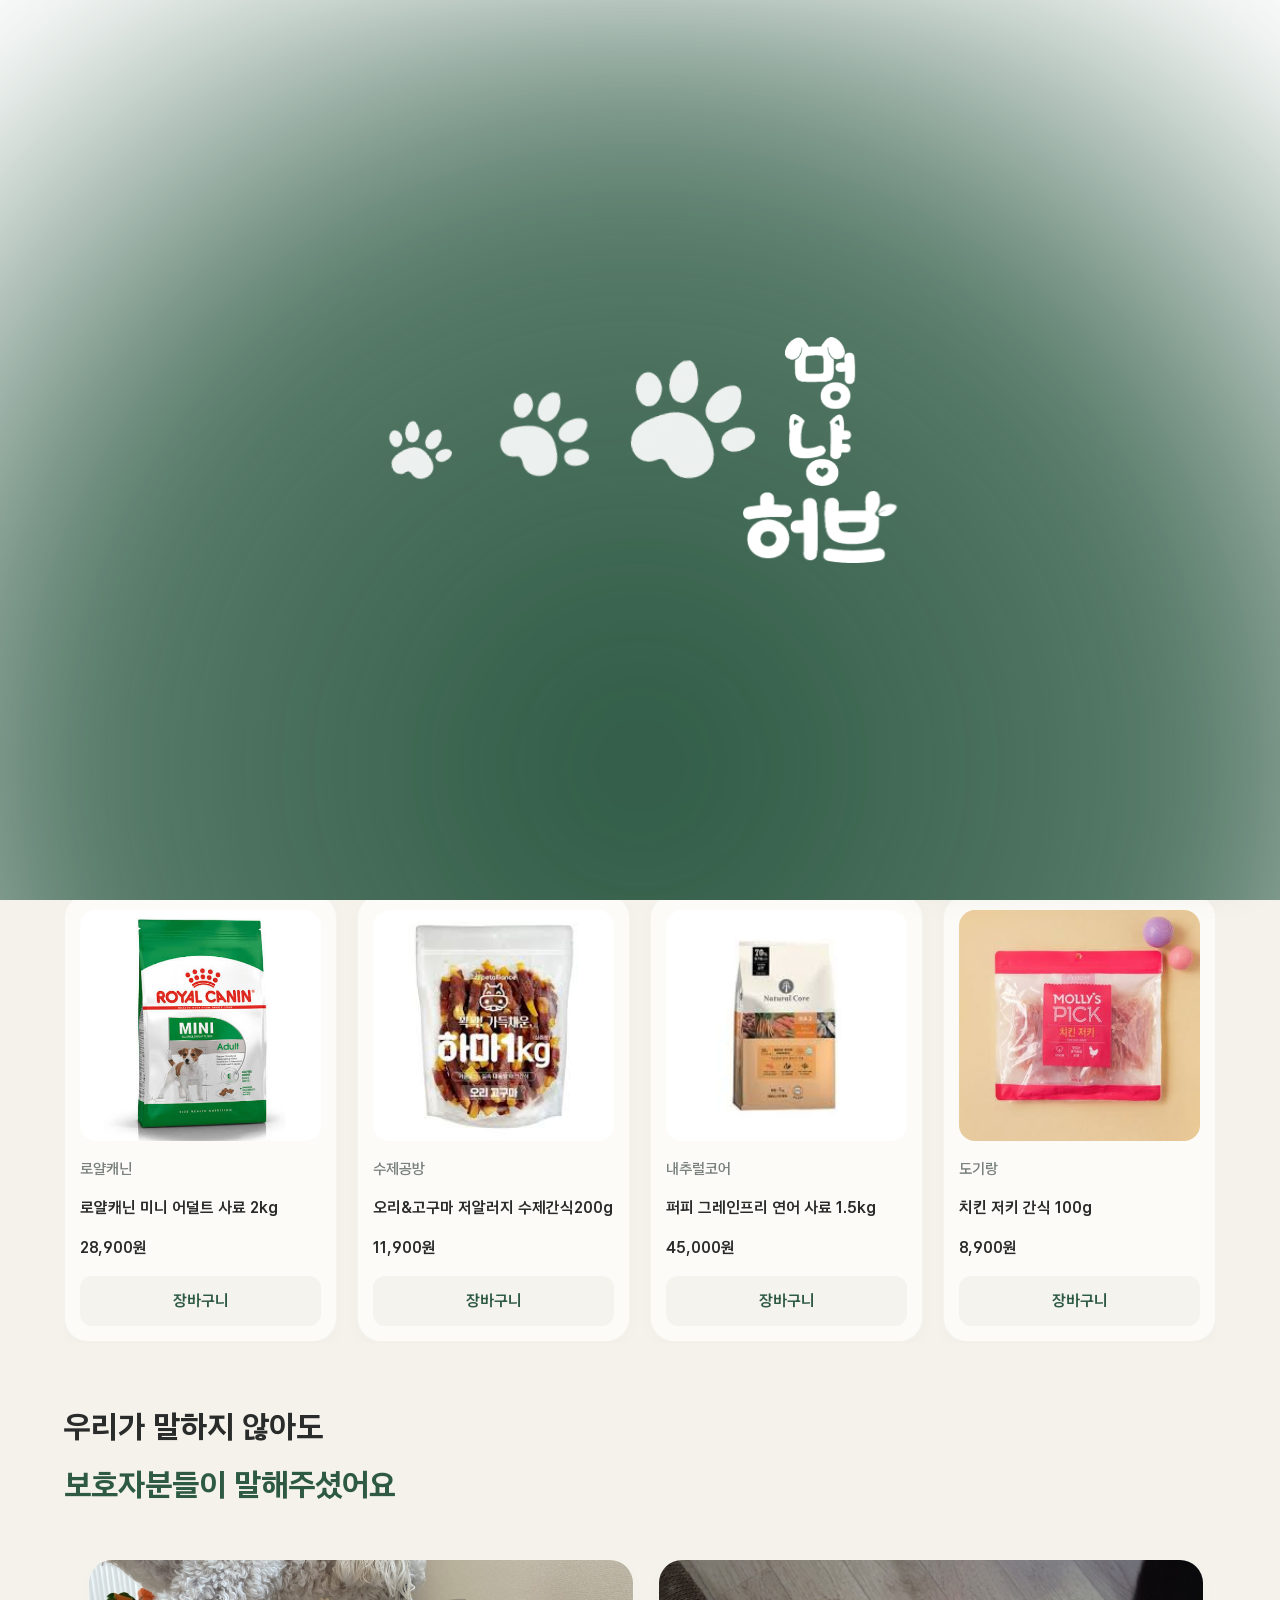
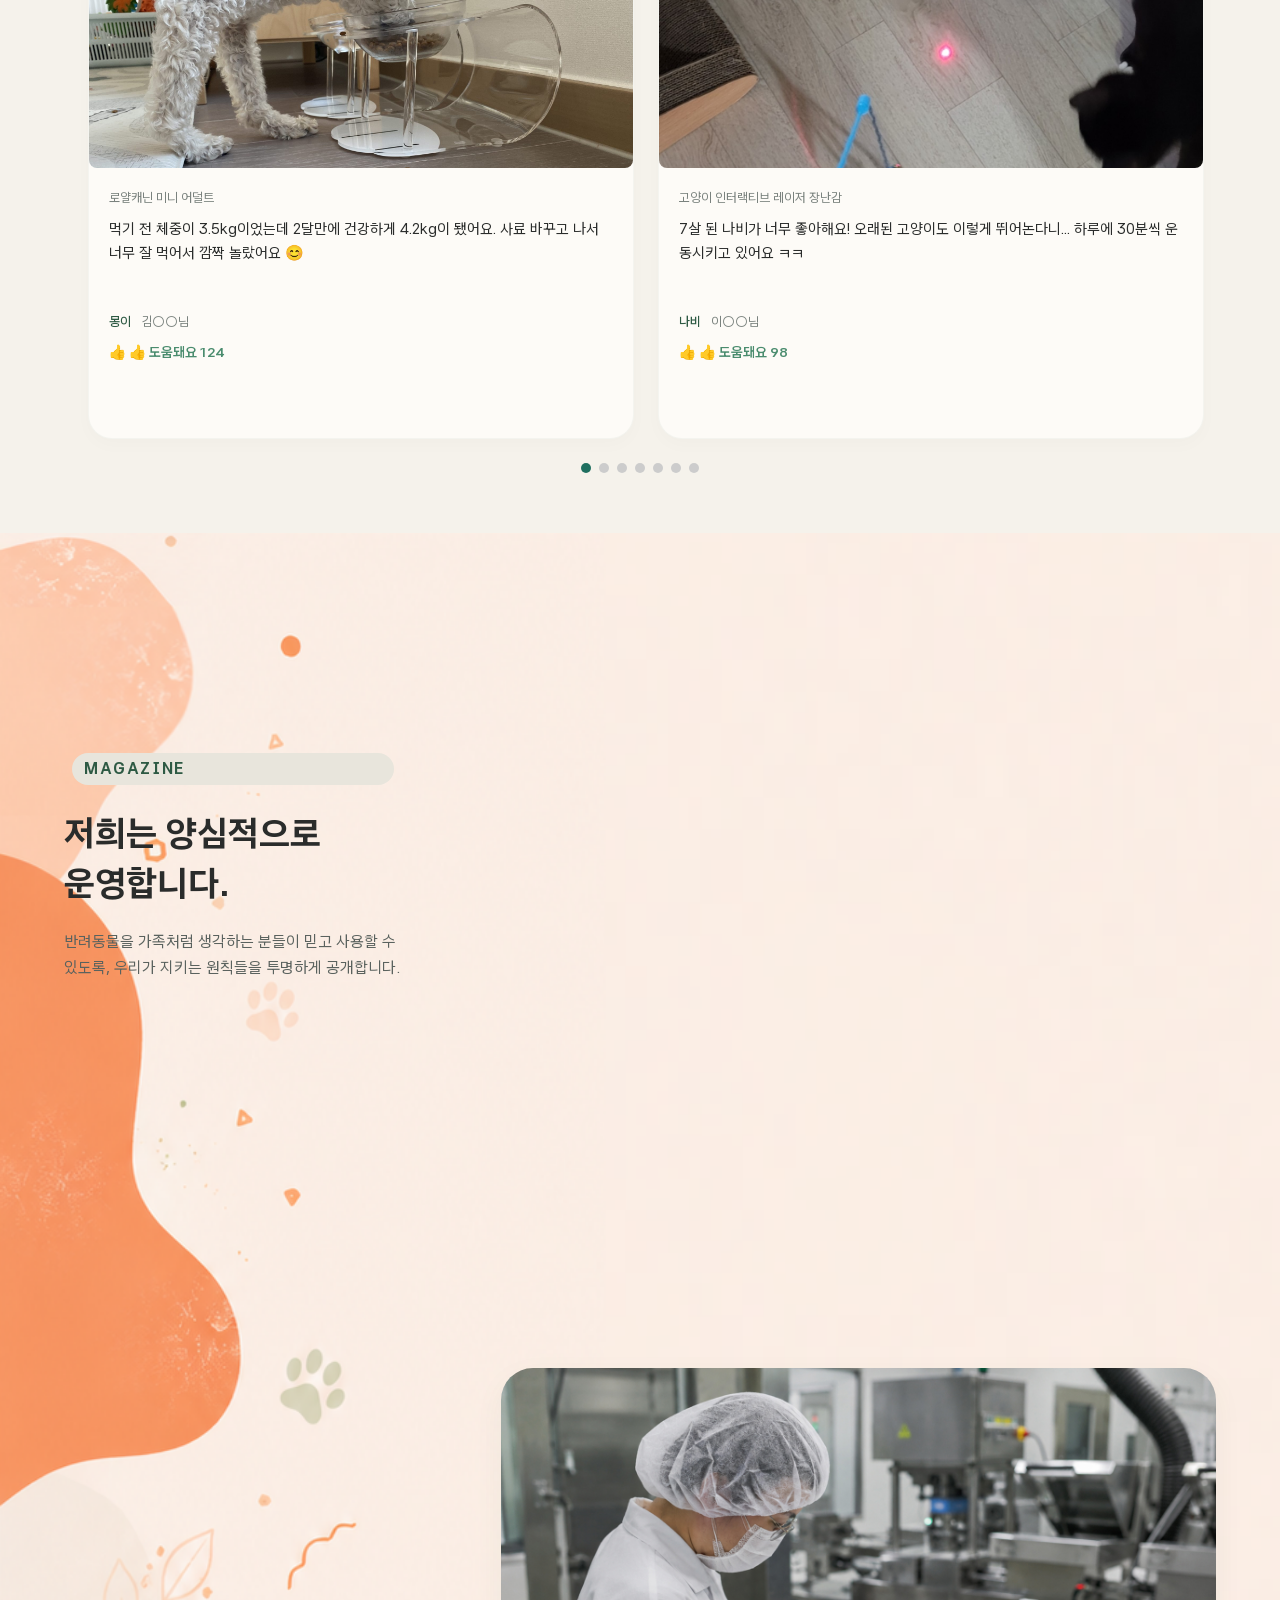
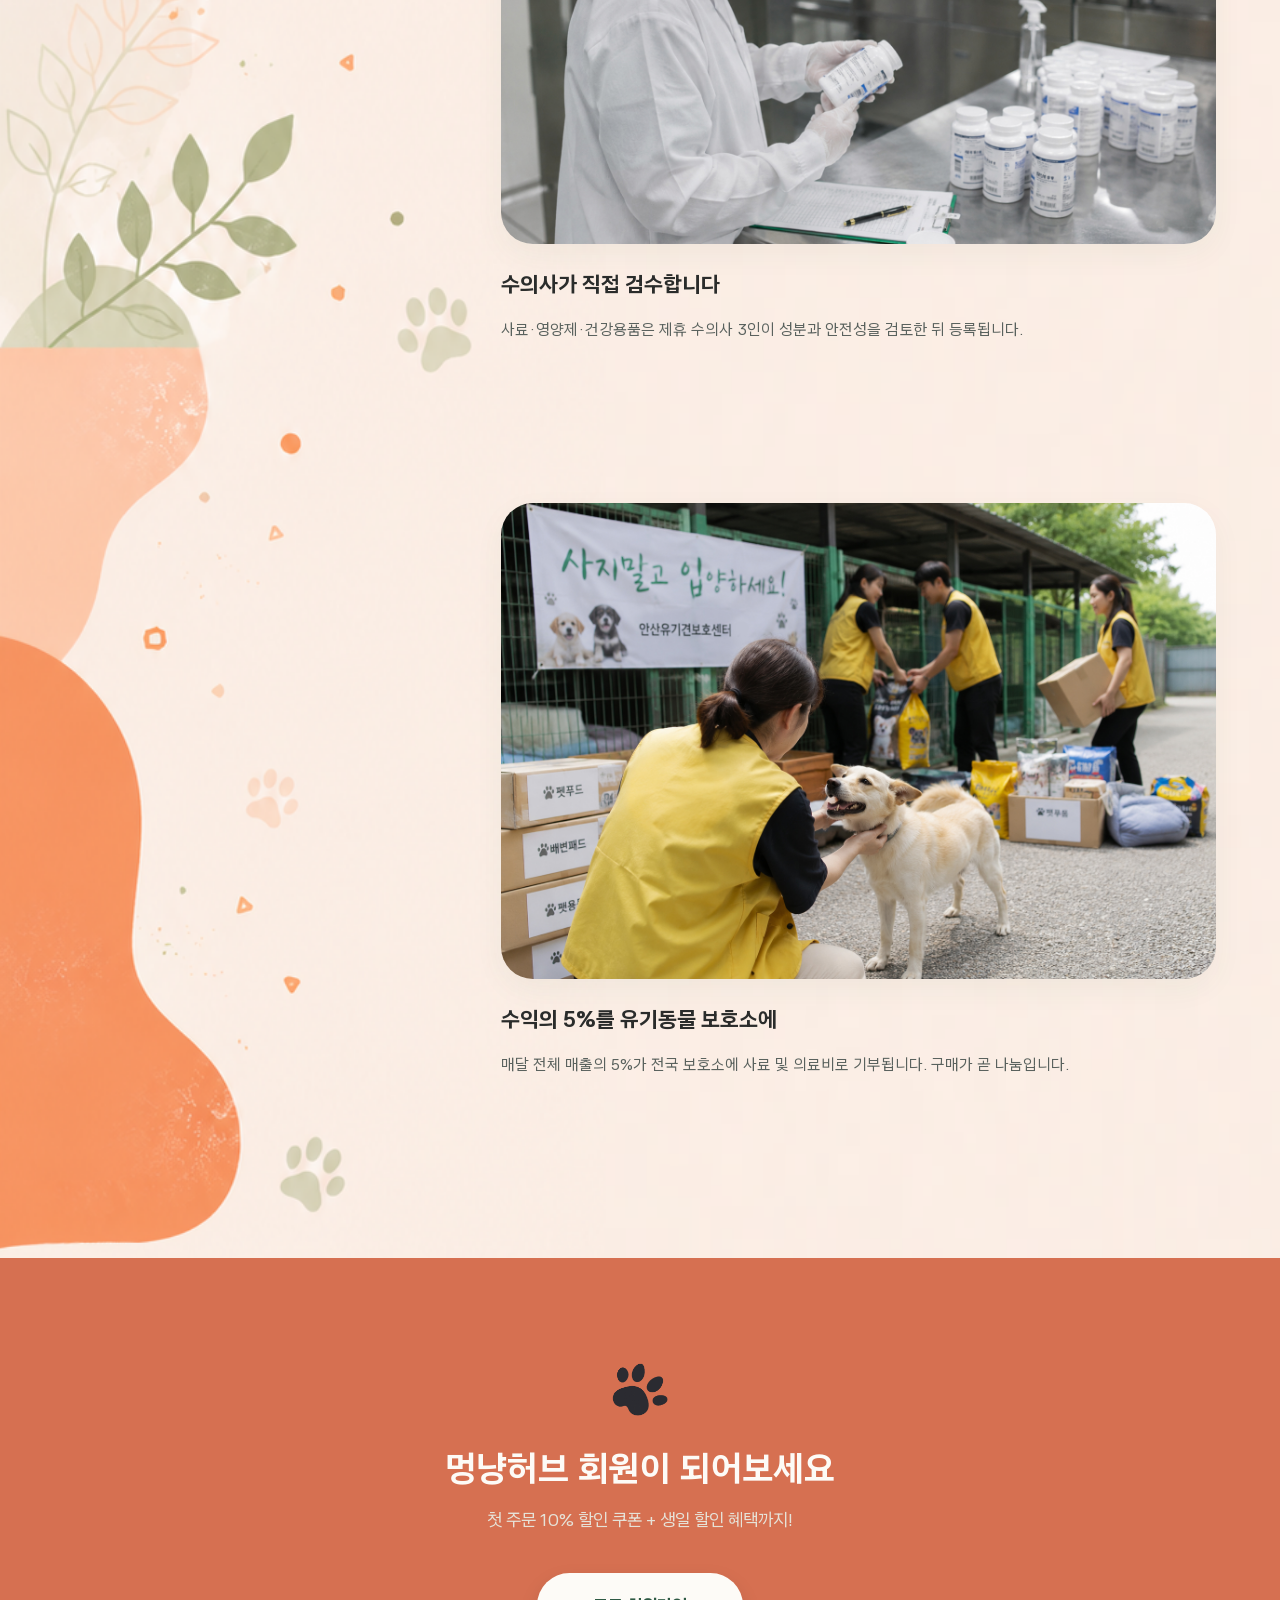
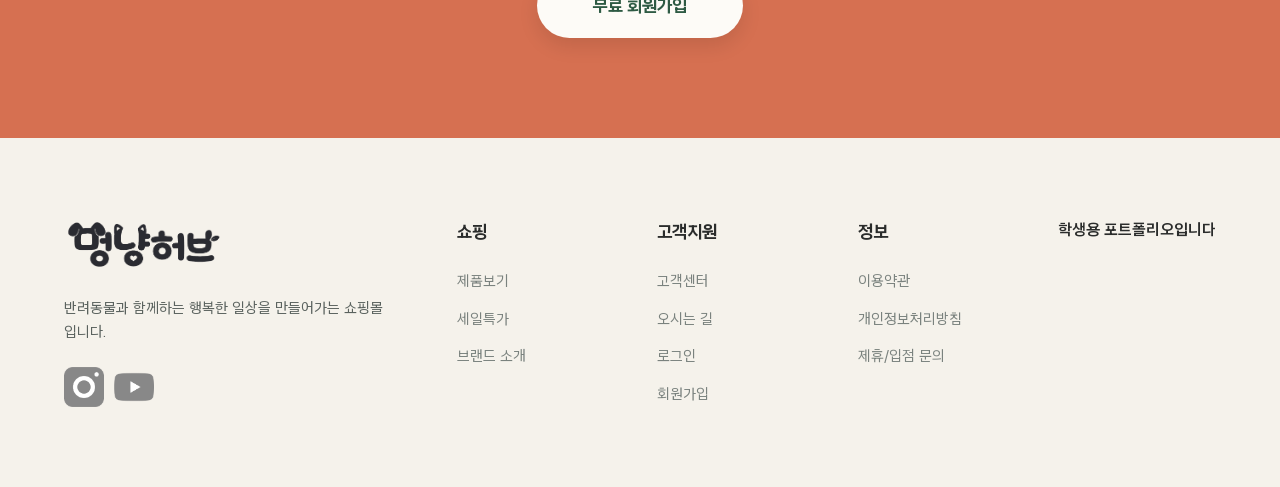
==== commit d2991975: "fix: 세일페이지 헤더 애니메이션 transform 잔류로 인한 모바일 로그인/장바구니 메뉴 미노출 버그 수정" ====
--- a/index.html
+++ b/index.html
@@ -14,30 +14,6 @@
 
     <!-- ==================== 인트로 전용 스타일 프리셋 ==================== -->
     <style>
-        /* =======================================================
-           [인트로 세부 설정창] 
-           여기서 원하시는 위치와 크기 숫자를 직접 조정하시면 됩니다!
-        ======================================================= */
-        :root {
-            /* 1. 글자 이미지(T1, T2, T3) 크기 조절 */
-            --t1-width: 4.5rem;  /* T1 크기 */
-            --t2-width: 4.5rem;  /* T2 크기 */
-            --t3-width: 4.5rem;  /* T3 크기 */
-
-            /* 2. 발자국 위치 조절 (왼쪽 0% ~ 100% 오른쪽 / 아래 0% ~ 100% 위) */
-            /* 첫 번째 발자국 (가장 왼쪽 아래) */
-            --foot1-left: 20%;
-            --foot1-bottom: 16%;
-            
-            /* 두 번째 발자국 (중간 대각선) */
-            --foot2-left: 24%;
-            --foot2-bottom: 22%;
-            
-            /* 세 번째 발자국 (가장 크고 가운데에 가까운 위치) */
-            --foot3-left: 28%;
-            --foot3-bottom: 31%;
-        }
-
         /* 초기 로드 시 스크롤 절대 방지 및 커서 숨김 */
         body.intro-active {
             overflow: hidden !important;
@@ -101,38 +77,33 @@
             padding: 2rem;
         }
 
-        /* 1. 글자 이미지 애니메이션 영역 (정중앙 가로 배치 - 기존 클래스 충돌 방지용 text-wraping 유지) */
+        /* 1. 글자 이미지 애니메이션 영역 (중앙 배치) */
         .text-wraping {
             position: absolute;
             top: 50%;
-            left: 32.5%;
+            left: 50%;
             transform: translate(-50%, -50%);
-            display: flex !important; 
+            display: flex !important;
             flex-direction: row !important; /* 세로 정렬 절대 방지 */
             flex-wrap: nowrap !important;   /* 줄바꿈 절대 방지 */
             justify-content: center;
             align-items: center;
             gap: 1.5rem;
-            height: 1rem;  /* 내용물 크기만큼만 넓이 차지 */
+            width: max-content !important;  /* 내용물 크기만큼만 넓이 차지 */
             z-index: 10;
-            scale: 0.5;
         }
 
         .intro-text-img {
-            /* 추가된 부분 시작: 외부 CSS 충돌 및 찌그러짐 완벽 방지 */
-            width: auto !important; 
-            flex-shrink: 0 !important; 
-            /* 추가된 부분 끝 */
-
+            height: 4.5rem;
             object-fit: contain;
             opacity: 0;
             animation: boingEffect 0.65s cubic-bezier(0.175, 0.885, 0.32, 1.275) forwards;
         }
 
-        /* 위 설정창(:root)의 값을 가져와서 각각의 크기를 적용 */
-        .intro-text-img:nth-child(1) { width: var(--t1-width); animation-delay: 2.2s; }
-        .intro-text-img:nth-child(2) { width: var(--t2-width); animation-delay: 2.5s; }
-        .intro-text-img:nth-child(3) { width: var(--t3-width); animation-delay: 2.8s; }
+        /* 글자는 발자국 이후에 등장하도록 딜레이 유지 */
+        .intro-text-img:nth-child(1) { animation-delay: 2.2s; }
+        .intro-text-img:nth-child(2) { animation-delay: 2.5s; }
+        .intro-text-img:nth-child(3) { animation-delay: 2.8s; }
 
         @keyframes boingEffect {
             0% { opacity: 0; transform: scale(0); }
@@ -141,53 +112,36 @@
             100% { opacity: 1; transform: scale(1); }
         }
 
-        /* 2. 발자국 애니메이션 영역 (대각선 배치) */
+        /* 2. 발자국 애니메이션 영역 (글자 아래 배치) */
         .footprint-wrap {
-            position: absolute;
-            top: 0; 
-            left: 0;
-            width: 100vw; 
-            height: 100vh;
-            pointer-events: none; /* 클릭 방해 안되게 처리 */
+            display: flex;
+            justify-content: center;
+            align-items: center;
+            gap: 3rem;
+            height: 8rem;
         }
 
         .footprint {
-            position: absolute; /* 대각선 배치를 위해 절대 위치 사용 */
+            width: 4.5rem;
+            height: 4.5rem;
             object-fit: contain;
             opacity: 0;
+            transform: translateY(40px) scale(0.2);
             filter: brightness(0) invert(1);
-        }
-
-        /* 발자국이 조금씩 커지도록 고정 크기 할당 및 위치 변수 적용 */
-        .footprint:nth-child(1) { 
-            left: var(--foot1-left); bottom: var(--foot1-bottom);
-            width: 3.5rem; height: 3.5rem; 
-            animation: fpPop1 0.7s cubic-bezier(0.34, 1.56, 0.64, 1) 0.6s forwards; 
-        }
-        .footprint:nth-child(2) { 
-            left: var(--foot2-left); bottom: var(--foot2-bottom);
-            width: 5rem; height: 5rem; 
-            animation: fpPop2 0.7s cubic-bezier(0.34, 1.56, 0.64, 1) 1.1s forwards; 
-        }
-        .footprint:nth-child(3) { 
-            left: var(--foot3-left); bottom: var(--foot3-bottom);
-            width: 6.5rem; height: 6.5rem; 
-            animation: fpPop3 0.7s cubic-bezier(0.34, 1.56, 0.64, 1) 1.6s forwards; 
-        }
-
-        /* 제자리에서 커지면서 나타나도록 수정 */
-        @keyframes fpPop1 {
-            0% { opacity: 0; transform: translateY(30px) scale(0.2) rotate(-15deg); }
-            100% { opacity:0.9; transform: translateY(0) scale(1) rotate(-15deg); } 
-        }
-        @keyframes fpPop2 {
-            0% { opacity: 0; transform: translateY(30px) scale(0.2) rotate(10deg); }
-            100% { opacity:0.9; transform: translateY(0) scale(1) rotate(10deg); } 
-        }
-        @keyframes fpPop3 {
-            0% { opacity: 0; transform: translateY(30px) scale(0.2) rotate(-5deg); }
-            100% { opacity:0.9; transform: translateY(0) scale(1) rotate(-5deg); } 
-        }
+            animation: footprintPop 0.7s cubic-bezier(0.34, 1.56, 0.64, 1) forwards;
+        }
+
+        .footprint:nth-child(1) { animation-delay: 0.6s; animation-name: fpPop1; }
+        .footprint:nth-child(2) { animation-delay: 1.1s; animation-name: fpPop2; width: 5.5rem; height: 5.5rem; }
+        .footprint:nth-child(3) { animation-delay: 1.6s; animation-name: fpPop3; width: 6.5rem; height: 6.5rem; }
+
+        @keyframes footprintPop {
+            0% { opacity: 0; transform: translateY(40px) scale(0.2); }
+            100% { opacity: 0.85; }
+        }
+        @keyframes fpPop1 { 100% { opacity:0.9; transform: translateY(0) rotate(-15deg) scale(1); } }
+        @keyframes fpPop2 { 100% { opacity:0.9; transform: translateY(-15px) rotate(10deg) scale(1.2); } }
+        @keyframes fpPop3 { 100% { opacity:0.9; transform: translateY(-30px) rotate(-5deg) scale(1.4); } }
 
         /* 3. 입장 유도 가이드 글씨 */
         .entry-guide {
@@ -215,55 +169,26 @@
             pointer-events: none;
         }
 
+        
+
         /* ==================== 반응형 레이아웃 ==================== */
         @media (max-width: 1024px) {
-:root {
-            /* 1. 글자 이미지(T1, T2, T3) 크기 조절 (width를 height로 변경) */
-            --t1-height: 4.5rem;  /* T1 세로 크기 */
-            --t2-height: 4.5rem;  /* T2 세로 크기 */
-            --t3-height: 4.5rem;  /* T3 세로 크기 */
-
-            /* 2. 발자국 위치 조절 */
-            --foot1-left: 14%;
-            --foot1-bottom: 17%;
-            
-            --foot2-left: 24%;
-            --foot2-bottom: 20%;
-            
-            --foot3-left: 19%;
-            --foot3-bottom: 29%;
-        }
-            .text-wraping { gap: 1rem; }
-            .footprint:nth-child(1) { width: 3rem; height: 3rem; }
+            .text-wrap { gap: 1rem; margin-bottom: 1.5rem; }
+            .intro-text-img { height: 3.5rem; }
+            .footprint-wrap { gap: 2rem; }
+            .footprint:nth-child(1) { width: 3.5rem; height: 3.5rem; }
             .footprint:nth-child(2) { width: 4.3rem; height: 4.3rem; }
-            .footprint:nth-child(3) { width: 5.5rem; height: 5.5rem; }
+            .footprint:nth-child(3) { width: 5.2rem; height: 5.2rem; }
         }
 
         @media (max-width: 480px) {
-            :root {
-            /* 1. 글자 이미지(T1, T2, T3) 크기 조절 (width를 height로 변경) */
-            --t1-height: 4.5rem;  /* T1 세로 크기 */
-            --t2-height: 4.5rem;  /* T2 세로 크기 */
-            --t3-height: 4.5rem;  /* T3 세로 크기 */
-
-            /* 2. 발자국 위치 조절 */
-            --foot1-left: 32%;
-            --foot1-bottom: 17%;
-            
-            --foot2-left: 14%;
-            --foot2-bottom: 22%;
-            
-            --foot3-left: 26%;
-            --foot3-bottom: 28%;
-        }
-
-        .slidewrap{
-    width: 100%;
-    height: 100%;
-    position: relative;
-    overflow: hidden;
-    top: 2rem;
-}
+            .text-wrap { gap: 0.6rem; margin-bottom: 1rem; }
+            .intro-text-img { height: 2.5rem; }
+            .footprint-wrap { gap: 1.2rem; }
+            .footprint:nth-child(1) { width: 2.8rem; height: 2.8rem; }
+            .footprint:nth-child(2) { width: 3.4rem; height: 3.4rem; }
+            .footprint:nth-child(3) { width: 4.2rem; height: 4.2rem; }
+            .entry-guide { font-size: 0.85rem; bottom: 3rem; }
         }
     </style>
 </head>
@@ -281,8 +206,7 @@
         </div>
 
         <!-- 정중앙에 가로로 나란히 뜨는 글자 이미지 3개 -->
-        <!-- 기존 스타일 충돌을 막기 위해 text-wraping 클래스 적용 -->
-        <div class="text-wraping">
+        <div class="text-wrap">
             <img src="./img/T1.png" alt="T1" class="intro-text-img">
             <img src="./img/T2.png" alt="T2" class="intro-text-img">
             <img src="./img/T3.png" alt="T3" class="intro-text-img">
@@ -412,12 +336,14 @@
             </div>
         </div>
     </div>
+    
     <div class="review">
         <h1>우리가 말하지 않아도</h1>
         <h1>보호자분들이 말해주셨어요</h1>
         <div class="review_box">
         </div>
     </div>
+
     <div class="brandBox">
         <div class="brand-container">
             <div class="brand-sidebar">
--- a/css/index.css
+++ b/css/index.css
@@ -5,7 +5,7 @@
 }
 .headerInner.move.on {
     opacity: 1;
-    transform: translateY(0);
+    transform: none;
 }
 .banner.move{
     opacity: 0;
@@ -70,8 +70,8 @@
     margin-top: 1.5rem;
 }
 .review_dot {
-    width: 0.785rem;
-    height: 0.785rem;
+    width: 0.625rem;
+    height: 0.625rem;
     border-radius: 50%;
     background-color: #ccc;
     cursor: pointer;
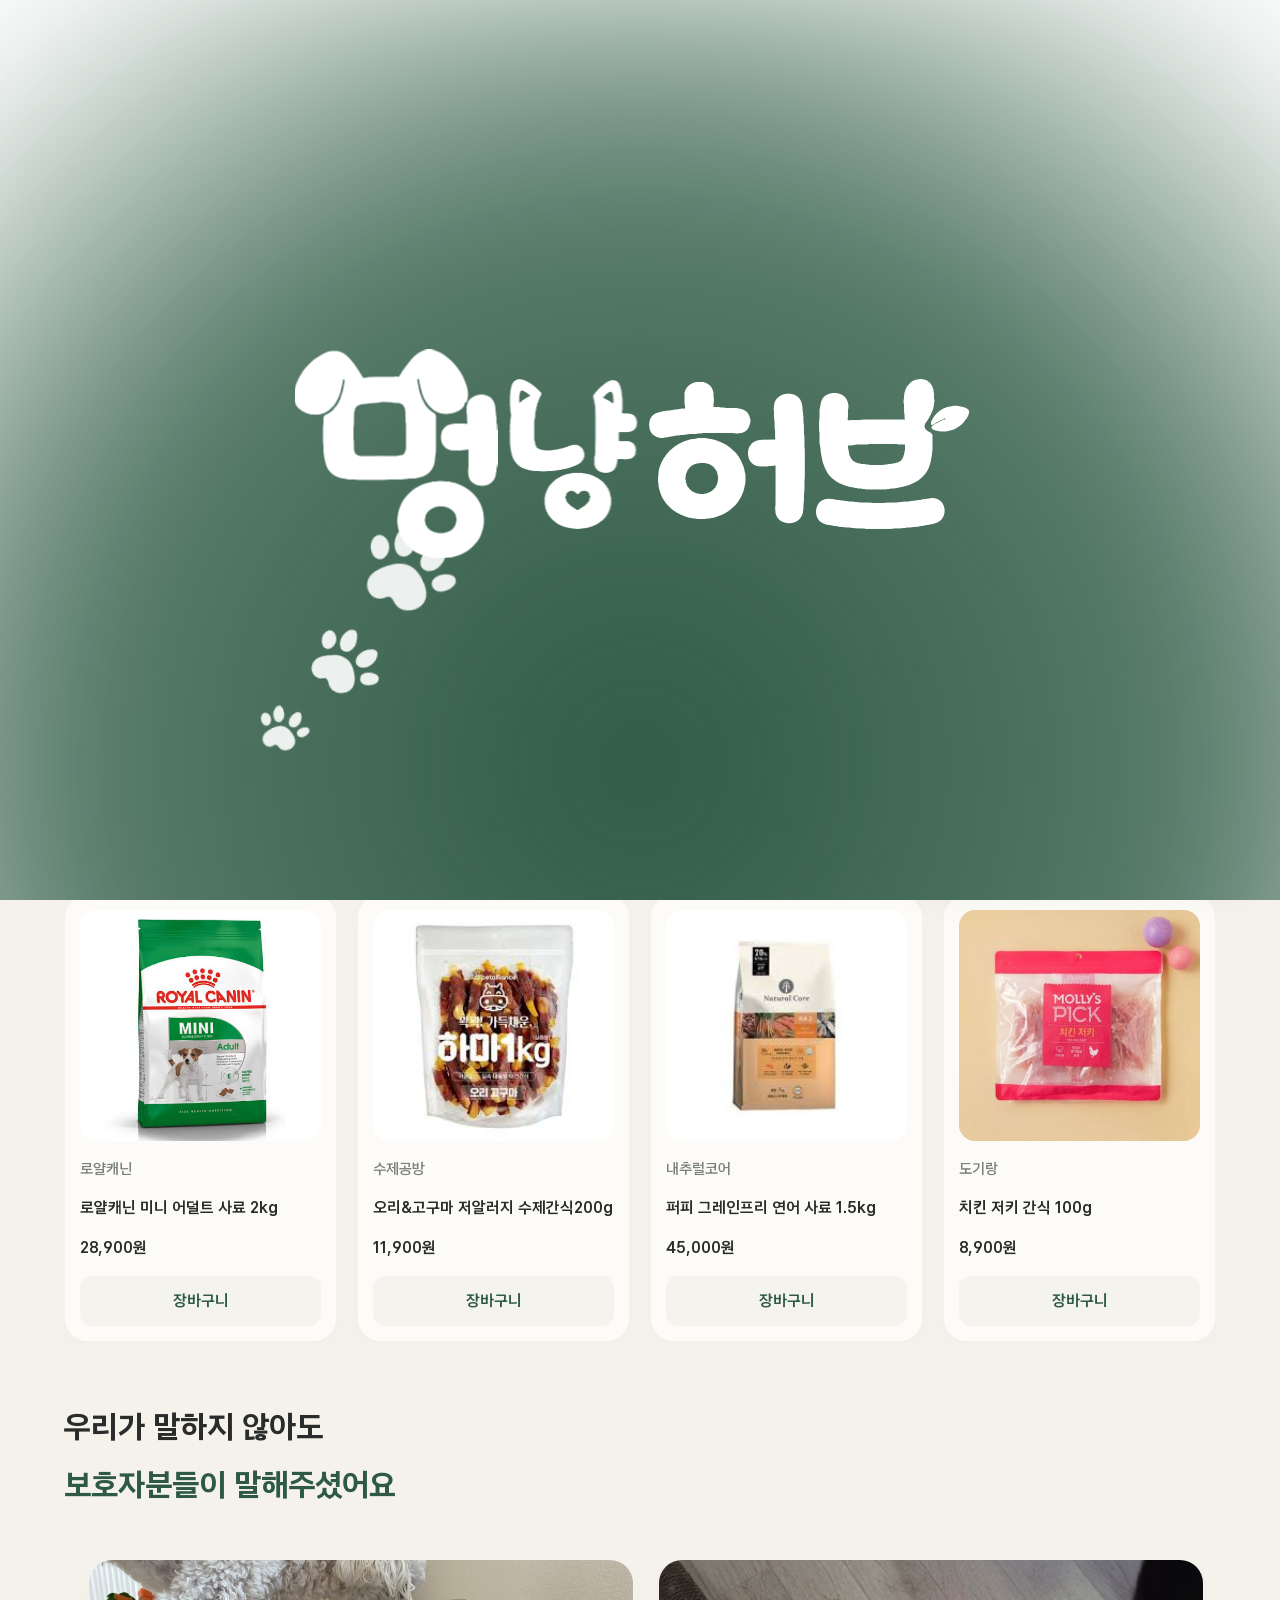
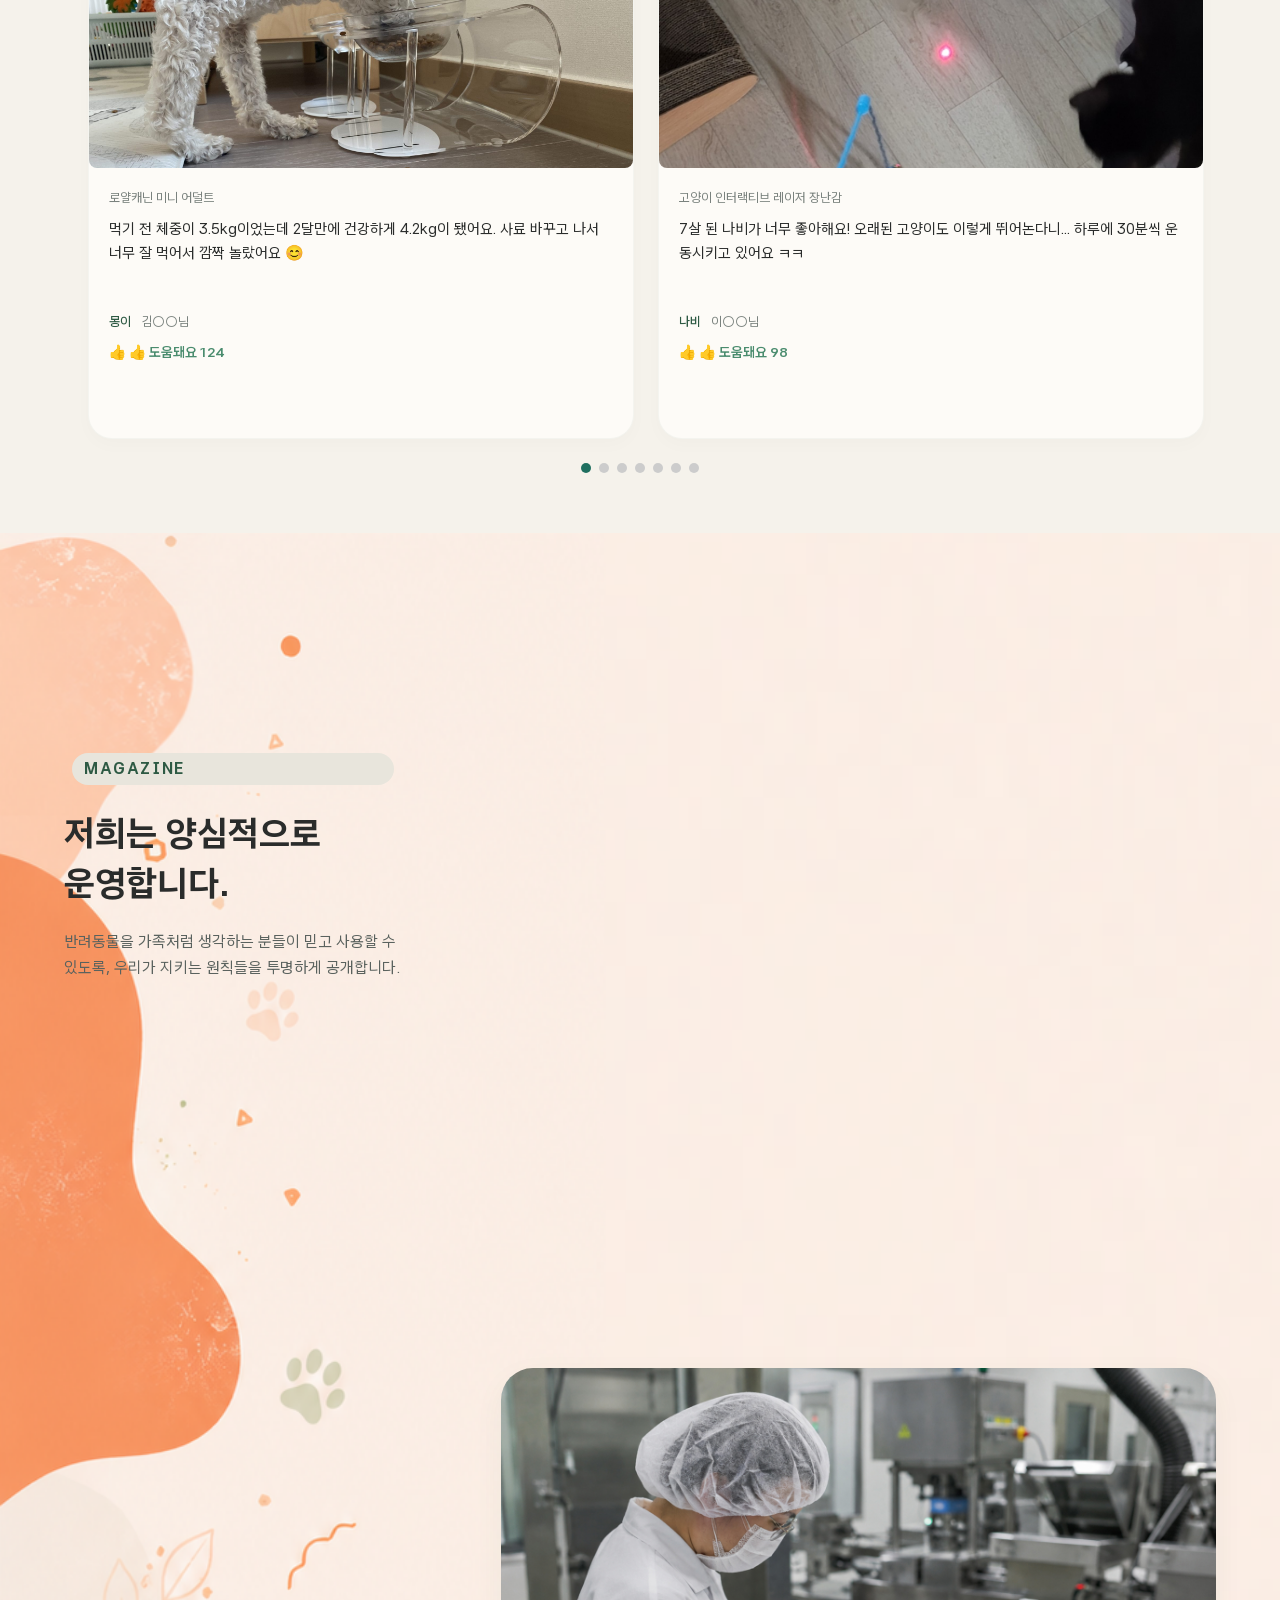
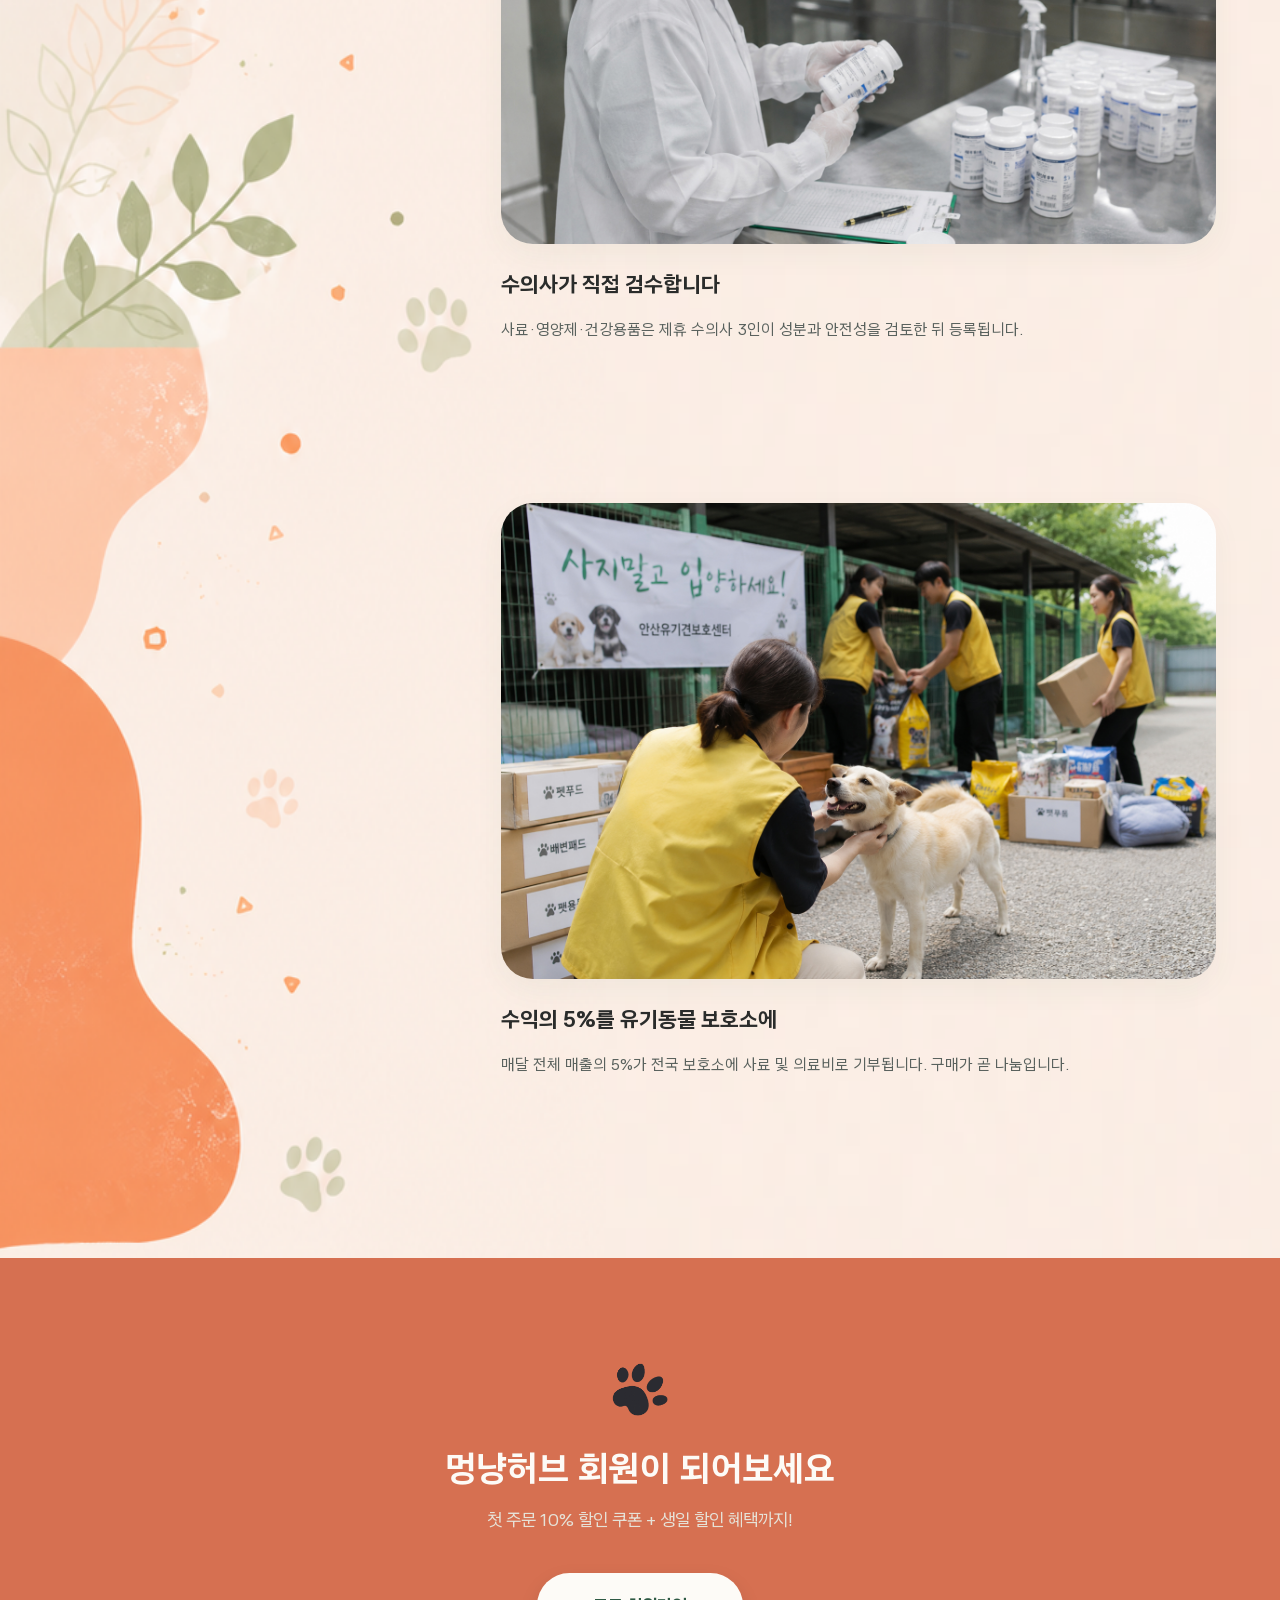
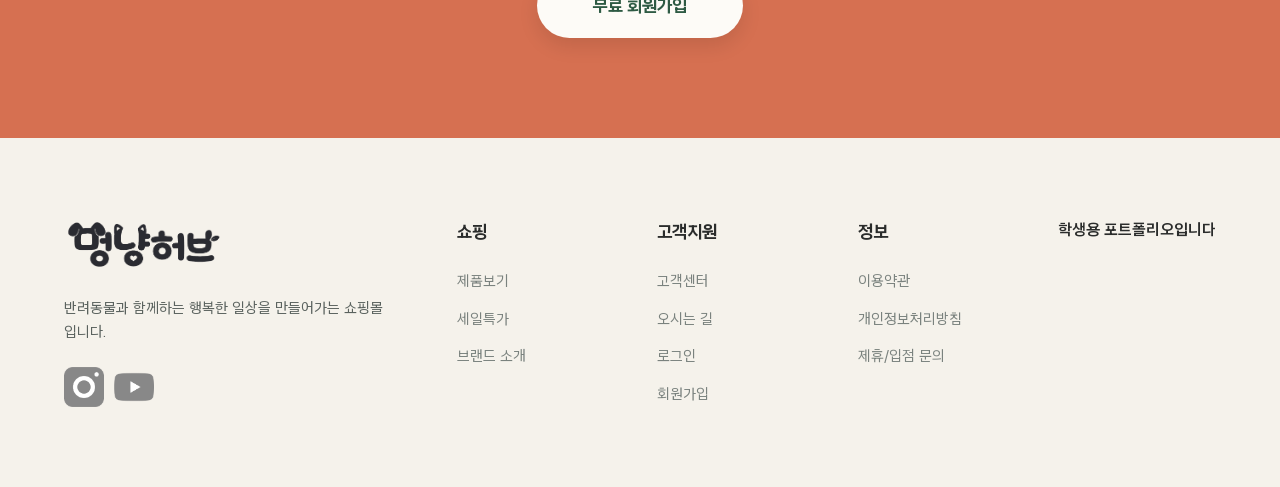
==== commit 14a564fc: "Merge branch 'main' of https://github.com/projectMangRyung/teamproject into younggi12" ====
--- a/index.html
+++ b/index.html
@@ -14,6 +14,30 @@
 
     <!-- ==================== 인트로 전용 스타일 프리셋 ==================== -->
     <style>
+        /* =======================================================
+           [인트로 세부 설정창] 
+           여기서 원하시는 위치와 크기 숫자를 직접 조정하시면 됩니다!
+        ======================================================= */
+        :root {
+            /* 1. 글자 이미지(T1, T2, T3) 크기 조절 */
+            --t1-width: 4.5rem;  /* T1 크기 */
+            --t2-width: 4.5rem;  /* T2 크기 */
+            --t3-width: 4.5rem;  /* T3 크기 */
+
+            /* 2. 발자국 위치 조절 (왼쪽 0% ~ 100% 오른쪽 / 아래 0% ~ 100% 위) */
+            /* 첫 번째 발자국 (가장 왼쪽 아래) */
+            --foot1-left: 20%;
+            --foot1-bottom: 16%;
+            
+            /* 두 번째 발자국 (중간 대각선) */
+            --foot2-left: 24%;
+            --foot2-bottom: 22%;
+            
+            /* 세 번째 발자국 (가장 크고 가운데에 가까운 위치) */
+            --foot3-left: 28%;
+            --foot3-bottom: 31%;
+        }
+
         /* 초기 로드 시 스크롤 절대 방지 및 커서 숨김 */
         body.intro-active {
             overflow: hidden !important;
@@ -77,33 +101,38 @@
             padding: 2rem;
         }
 
-        /* 1. 글자 이미지 애니메이션 영역 (중앙 배치) */
+        /* 1. 글자 이미지 애니메이션 영역 (정중앙 가로 배치 - 기존 클래스 충돌 방지용 text-wraping 유지) */
         .text-wraping {
             position: absolute;
             top: 50%;
-            left: 50%;
+            left: 32.5%;
             transform: translate(-50%, -50%);
-            display: flex !important;
+            display: flex !important; 
             flex-direction: row !important; /* 세로 정렬 절대 방지 */
             flex-wrap: nowrap !important;   /* 줄바꿈 절대 방지 */
             justify-content: center;
             align-items: center;
             gap: 1.5rem;
-            width: max-content !important;  /* 내용물 크기만큼만 넓이 차지 */
+            height: 1rem;  /* 내용물 크기만큼만 넓이 차지 */
             z-index: 10;
+            scale: 0.5;
         }
 
         .intro-text-img {
-            height: 4.5rem;
+            /* 추가된 부분 시작: 외부 CSS 충돌 및 찌그러짐 완벽 방지 */
+            width: auto !important; 
+            flex-shrink: 0 !important; 
+            /* 추가된 부분 끝 */
+
             object-fit: contain;
             opacity: 0;
             animation: boingEffect 0.65s cubic-bezier(0.175, 0.885, 0.32, 1.275) forwards;
         }
 
-        /* 글자는 발자국 이후에 등장하도록 딜레이 유지 */
-        .intro-text-img:nth-child(1) { animation-delay: 2.2s; }
-        .intro-text-img:nth-child(2) { animation-delay: 2.5s; }
-        .intro-text-img:nth-child(3) { animation-delay: 2.8s; }
+        /* 위 설정창(:root)의 값을 가져와서 각각의 크기를 적용 */
+        .intro-text-img:nth-child(1) { width: var(--t1-width); animation-delay: 2.2s; }
+        .intro-text-img:nth-child(2) { width: var(--t2-width); animation-delay: 2.5s; }
+        .intro-text-img:nth-child(3) { width: var(--t3-width); animation-delay: 2.8s; }
 
         @keyframes boingEffect {
             0% { opacity: 0; transform: scale(0); }
@@ -112,36 +141,53 @@
             100% { opacity: 1; transform: scale(1); }
         }
 
-        /* 2. 발자국 애니메이션 영역 (글자 아래 배치) */
+        /* 2. 발자국 애니메이션 영역 (대각선 배치) */
         .footprint-wrap {
-            display: flex;
-            justify-content: center;
-            align-items: center;
-            gap: 3rem;
-            height: 8rem;
+            position: absolute;
+            top: 0; 
+            left: 0;
+            width: 100vw; 
+            height: 100vh;
+            pointer-events: none; /* 클릭 방해 안되게 처리 */
         }
 
         .footprint {
-            width: 4.5rem;
-            height: 4.5rem;
+            position: absolute; /* 대각선 배치를 위해 절대 위치 사용 */
             object-fit: contain;
             opacity: 0;
-            transform: translateY(40px) scale(0.2);
             filter: brightness(0) invert(1);
-            animation: footprintPop 0.7s cubic-bezier(0.34, 1.56, 0.64, 1) forwards;
-        }
-
-        .footprint:nth-child(1) { animation-delay: 0.6s; animation-name: fpPop1; }
-        .footprint:nth-child(2) { animation-delay: 1.1s; animation-name: fpPop2; width: 5.5rem; height: 5.5rem; }
-        .footprint:nth-child(3) { animation-delay: 1.6s; animation-name: fpPop3; width: 6.5rem; height: 6.5rem; }
-
-        @keyframes footprintPop {
-            0% { opacity: 0; transform: translateY(40px) scale(0.2); }
-            100% { opacity: 0.85; }
-        }
-        @keyframes fpPop1 { 100% { opacity:0.9; transform: translateY(0) rotate(-15deg) scale(1); } }
-        @keyframes fpPop2 { 100% { opacity:0.9; transform: translateY(-15px) rotate(10deg) scale(1.2); } }
-        @keyframes fpPop3 { 100% { opacity:0.9; transform: translateY(-30px) rotate(-5deg) scale(1.4); } }
+        }
+
+        /* 발자국이 조금씩 커지도록 고정 크기 할당 및 위치 변수 적용 */
+        .footprint:nth-child(1) { 
+            left: var(--foot1-left); bottom: var(--foot1-bottom);
+            width: 3.5rem; height: 3.5rem; 
+            animation: fpPop1 0.7s cubic-bezier(0.34, 1.56, 0.64, 1) 0.6s forwards; 
+        }
+        .footprint:nth-child(2) { 
+            left: var(--foot2-left); bottom: var(--foot2-bottom);
+            width: 5rem; height: 5rem; 
+            animation: fpPop2 0.7s cubic-bezier(0.34, 1.56, 0.64, 1) 1.1s forwards; 
+        }
+        .footprint:nth-child(3) { 
+            left: var(--foot3-left); bottom: var(--foot3-bottom);
+            width: 6.5rem; height: 6.5rem; 
+            animation: fpPop3 0.7s cubic-bezier(0.34, 1.56, 0.64, 1) 1.6s forwards; 
+        }
+
+        /* 제자리에서 커지면서 나타나도록 수정 */
+        @keyframes fpPop1 {
+            0% { opacity: 0; transform: translateY(30px) scale(0.2) rotate(-15deg); }
+            100% { opacity:0.9; transform: translateY(0) scale(1) rotate(-15deg); } 
+        }
+        @keyframes fpPop2 {
+            0% { opacity: 0; transform: translateY(30px) scale(0.2) rotate(10deg); }
+            100% { opacity:0.9; transform: translateY(0) scale(1) rotate(10deg); } 
+        }
+        @keyframes fpPop3 {
+            0% { opacity: 0; transform: translateY(30px) scale(0.2) rotate(-5deg); }
+            100% { opacity:0.9; transform: translateY(0) scale(1) rotate(-5deg); } 
+        }
 
         /* 3. 입장 유도 가이드 글씨 */
         .entry-guide {
@@ -169,26 +215,55 @@
             pointer-events: none;
         }
 
-        
-
         /* ==================== 반응형 레이아웃 ==================== */
         @media (max-width: 1024px) {
-            .text-wrap { gap: 1rem; margin-bottom: 1.5rem; }
-            .intro-text-img { height: 3.5rem; }
-            .footprint-wrap { gap: 2rem; }
-            .footprint:nth-child(1) { width: 3.5rem; height: 3.5rem; }
+:root {
+            /* 1. 글자 이미지(T1, T2, T3) 크기 조절 (width를 height로 변경) */
+            --t1-height: 4.5rem;  /* T1 세로 크기 */
+            --t2-height: 4.5rem;  /* T2 세로 크기 */
+            --t3-height: 4.5rem;  /* T3 세로 크기 */
+
+            /* 2. 발자국 위치 조절 */
+            --foot1-left: 14%;
+            --foot1-bottom: 17%;
+            
+            --foot2-left: 24%;
+            --foot2-bottom: 20%;
+            
+            --foot3-left: 19%;
+            --foot3-bottom: 29%;
+        }
+            .text-wraping { gap: 1rem; }
+            .footprint:nth-child(1) { width: 3rem; height: 3rem; }
             .footprint:nth-child(2) { width: 4.3rem; height: 4.3rem; }
-            .footprint:nth-child(3) { width: 5.2rem; height: 5.2rem; }
+            .footprint:nth-child(3) { width: 5.5rem; height: 5.5rem; }
         }
 
         @media (max-width: 480px) {
-            .text-wrap { gap: 0.6rem; margin-bottom: 1rem; }
-            .intro-text-img { height: 2.5rem; }
-            .footprint-wrap { gap: 1.2rem; }
-            .footprint:nth-child(1) { width: 2.8rem; height: 2.8rem; }
-            .footprint:nth-child(2) { width: 3.4rem; height: 3.4rem; }
-            .footprint:nth-child(3) { width: 4.2rem; height: 4.2rem; }
-            .entry-guide { font-size: 0.85rem; bottom: 3rem; }
+            :root {
+            /* 1. 글자 이미지(T1, T2, T3) 크기 조절 (width를 height로 변경) */
+            --t1-height: 4.5rem;  /* T1 세로 크기 */
+            --t2-height: 4.5rem;  /* T2 세로 크기 */
+            --t3-height: 4.5rem;  /* T3 세로 크기 */
+
+            /* 2. 발자국 위치 조절 */
+            --foot1-left: 32%;
+            --foot1-bottom: 17%;
+            
+            --foot2-left: 14%;
+            --foot2-bottom: 22%;
+            
+            --foot3-left: 26%;
+            --foot3-bottom: 28%;
+        }
+
+        .slidewrap{
+    width: 100%;
+    height: 100%;
+    position: relative;
+    overflow: hidden;
+    top: 2rem;
+}
         }
     </style>
 </head>
@@ -206,7 +281,8 @@
         </div>
 
         <!-- 정중앙에 가로로 나란히 뜨는 글자 이미지 3개 -->
-        <div class="text-wrap">
+        <!-- 기존 스타일 충돌을 막기 위해 text-wraping 클래스 적용 -->
+        <div class="text-wraping">
             <img src="./img/T1.png" alt="T1" class="intro-text-img">
             <img src="./img/T2.png" alt="T2" class="intro-text-img">
             <img src="./img/T3.png" alt="T3" class="intro-text-img">
--- a/css/style.css
+++ b/css/style.css
@@ -773,6 +773,17 @@
     .brand-sidebar h3{
         font-size: 2rem;
     }
+
+    @media (max-width: 1024px) {
+    /* 패드 사이즈일 때 배너 높이 고정 추가 */
+    .slidewrap {
+        height: 26rem; 
+    }
+    .slide {
+        height: 100%;
+    }
+    
+}
 }
 @media (max-width: 768px) {
     .best_box {
@@ -785,4 +796,35 @@
         height: 50%;
         gap: 0.2rem;
     }
-}
+    .slidewrap {
+        height: 21.5rem; 
+    }
+    .slide {
+        height: 100%;
+    }
+}
+
+@media (max-width: 480px) {
+    .best_box {
+        grid-template-columns: repeat(1, 1fr);
+        left: 50%;
+        transform: translateX(50%);
+        width: 50%;
+    }
+    .review_box {
+        height: 50%;
+        gap: 0.2rem;
+    }
+    .slidewrap {
+        height: 15rem; 
+    }
+    .slide {
+        height: 100%;
+    }
+    .slide > img{
+    scale: 1.2; /* 이미지 확대 */
+}
+}
+
+
+
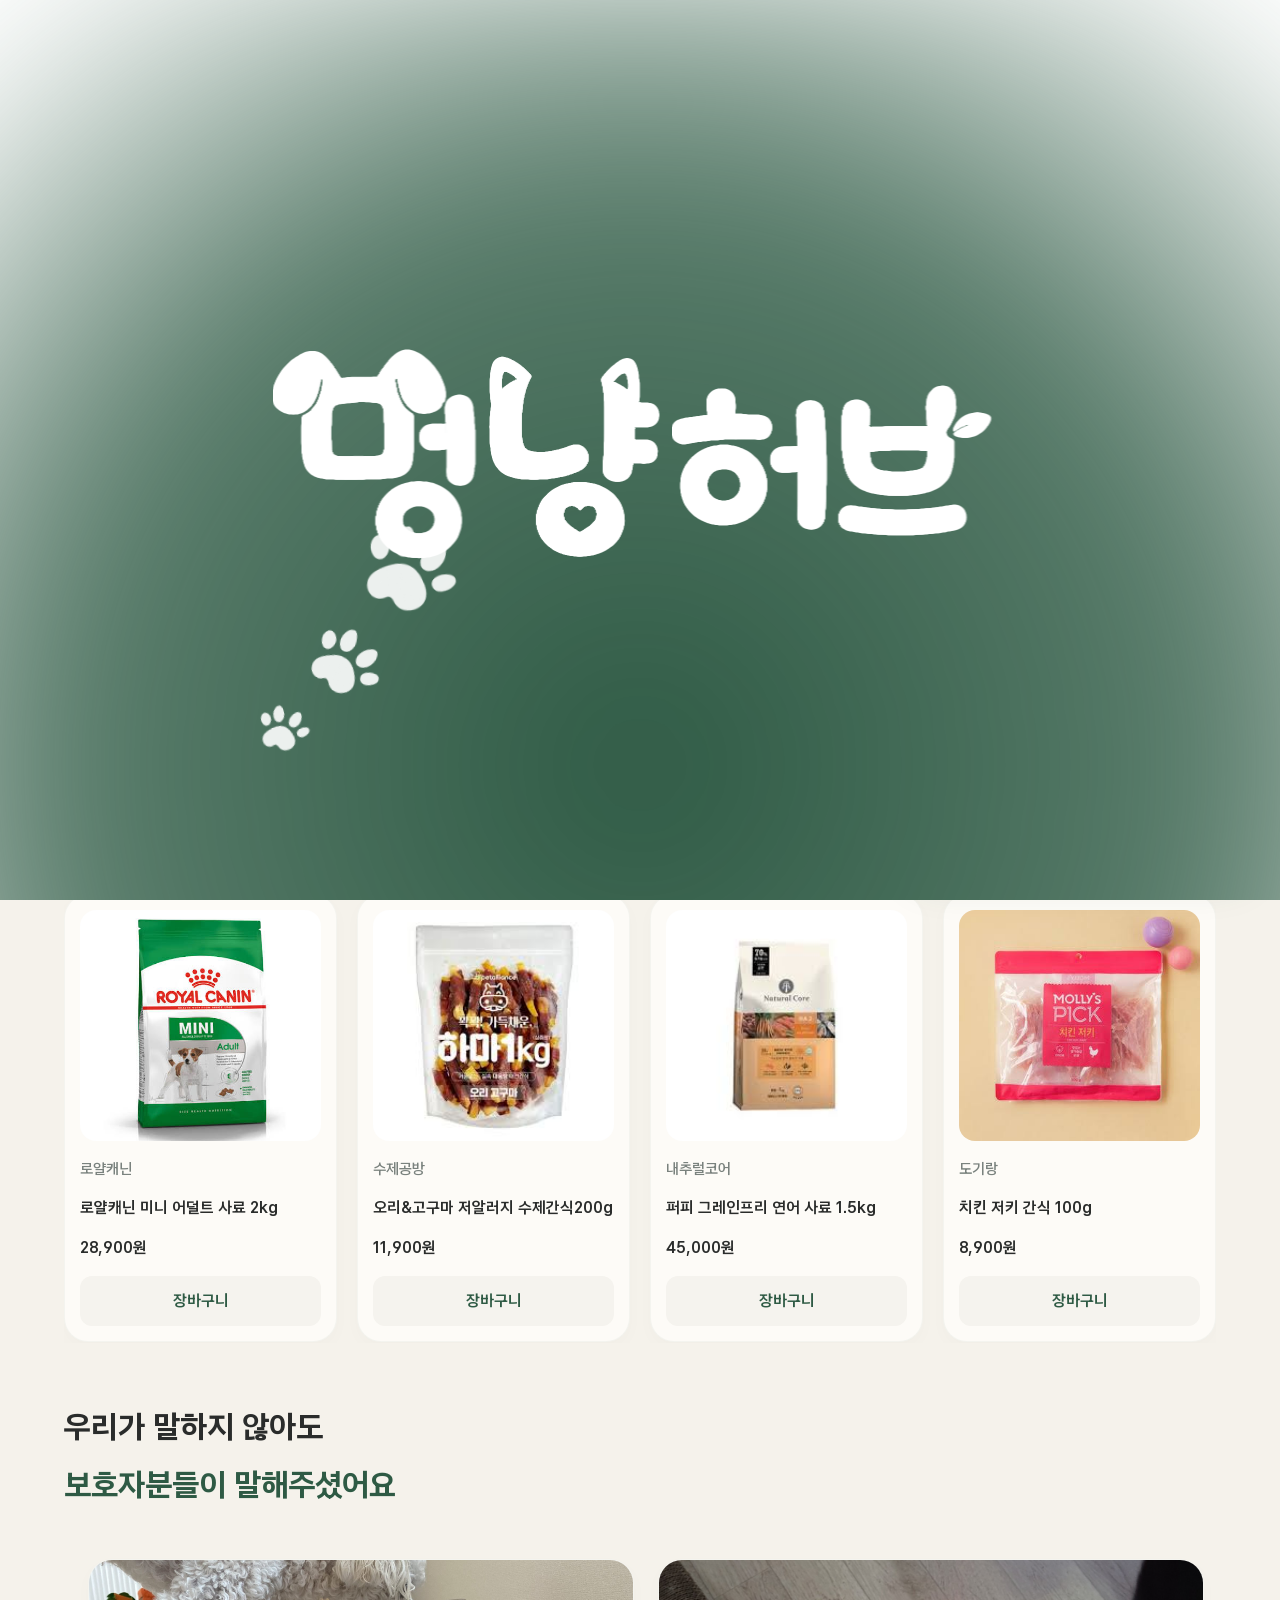
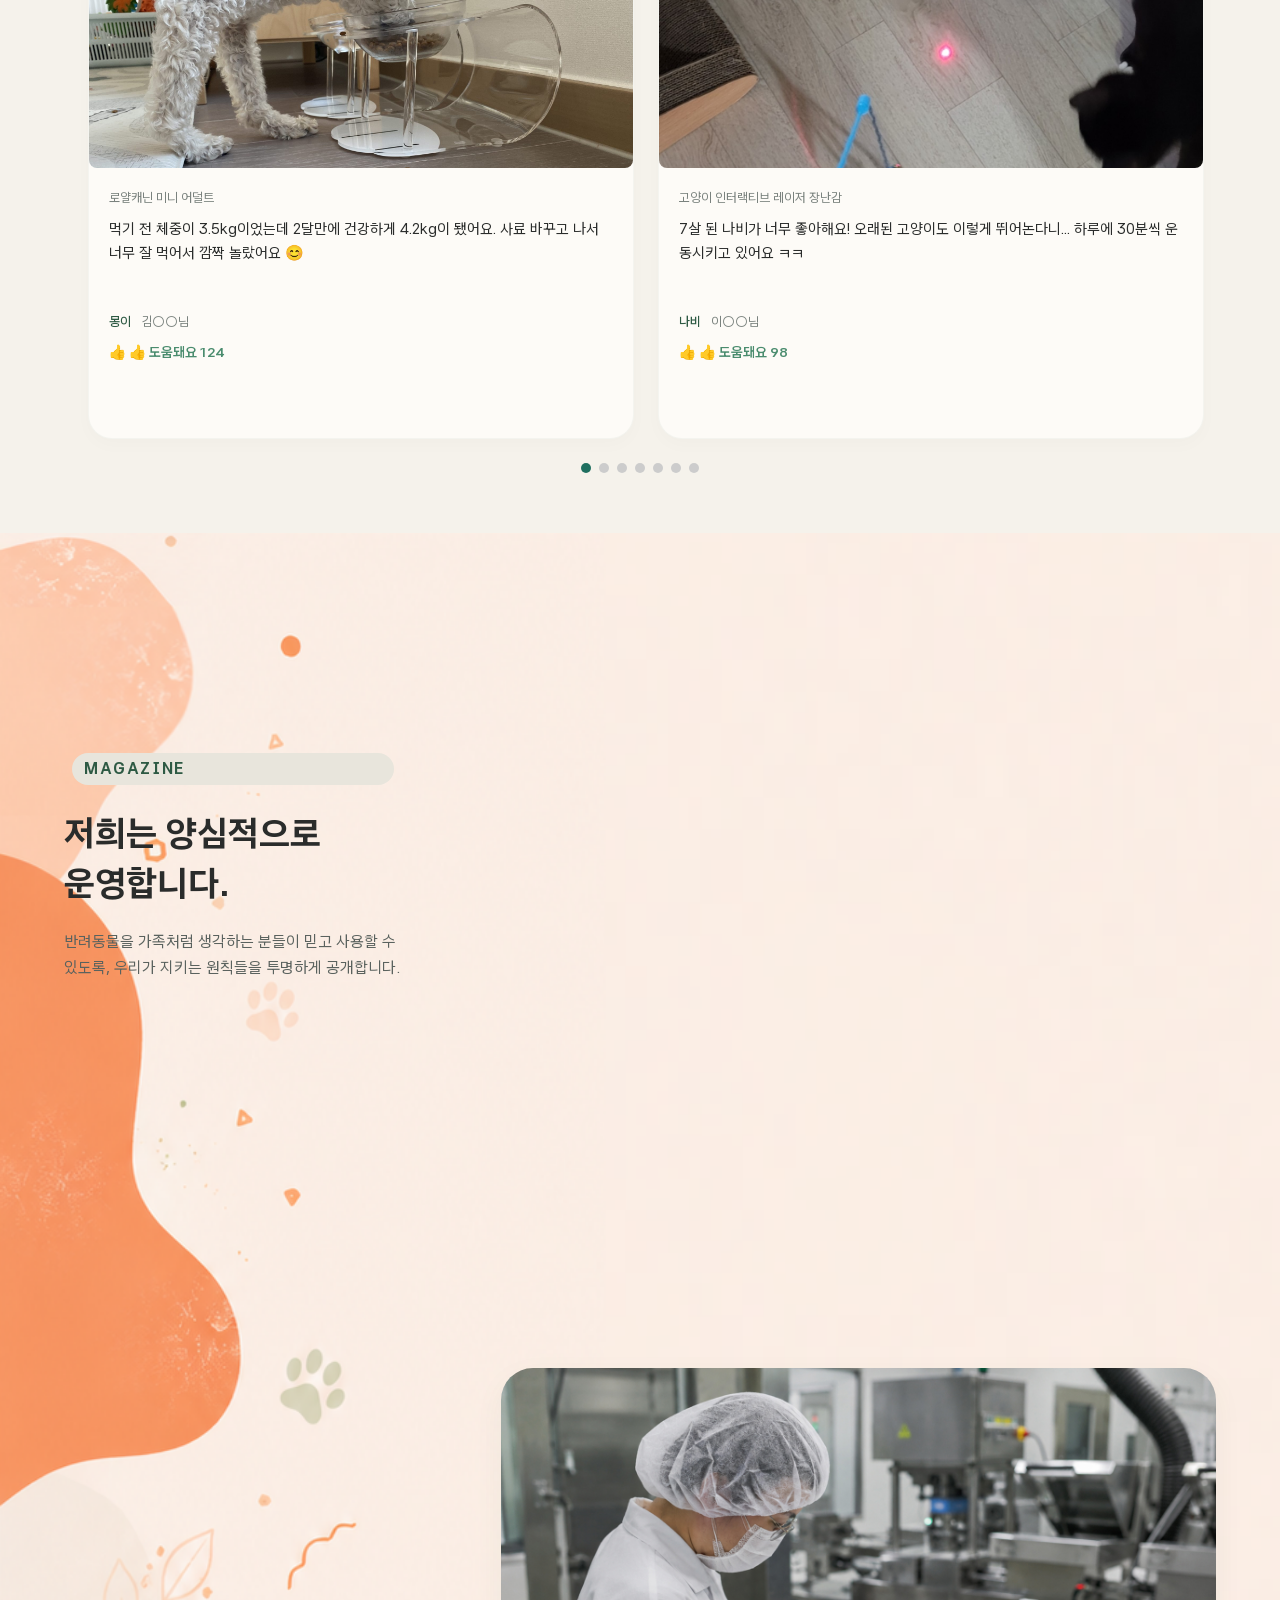
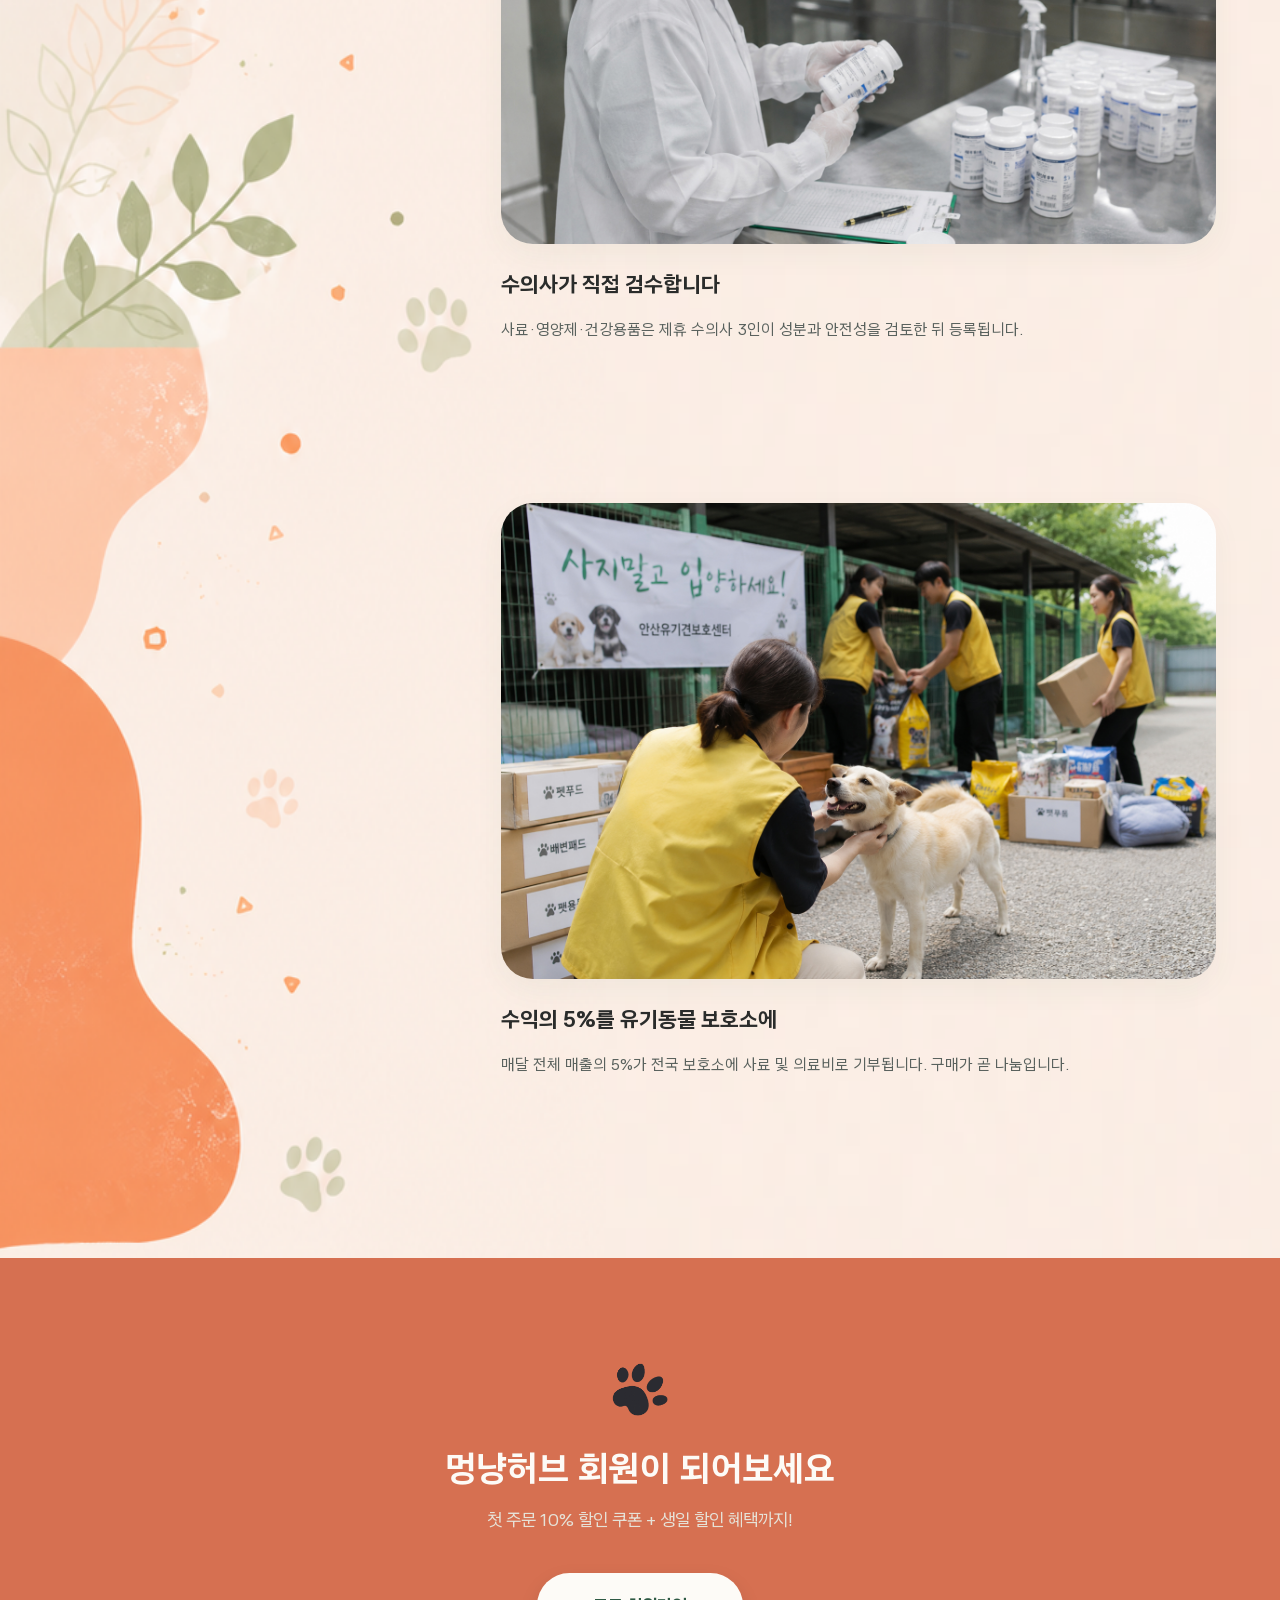
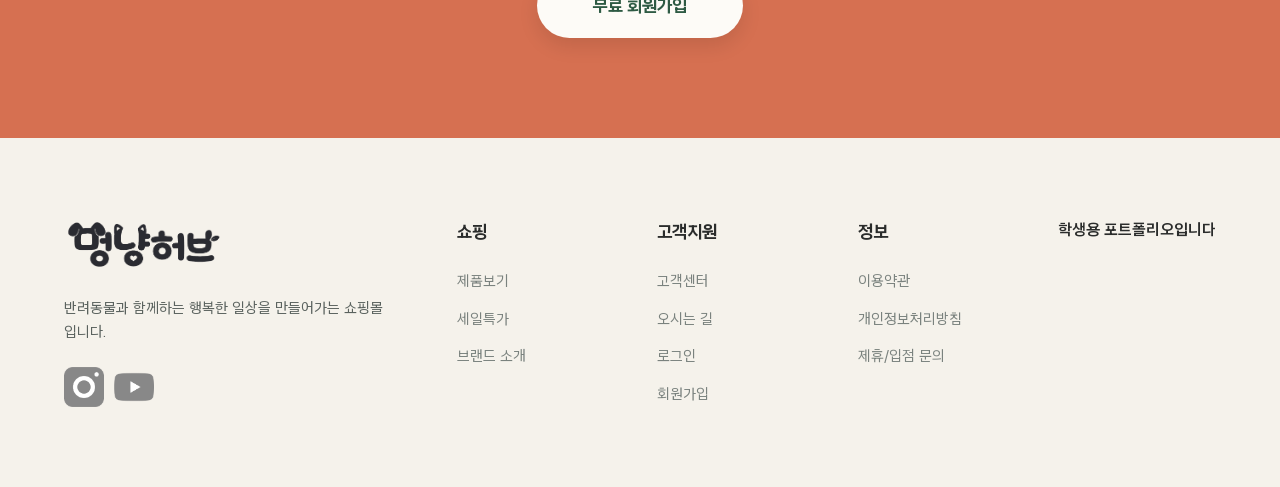
==== commit 00f747b5: "Add files via upload" ====
--- a/index.html
+++ b/index.html
@@ -497,6 +497,13 @@
         document.addEventListener("DOMContentLoaded", function() {
             const introOverlay = document.getElementById("introOverlay");
             let isAnimFinished = false;
+            
+            // 화면 크기가 작을 때 인트로 스킵
+            if(window.innerWidth <= 1024){
+                isAnimFinished = true
+                introOverlay.remove();
+                document.body.classList.remove("intro-active");
+            }
 
             // 애니메이션 종료 후 진입 허용
             setTimeout(function() {
--- a/css/common.css
+++ b/css/common.css
@@ -95,7 +95,7 @@
 }
 
 .login > li > a {
-    font-size: clamp(0.7rem, 1.2vw, 1rem);
+    font-size: clamp(0.7rem, 1vw, 1rem);
     transition: all 0.3s;
     display: flex;
     color: white;
@@ -256,6 +256,16 @@
 }
 
 @media (max-width: 1024px) {
+    /* 화면 줄어들 시 커서 기본으로 변경(2026.07.03 최정은) */
+    .paw_cursor{
+        display: none;
+    }
+    .paw_cursor_trail{
+        display: none;
+    }
+    .gnb > li > a {
+        cursor: pointer;
+    }
     .headerInner {
         width: 94%;
     }
--- a/css/style.css
+++ b/css/style.css
@@ -144,27 +144,9 @@
 .slide > img{
     width: 100%;
     height: 100%;
-    object-fit: cover;
-}
-.slideGauge {
-    position: absolute;
-    left: 50%;
-    bottom: 1.5rem;
-    width: min(28rem, 72vw);
-    height: 0.35rem;
-    overflow: hidden;
-    border-radius: 999px;
-    background: rgba(255, 255, 255, 0.45);
-    z-index: 4;
-}
-
-.slideGaugeBar {
-    width: 0;
-    height: 100%;
-    border-radius: inherit;
-    background: #2E5A44;
-    transition: width 0.03s linear;
-}
+    object-fit: contain;
+}
+
 /* ========== service  gap 추가(2026.06.22 최정은) ========== */
 .service {
     width: 100%;
@@ -752,11 +734,12 @@
         flex-direction: column;
         gap: 1rem; 
     }
-
     .best_box {
+        display: grid;
         grid-template-columns: repeat(2, 1fr);
-    }
-
+        justify-content: center;
+        gap: 20px;
+    }
     .review h1{
         font-size: 1.8rem;
     }
@@ -773,58 +756,44 @@
     .brand-sidebar h3{
         font-size: 2rem;
     }
-
-    @media (max-width: 1024px) {
-    /* 패드 사이즈일 때 배너 높이 고정 추가 */
-    .slidewrap {
-        height: 26rem; 
-    }
-    .slide {
-        height: 100%;
-    }
-    
-}
 }
 @media (max-width: 768px) {
     .best_box {
-        grid-template-columns: repeat(1, 1fr);
+        display: grid;
+        grid-template-columns: repeat(2, 280px);
+        justify-content: center;
+        gap: 20px;
+    }
+
+    .review_box {
+        height: 50%;
+        gap: 0.2rem;
+    }
+    .btn{
+        width: 2rem;
+        height: 2rem;
+    }
+    .btn img{
+        width: 1rem;
+        height: 1rem;
+    }
+    .slide > img{
+    scale: 1.2; /* 이미지 확대 */
+    }
+}
+
+@media (max-width: 480px) {
+    .best_box {
+        grid-template-columns: repeat(1, 260px);
         left: 50%;
         transform: translateX(50%);
         width: 50%;
+        object-fit: contain;
     }
     .review_box {
         height: 50%;
         gap: 0.2rem;
     }
-    .slidewrap {
-        height: 21.5rem; 
-    }
-    .slide {
-        height: 100%;
-    }
-}
-
-@media (max-width: 480px) {
-    .best_box {
-        grid-template-columns: repeat(1, 1fr);
-        left: 50%;
-        transform: translateX(50%);
-        width: 50%;
-    }
-    .review_box {
-        height: 50%;
-        gap: 0.2rem;
-    }
-    .slidewrap {
-        height: 15rem; 
-    }
-    .slide {
-        height: 100%;
-    }
-    .slide > img{
-    scale: 1.2; /* 이미지 확대 */
-}
-}
-
-
-
+}
+
+
